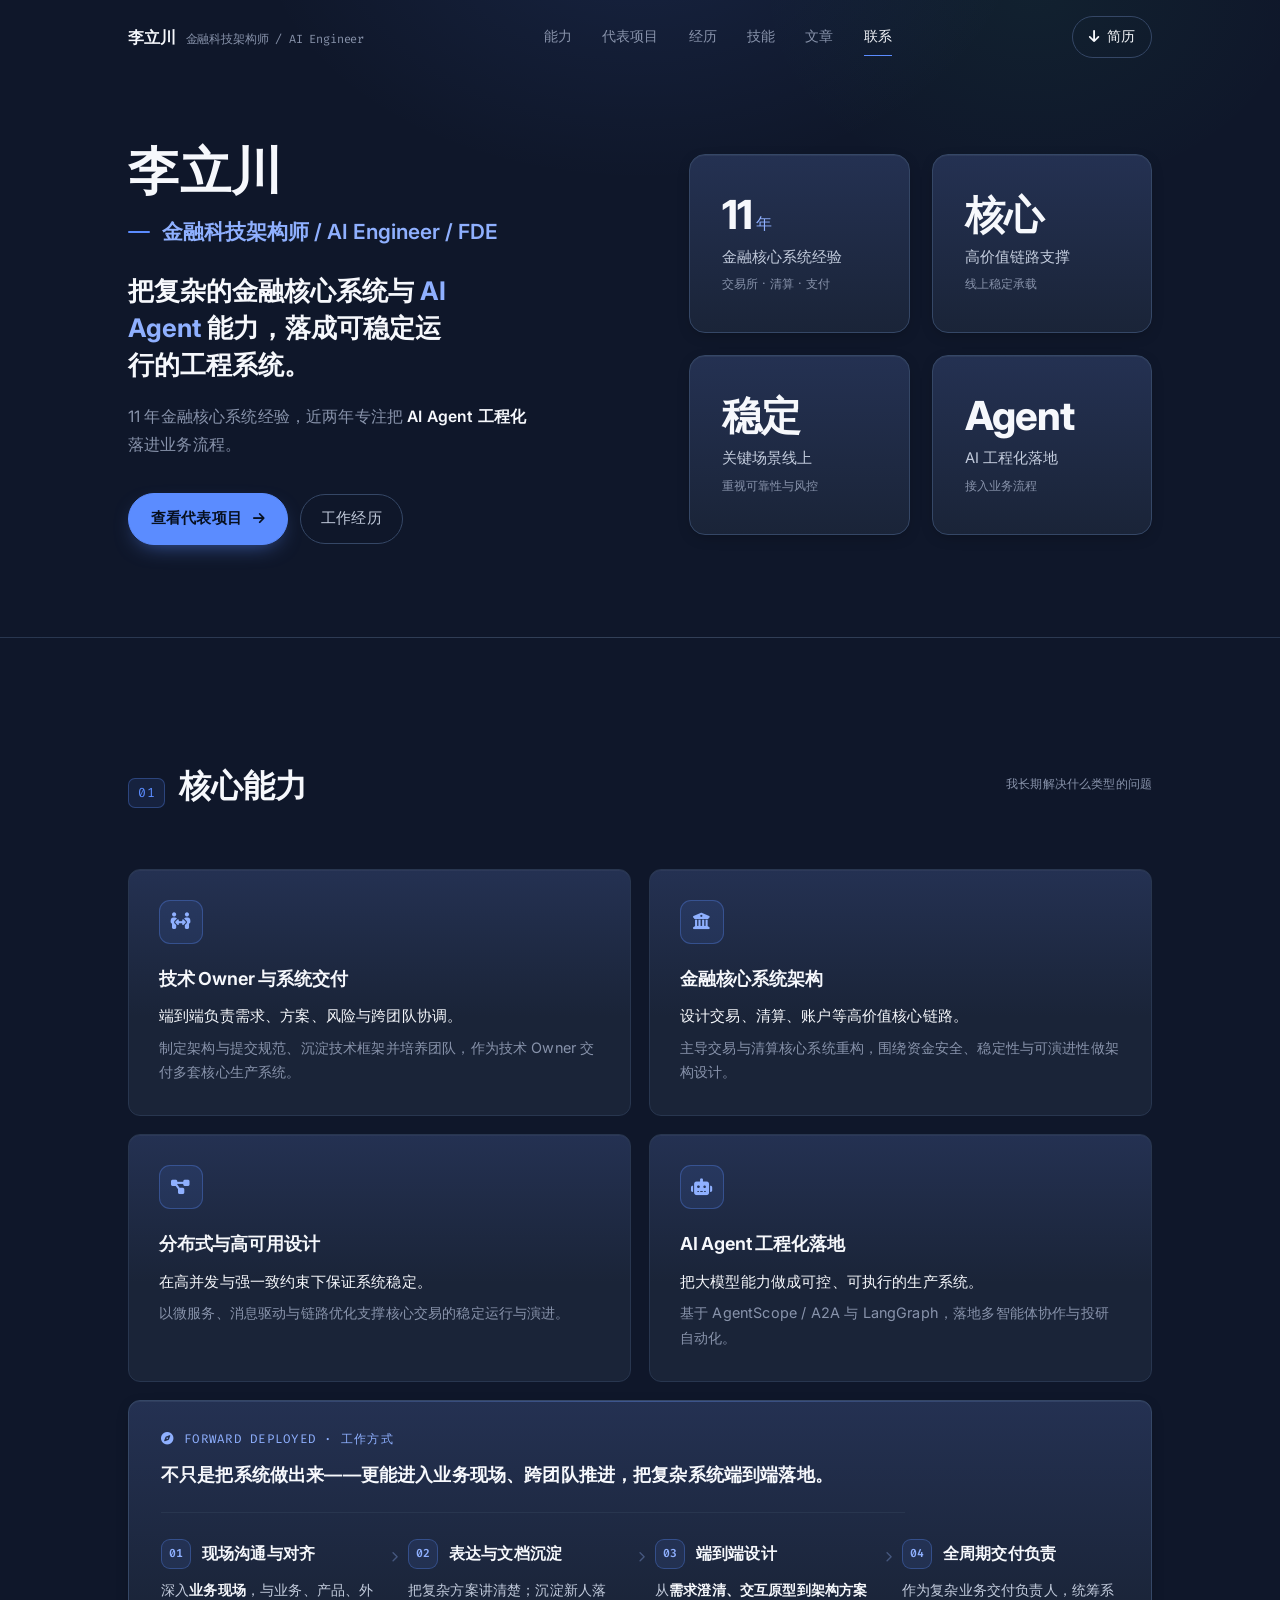
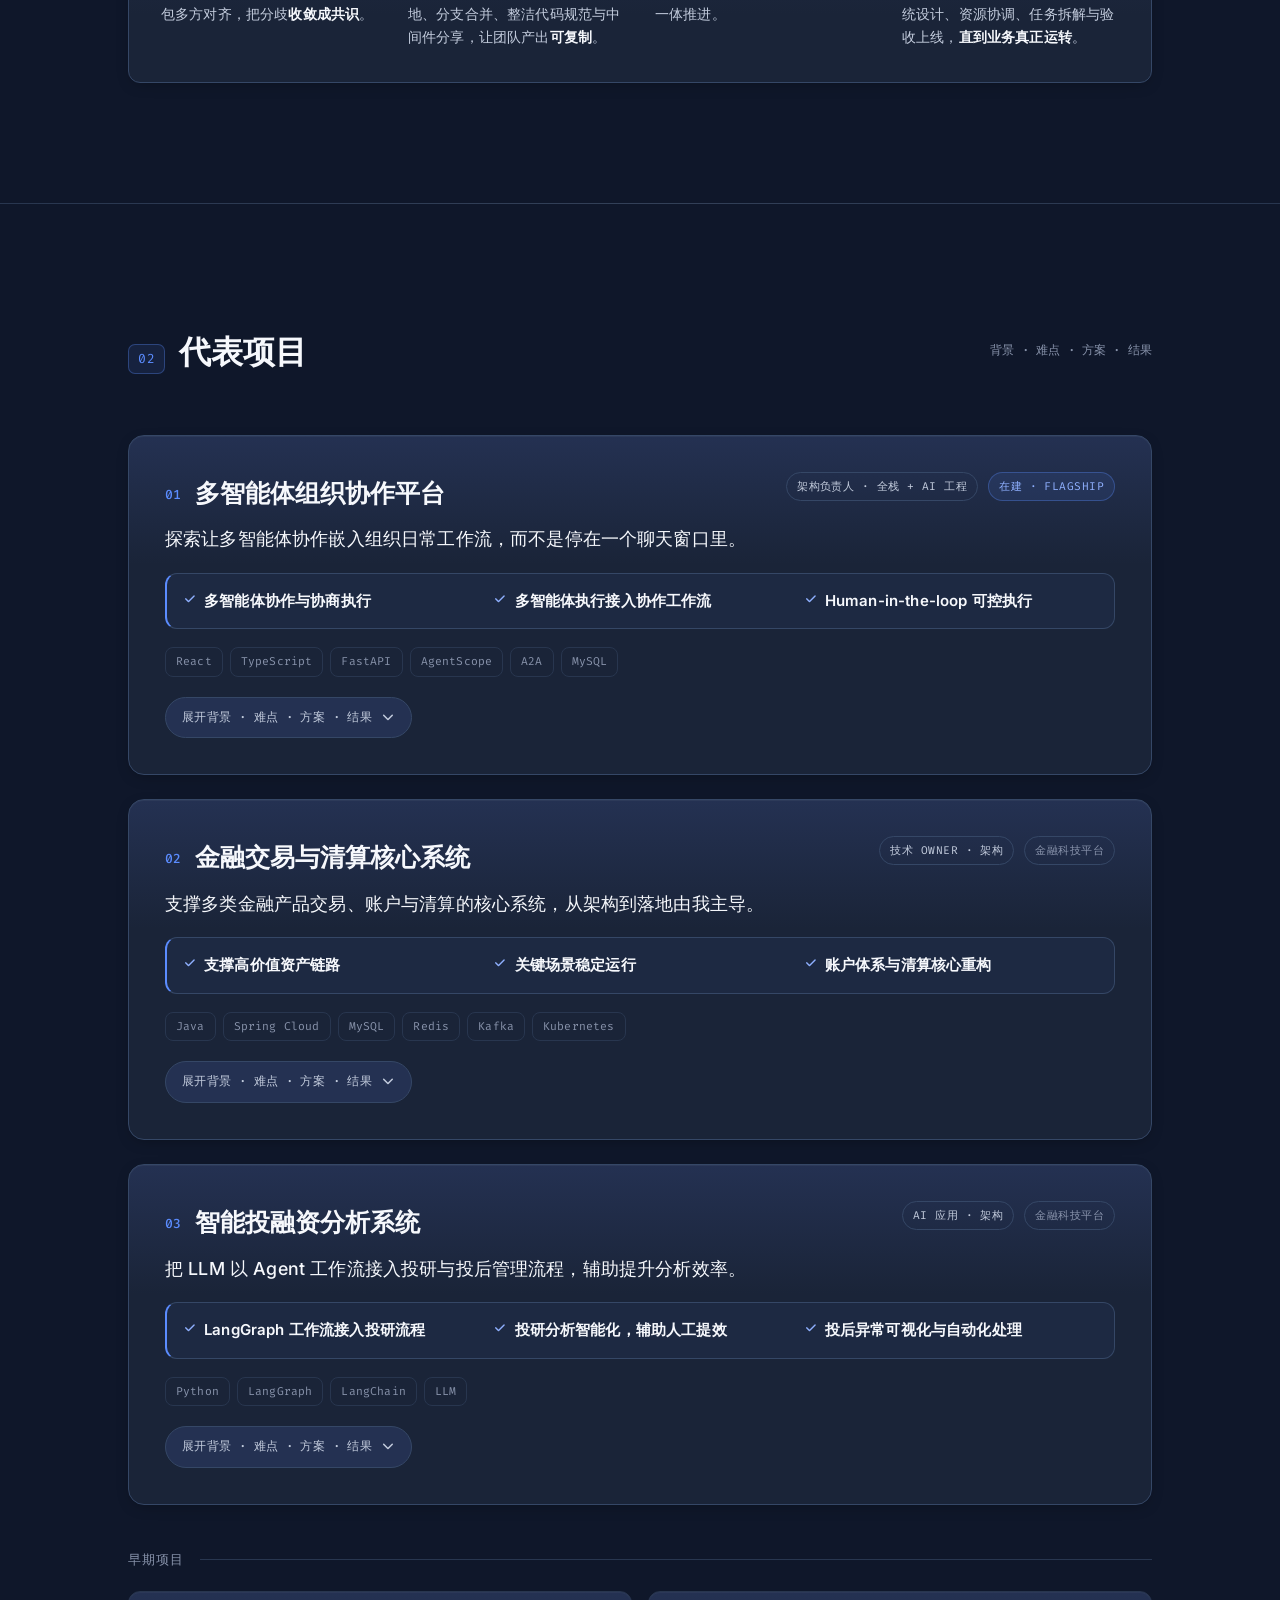
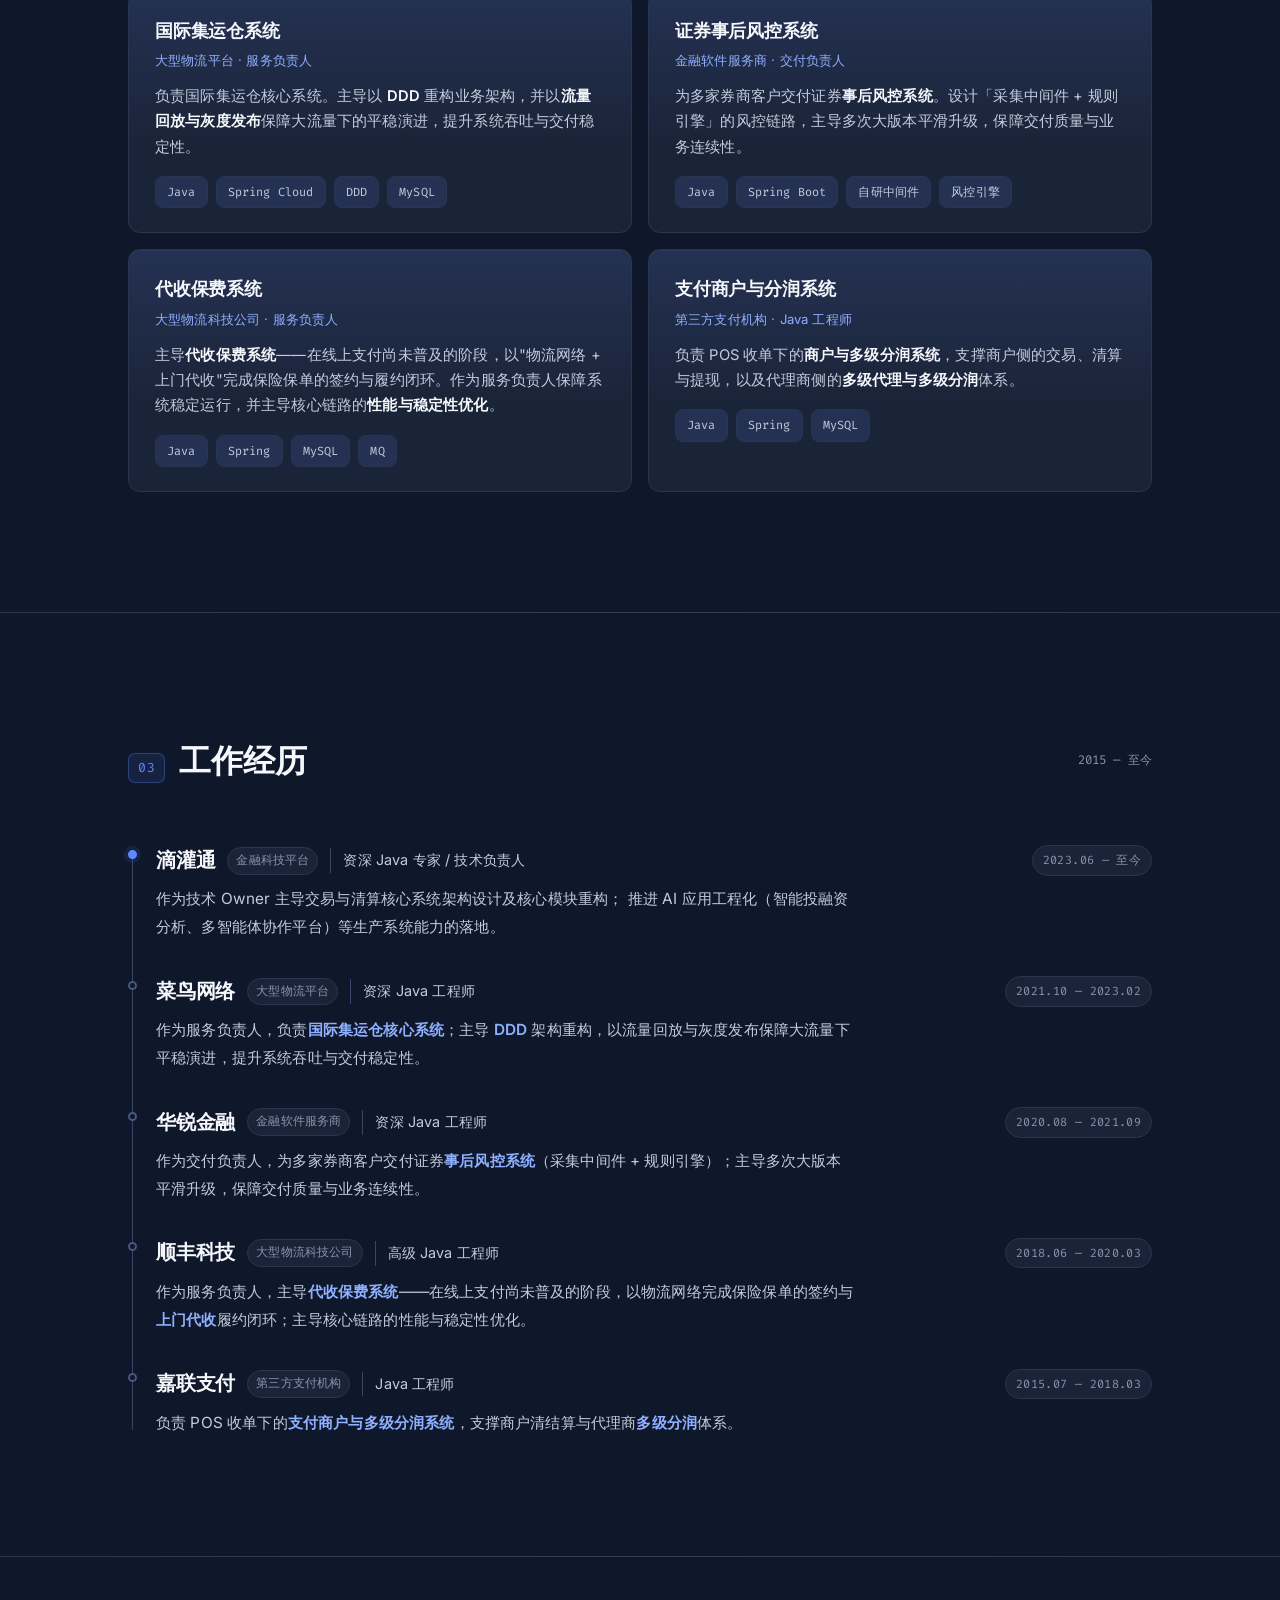
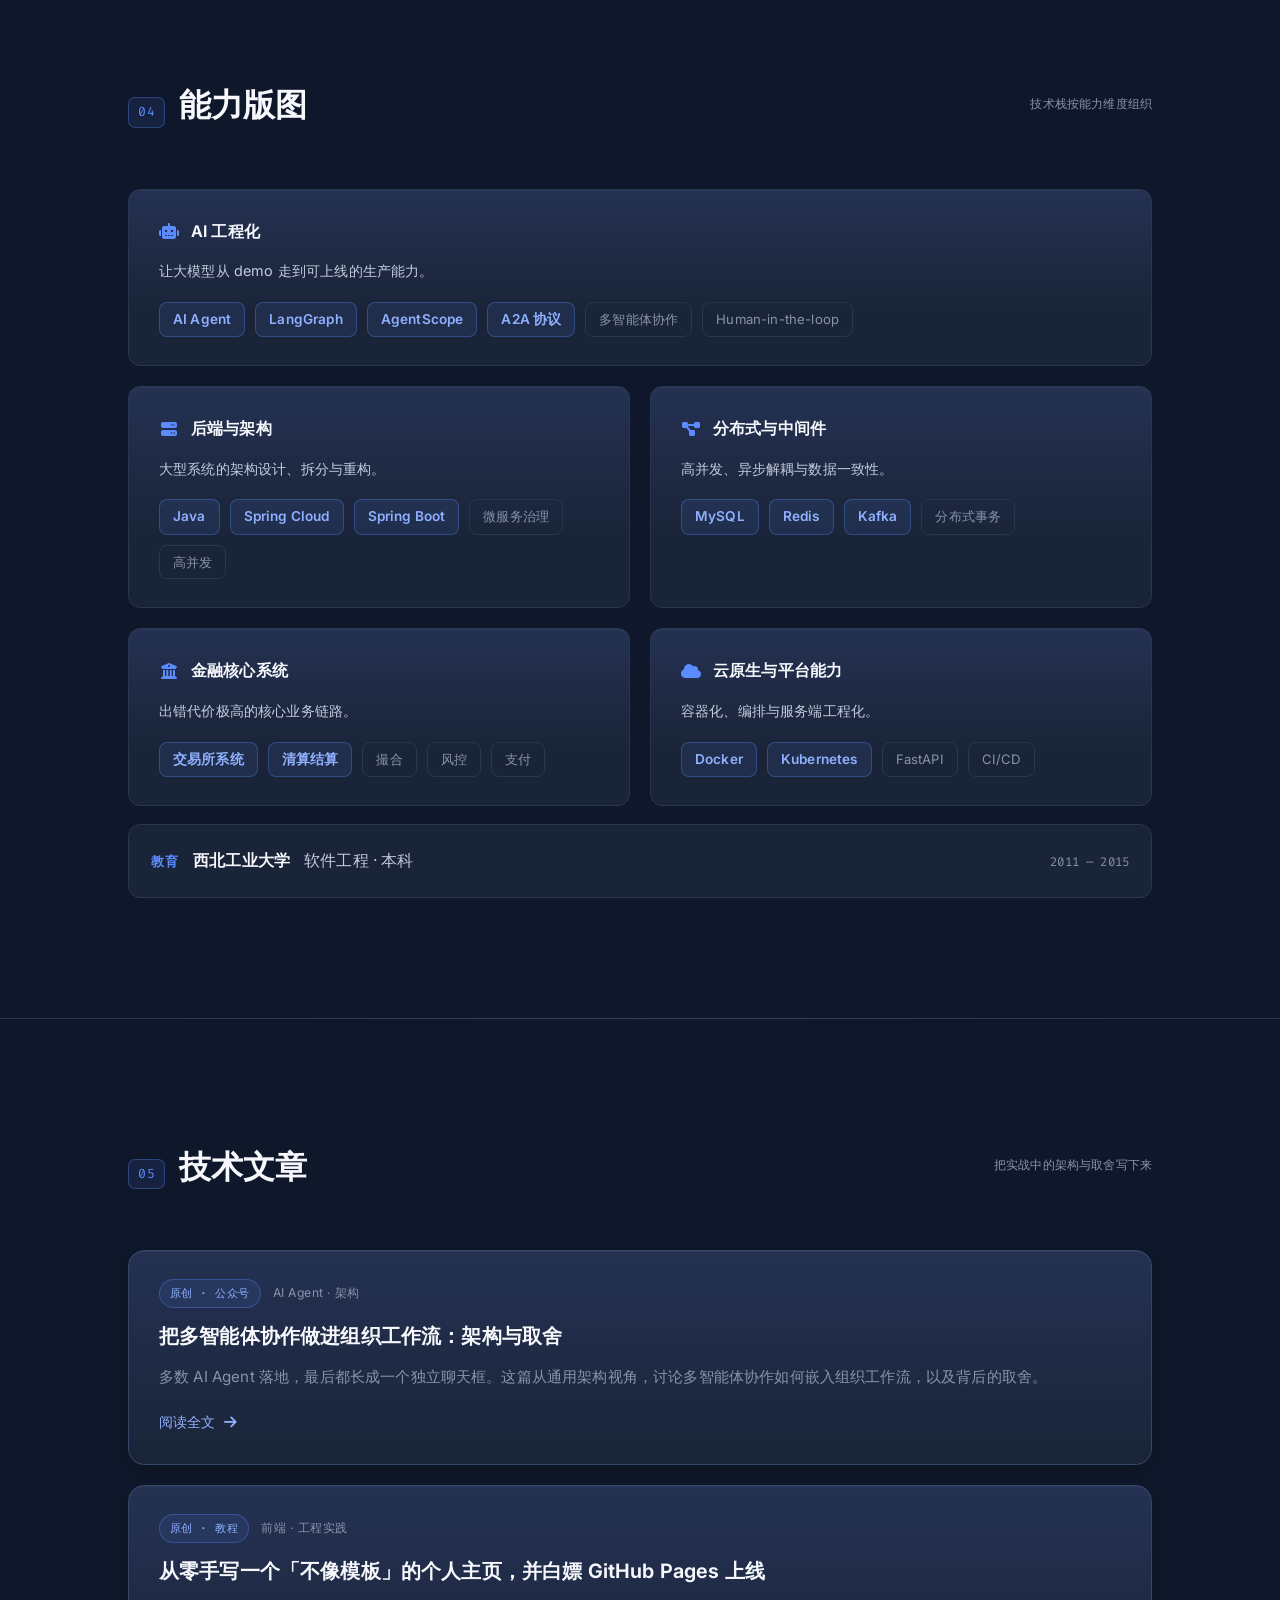
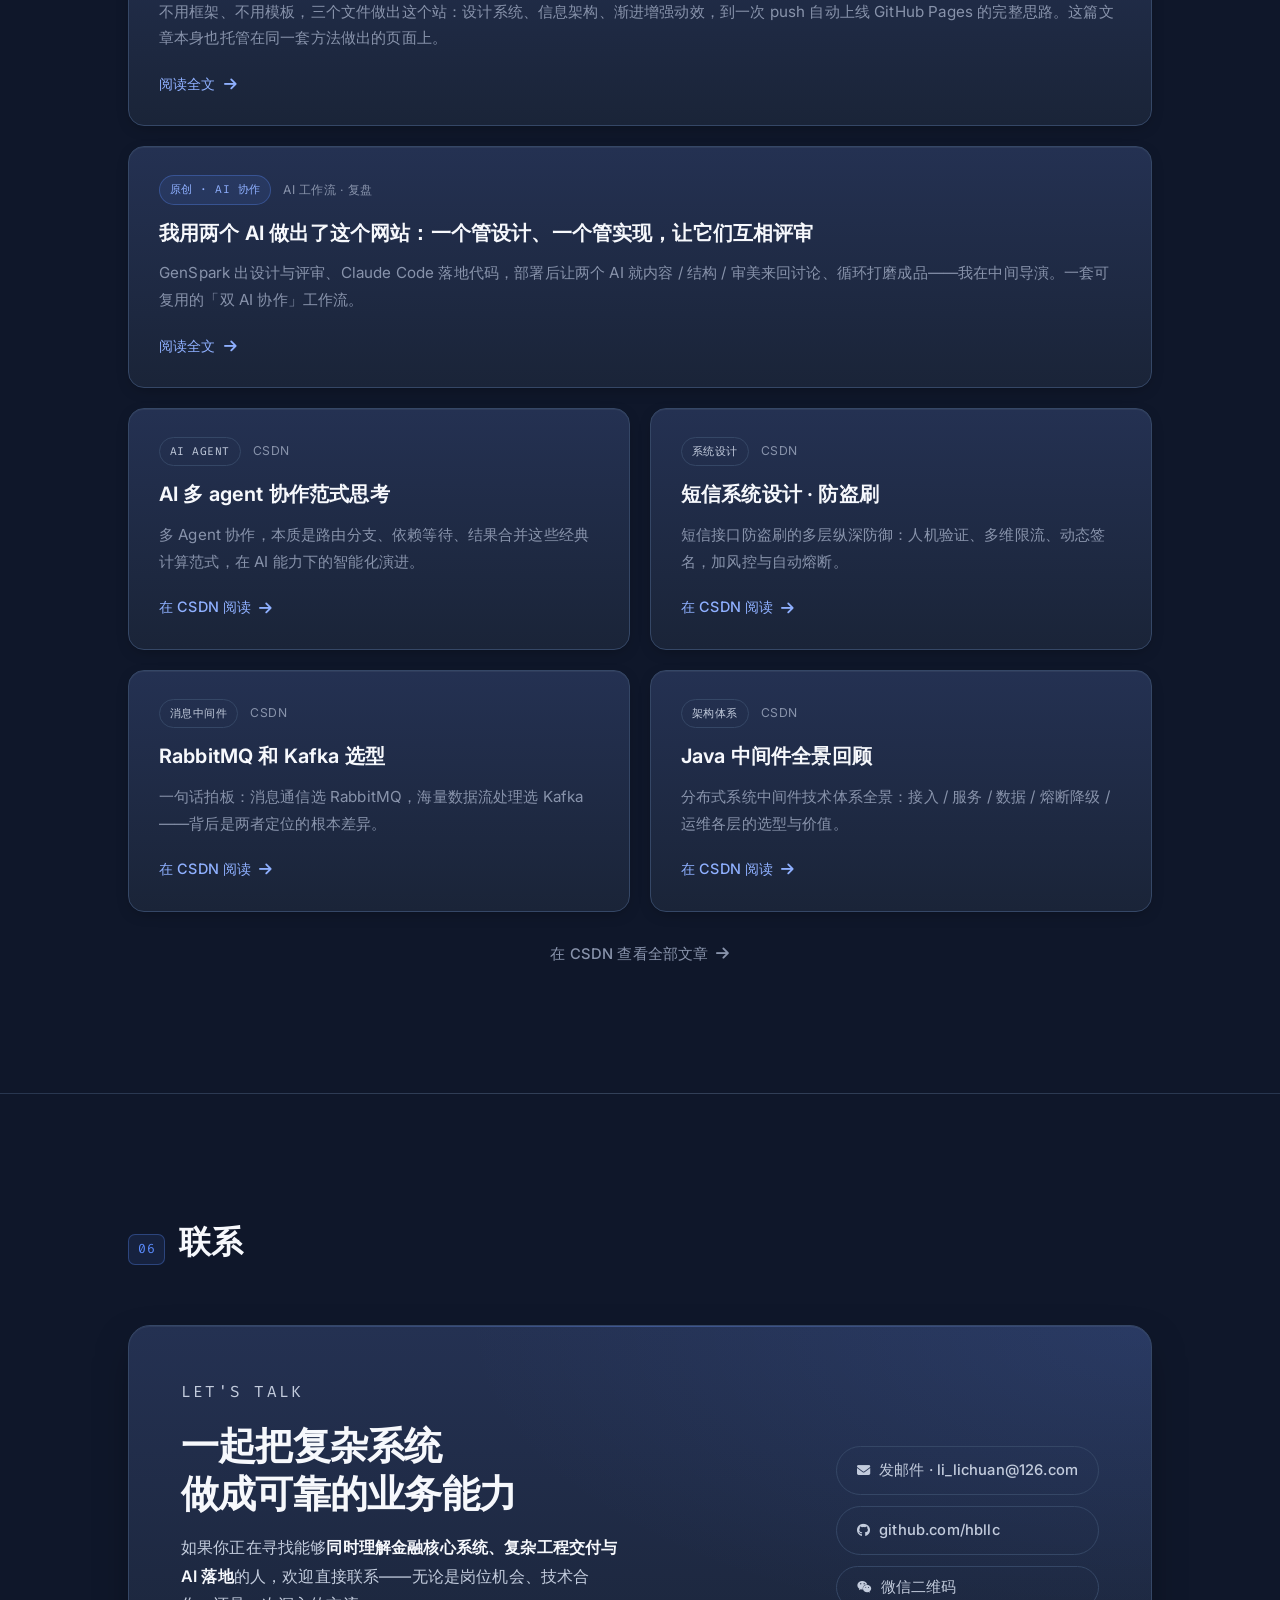
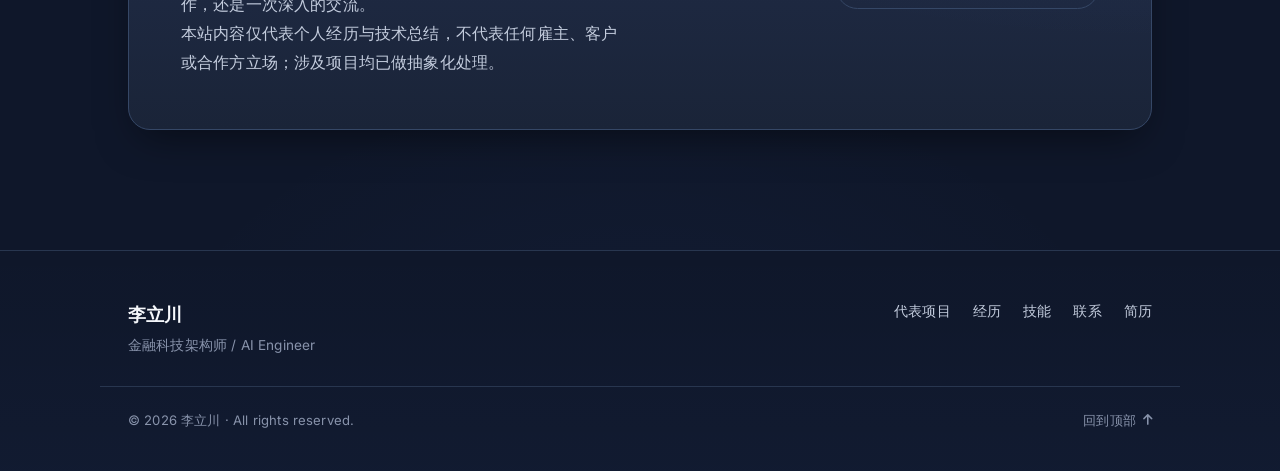
==== index.html @ c2052ab2 "补充工作经历行业标签 Co-authored-by: Cursor <cursoragent@cursor.com>" ====
<!DOCTYPE html>
<html lang="zh-CN">

<head>
     <meta charset="UTF-8">
     <meta name="viewport" content="width=device-width, initial-scale=1.0">
     <meta name="description"
          content="李立川 — 金融科技架构师 / AI Engineer。11 年经验，深耕交易、清结算、分布式架构，并将 AI Agent 工程化落地到业务流程。">
     <meta name="keywords" content="李立川,金融科技架构师,AI Engineer,交易所系统,清结算,分布式架构,AI Agent,多智能体,LangGraph,AgentScope,A2A,FDE">
     <meta name="author" content="李立川">

     <meta property="og:type" content="website">
     <meta property="og:title" content="李立川 · 金融科技架构师 / AI Engineer">
     <meta property="og:description" content="把复杂金融系统做成稳定可落地的业务能力，并将 AI Agent 工程化落进业务流程。">

     <title>李立川 · 金融科技架构师 / AI Engineer</title>

     <link rel="icon"
          href="data:image/svg+xml,<svg xmlns='http://www.w3.org/2000/svg' viewBox='0 0 100 100'><text y='.9em' font-size='90'>👨‍💻</text></svg>">

     <link rel="stylesheet" href="https://cdnjs.cloudflare.com/ajax/libs/font-awesome/6.4.0/css/all.min.css">
     <link rel="preconnect" href="https://fonts.googleapis.com">
     <link rel="preconnect" href="https://fonts.gstatic.com" crossorigin>
     <link href="https://fonts.googleapis.com/css2?family=Inter:wght@400;500;600;700;800&family=Fira+Code:wght@400;500&display=swap"
          rel="stylesheet">

     <link rel="stylesheet" href="css/main.css">
</head>

<body id="top">

     <!-- ===================== NAV ===================== -->
     <header class="nav" id="nav">
          <div class="nav__inner">
               <a href="#top" class="nav__brand" aria-label="李立川 首页">
                    李立川 <span>金融科技架构师 / AI Engineer</span>
               </a>
               <nav class="nav__links" id="navLinks" aria-label="主导航">
                    <a href="#about" class="nav-link">能力</a>
                    <a href="#projects" class="nav-link">代表项目</a>
                    <a href="#experience" class="nav-link">经历</a>
                    <a href="#skills" class="nav-link">技能</a>
                    <a href="#writing" class="nav-link">文章</a>
                    <a href="#contact" class="nav-link">联系</a>
               </nav>
               <a href="李立川-15815506505.pdf" download class="nav__cta">
                    <i class="fas fa-arrow-down"></i> 简历
               </a>
               <button class="nav__burger" id="burger" aria-label="打开菜单" aria-expanded="false" aria-controls="navLinks">
                    <i class="fas fa-bars"></i>
               </button>
          </div>
     </header>

     <main>
          <!-- ===================== HERO ===================== -->
          <section class="hero">
               <div class="container hero__grid">
                    <!-- 左栏：讲人 -->
                    <div class="hero__main">
                         <h1 class="hero__title">李立川</h1>
                         <p class="hero__role">金融科技架构师 / AI Engineer / FDE</p>

                         <p class="hero__value">
                              把复杂的金融核心系统与 <span class="grad">AI Agent</span> 能力，落成可稳定运行的工程系统。
                         </p>

                         <p class="hero__lead">
                              11 年金融核心系统经验，近两年专注把 <strong>AI Agent 工程化</strong>落进业务流程。
                         </p>

                         <div class="hero__actions">
                              <a href="#projects" class="btn btn--primary btn--cta">查看代表项目 <i class="fas fa-arrow-right" aria-hidden="true"></i></a>
                              <a href="#experience" class="btn btn--ghost">工作经历</a>
                         </div>
                    </div>

                    <!-- 右栏：用数字证明，沉稳、有存在感 -->
                    <aside class="hero__aside">
                         <div class="proof">
                              <dl class="stats" aria-label="关键数据">
                                   <div class="stat">
                                        <dd class="stat__num">11<small>年</small></dd>
                                        <dt class="stat__label">金融核心系统经验<span class="stat__note">交易所 · 清算 · 支付</span></dt>
                                   </div>
                                   <div class="stat">
                                        <dd class="stat__num">核心</dd>
                                        <dt class="stat__label">高价值链路支撑<span class="stat__note">线上稳定承载</span></dt>
                                   </div>
                                   <div class="stat">
                                        <dd class="stat__num">稳定</dd>
                                        <dt class="stat__label">关键场景线上<span class="stat__note">重视可靠性与风控</span></dt>
                                   </div>
                                   <div class="stat">
                                        <dd class="stat__num">Agent</dd>
                                        <dt class="stat__label">AI 工程化落地<span class="stat__note">接入业务流程</span></dt>
                                   </div>
                              </dl>
                         </div>
                    </aside>
               </div>
          </section>

          <!-- ===================== 核心能力 ===================== -->
          <section class="section" id="about">
               <div class="container">
                    <div class="section-head">
                         <span class="section-index">01</span>
                         <h2 class="section-title">核心能力</h2>
                         <span class="section-note">我长期解决什么类型的问题</span>
                    </div>

                    <div class="cap-grid">
                         <article class="cap-card reveal">
                              <div class="cap-card__i"><i class="fas fa-people-arrows"></i></div>
                              <h3>技术 Owner 与系统交付</h3>
                              <p class="def">端到端负责需求、方案、风险与跨团队协调。</p>
                              <p class="scn">制定架构与提交规范、沉淀技术框架并培养团队，作为技术 Owner 交付多套核心生产系统。</p>
                         </article>

                         <article class="cap-card reveal">
                              <div class="cap-card__i"><i class="fas fa-building-columns"></i></div>
                              <h3>金融核心系统架构</h3>
                              <p class="def">设计交易、清算、账户等高价值核心链路。</p>
                              <p class="scn">主导交易与清算核心系统重构，围绕资金安全、稳定性与可演进性做架构设计。</p>
                         </article>

                         <article class="cap-card reveal">
                              <div class="cap-card__i"><i class="fas fa-diagram-project"></i></div>
                              <h3>分布式与高可用设计</h3>
                              <p class="def">在高并发与强一致约束下保证系统稳定。</p>
                              <p class="scn">以微服务、消息驱动与链路优化支撑核心交易的稳定运行与演进。</p>
                         </article>

                         <article class="cap-card reveal">
                              <div class="cap-card__i"><i class="fas fa-robot"></i></div>
                              <h3>AI Agent 工程化落地</h3>
                              <p class="def">把大模型能力做成可控、可执行的生产系统。</p>
                              <p class="scn">基于 AgentScope / A2A 与 LangGraph，落地多智能体协作与投研自动化。</p>
                         </article>
                    </div>

                    <div class="workstyle reveal">
                         <p class="workstyle__label"><i class="fas fa-compass" aria-hidden="true"></i> Forward Deployed · 工作方式</p>
                         <p class="workstyle__sub">不只是把系统做出来——更能<strong>进入业务现场、跨团队推进</strong>，把复杂系统端到端落地。</p>
                         <div class="workstyle__grid">
                              <div class="ws">
                                   <h4>现场沟通与对齐</h4>
                                   <p>深入<strong>业务现场</strong>，与业务、产品、外包多方对齐，把分歧<strong>收敛成共识</strong>。</p>
                              </div>
                              <div class="ws">
                                   <h4>表达与文档沉淀</h4>
                                   <p>把复杂方案讲清楚；沉淀新人落地、分支合并、整洁代码规范与中间件分享，让团队产出<strong>可复制</strong>。</p>
                              </div>
                              <div class="ws">
                                   <h4>端到端设计</h4>
                                   <p>从<strong>需求澄清、交互原型到架构方案</strong>一体推进。</p>
                              </div>
                              <div class="ws">
                                   <h4>全周期交付负责</h4>
                                   <p>作为复杂业务交付负责人，统筹系统设计、资源协调、任务拆解与验收上线，<strong>直到业务真正运转</strong>。</p>
                              </div>
                         </div>
                    </div>
               </div>
          </section>

          <!-- ===================== PROJECTS ===================== -->
          <section class="section" id="projects">
               <div class="container">
                    <div class="section-head">
                         <span class="section-index">02</span>
                         <h2 class="section-title">代表项目</h2>
                         <span class="section-note">背景 · 难点 · 方案 · 结果</span>
                    </div>

                    <div class="projects">

                         <!-- Multi-agent collaboration platform -->
                         <article class="project reveal">
                              <div class="project__top">
                                   <h3 class="project__name">多智能体组织协作平台</h3>
                                   <div class="project__meta">
                                        <span class="chip chip--role">架构负责人 · 全栈 + AI 工程</span>
                                        <span class="chip chip--live">在建 · Flagship</span>
                                   </div>
                              </div>
                              <p class="project__lead">
                                   探索让多智能体协作嵌入组织日常工作流，而不是停在一个聊天窗口里。
                              </p>
                              <ul class="project__highlights">
                                   <li>多智能体协作与协商执行</li>
                                   <li>多智能体执行接入协作工作流</li>
                                   <li>Human-in-the-loop 可控执行</li>
                              </ul>
                              <div class="stack">
                                   <span>React</span><span>TypeScript</span><span>FastAPI</span>
                                   <span>AgentScope</span><span>A2A</span><span>MySQL</span>
                              </div>
                              <details class="project__detail">
                                   <summary class="project__more">
                                        <span>展开背景 · 难点 · 方案 · 结果</span>
                                        <i class="fas fa-chevron-down" aria-hidden="true"></i>
                                   </summary>
                                   <div class="project__grid">
                                        <div class="facet">
                                             <p class="facet__k">业务背景</p>
                                             <p class="facet__v">组织协作中讨论频繁发生，但<strong>任务沉淀成本高</strong>；AI 多停留在独立入口，没有进入协作与执行链路。</p>
                                        </div>
                                        <div class="facet">
                                             <p class="facet__k">技术难点</p>
                                             <p class="facet__v">多智能体如何<strong>协作与协商</strong>；如何把 AI 接进协作、任务与组织上下文而<strong>不失控</strong>；上下文管理与执行安全。</p>
                                        </div>
                                        <div class="facet">
                                             <p class="facet__k">解决方案</p>
                                             <p class="facet__v">基于 <strong>AgentScope + A2A 协议</strong>构建 SuperAgent 与业务智能体协作；抽象打通协作入口、任务分发与执行反馈链路。</p>
                                        </div>
                                        <div class="facet">
                                             <p class="facet__k">阶段结果</p>
                                             <p class="facet__v">建立 <strong>Human-in-the-loop</strong> 确认机制，任务可自动生成草稿、人工确认后创建并追踪；AI 建议<strong>可理解、可确认、可执行</strong>。</p>
                                        </div>
                                   </div>
                              </details>
                         </article>

                         <!-- 交易所2.0 -->
                         <article class="project reveal">
                              <div class="project__top">
                                   <h3 class="project__name">金融交易与清算核心系统</h3>
                                   <div class="project__meta">
                                        <span class="chip chip--role">技术 Owner · 架构</span>
                                        <span class="chip">金融科技平台</span>
                                   </div>
                              </div>
                              <p class="project__lead">
                                   支撑多类金融产品交易、账户与清算的核心系统，从架构到落地由我主导。
                              </p>
                              <ul class="project__highlights">
                                   <li>支撑高价值资产链路</li>
                                   <li>关键场景稳定运行</li>
                                   <li>账户体系与清算核心重构</li>
                              </ul>
                              <div class="stack">
                                   <span>Java</span><span>Spring Cloud</span><span>MySQL</span><span>Redis</span>
                                   <span>Kafka</span><span>Kubernetes</span>
                              </div>
                              <details class="project__detail">
                                   <summary class="project__more">
                                        <span>展开背景 · 难点 · 方案 · 结果</span>
                                        <i class="fas fa-chevron-down" aria-hidden="true"></i>
                                   </summary>
                                   <div class="project__grid">
                                        <div class="facet">
                                             <p class="facet__k">业务背景</p>
                                             <p class="facet__v">平台需要承载多种<strong>金融产品形态</strong>的交易、账户与清算，且对资金安全与稳定性要求极高。</p>
                                        </div>
                                        <div class="facet">
                                             <p class="facet__k">技术难点</p>
                                             <p class="facet__v">多产品类型的<strong>账户体系与清算核心</strong>；高压场景下的稳定性；<strong>存量系统重构不影响线上</strong>。</p>
                                        </div>
                                        <div class="facet">
                                             <p class="facet__k">解决方案</p>
                                             <p class="facet__v">主导交易所 2.0 架构设计，搭建统一运营平台，完成<strong>账户体系与清算核心系统重构</strong>，落地高可用方案与标准化代码规范。</p>
                                        </div>
                                        <div class="facet">
                                             <p class="facet__k">量化结果</p>
                                             <p class="facet__v">支撑平台核心资产链路稳定运行；建立<strong>标准化架构与代码规范</strong>、统一技术框架，降低新人上手成本、提升团队交付一致性。</p>
                                        </div>
                                   </div>
                              </details>
                         </article>

                         <!-- 智能投融资 -->
                         <article class="project reveal">
                              <div class="project__top">
                                   <h3 class="project__name">智能投融资分析系统</h3>
                                   <div class="project__meta">
                                        <span class="chip chip--role">AI 应用 · 架构</span>
                                        <span class="chip">金融科技平台</span>
                                   </div>
                              </div>
                              <p class="project__lead">
                                   把 LLM 以 Agent 工作流接入投研与投后管理流程，辅助提升分析效率。
                              </p>
                              <ul class="project__highlights">
                                   <li>LangGraph 工作流接入投研流程</li>
                                   <li>投研分析智能化，辅助人工提效</li>
                                   <li>投后异常可视化与自动化处理</li>
                              </ul>
                              <div class="stack">
                                   <span>Python</span><span>LangGraph</span><span>LangChain</span><span>LLM</span>
                              </div>
                              <details class="project__detail">
                                   <summary class="project__more">
                                        <span>展开背景 · 难点 · 方案 · 结果</span>
                                        <i class="fas fa-chevron-down" aria-hidden="true"></i>
                                   </summary>
                                   <div class="project__grid">
                                        <div class="facet">
                                             <p class="facet__k">业务背景</p>
                                             <p class="facet__v">投研与投后管理依赖大量<strong>人工分析与异常排查</strong>，效率与一致性受限。</p>
                                        </div>
                                        <div class="facet">
                                             <p class="facet__k">技术难点</p>
                                             <p class="facet__v">把 LLM 能力<strong>可靠地接入投研流程</strong>；投后异常的识别与自动化处理。</p>
                                        </div>
                                        <div class="facet">
                                             <p class="facet__k">解决方案</p>
                                             <p class="facet__v">用 <strong>LangGraph</strong> 构建 Agent 工作流并集成进业务系统，参与投后管理相关能力重构。</p>
                                        </div>
                                        <div class="facet">
                                             <p class="facet__k">结果</p>
                                             <p class="facet__v">投研分析走向<strong>智能化</strong>；投后门店<strong>异常情况可视化与自动化处理</strong>。</p>
                                        </div>
                                   </div>
                              </details>
                         </article>

                    </div>

                    <p class="tier-label">早期项目</p>
                    <div class="mini-grid">

                         <article class="mini reveal">
                              <div class="mini__h">
                                   <h4 class="mini__name">国际集运仓系统</h4>
                                   <span class="mini__co">大型物流平台 · 服务负责人</span>
                              </div>
                              <p class="mini__desc">
                                   负责国际集运仓核心系统。主导以 <strong>DDD</strong> 重构业务架构，并以<strong>流量回放与灰度发布</strong>保障大流量下的平稳演进，提升系统吞吐与交付稳定性。
                              </p>
                              <div class="stack">
                                   <span>Java</span><span>Spring Cloud</span><span>DDD</span><span>MySQL</span>
                              </div>
                         </article>

                         <article class="mini reveal">
                              <div class="mini__h">
                                   <h4 class="mini__name">证券事后风控系统</h4>
                                   <span class="mini__co">金融软件服务商 · 交付负责人</span>
                              </div>
                              <p class="mini__desc">
                                   为多家券商客户交付证券<strong>事后风控系统</strong>。设计「采集中间件 + 规则引擎」的风控链路，主导多次大版本平滑升级，保障交付质量与业务连续性。
                              </p>
                              <div class="stack">
                                   <span>Java</span><span>Spring Boot</span><span>自研中间件</span><span>风控引擎</span>
                              </div>
                         </article>

                         <article class="mini reveal">
                              <div class="mini__h">
                                   <h4 class="mini__name">代收保费系统</h4>
                                   <span class="mini__co">大型物流科技公司 · 服务负责人</span>
                              </div>
                              <p class="mini__desc">
                                   主导<strong>代收保费系统</strong>——在线上支付尚未普及的阶段，以"物流网络 + 上门代收"完成保险保单的签约与履约闭环。作为服务负责人保障系统稳定运行，并主导核心链路的<strong>性能与稳定性优化</strong>。
                              </p>
                              <div class="stack">
                                   <span>Java</span><span>Spring</span><span>MySQL</span><span>MQ</span>
                              </div>
                         </article>

                         <article class="mini reveal">
                              <div class="mini__h">
                                   <h4 class="mini__name">支付商户与分润系统</h4>
                                   <span class="mini__co">第三方支付机构 · Java 工程师</span>
                              </div>
                              <p class="mini__desc">
                                   负责 POS 收单下的<strong>商户与多级分润系统</strong>，支撑商户侧的交易、清算与提现，以及代理商侧的<strong>多级代理与多级分润</strong>体系。
                              </p>
                              <div class="stack">
                                   <span>Java</span><span>Spring</span><span>MySQL</span>
                              </div>
                         </article>

                    </div>
               </div>
          </section>

          <!-- ===================== EXPERIENCE ===================== -->
          <section class="section" id="experience">
               <div class="container">
                    <div class="section-head">
                         <span class="section-index">03</span>
                         <h2 class="section-title">工作经历</h2>
                         <span class="section-note">2015 — 至今</span>
                    </div>

                    <div class="timeline">
                         <div class="tl reveal">
                              <div class="tl__head">
                                   <span class="tl__co">滴灌通</span>
                                   <span class="tl__tag">金融科技平台</span>
                                   <span class="tl__role">资深 Java 专家 / 技术负责人</span>
                                   <span class="tl__date">2023.06 — 至今</span>
                              </div>
                              <p class="tl__desc">
                                   作为技术 Owner 主导交易与清算核心系统架构设计及核心模块重构；
                                   推进 AI 应用工程化（智能投融资分析、多智能体协作平台）等生产系统能力的落地。
                              </p>
                         </div>

                         <div class="tl reveal">
                              <div class="tl__head">
                                   <span class="tl__co">菜鸟网络</span>
                                   <span class="tl__tag">大型物流平台</span>
                                   <span class="tl__role">资深 Java 工程师</span>
                                   <span class="tl__date">2021.10 — 2023.02</span>
                              </div>
                              <p class="tl__desc">
                                   作为服务负责人，负责<strong>国际集运仓核心系统</strong>；主导 <strong>DDD</strong> 架构重构，以流量回放与灰度发布保障大流量下平稳演进，提升系统吞吐与交付稳定性。
                              </p>
                         </div>

                         <div class="tl reveal">
                              <div class="tl__head">
                                   <span class="tl__co">华锐金融</span>
                                   <span class="tl__tag">金融软件服务商</span>
                                   <span class="tl__role">资深 Java 工程师</span>
                                   <span class="tl__date">2020.08 — 2021.09</span>
                              </div>
                              <p class="tl__desc">
                                   作为交付负责人，为多家券商客户交付证券<strong>事后风控系统</strong>（采集中间件 + 规则引擎）；主导多次大版本平滑升级，保障交付质量与业务连续性。
                              </p>
                         </div>

                         <div class="tl reveal">
                              <div class="tl__head">
                                   <span class="tl__co">顺丰科技</span>
                                   <span class="tl__tag">大型物流科技公司</span>
                                   <span class="tl__role">高级 Java 工程师</span>
                                   <span class="tl__date">2018.06 — 2020.03</span>
                              </div>
                              <p class="tl__desc">
                                   作为服务负责人，主导<strong>代收保费系统</strong>——在线上支付尚未普及的阶段，以物流网络完成保险保单的签约与<strong>上门代收</strong>履约闭环；主导核心链路的性能与稳定性优化。
                              </p>
                         </div>

                         <div class="tl reveal">
                              <div class="tl__head">
                                   <span class="tl__co">嘉联支付</span>
                                   <span class="tl__tag">第三方支付机构</span>
                                   <span class="tl__role">Java 工程师</span>
                                   <span class="tl__date">2015.07 — 2018.03</span>
                              </div>
                              <p class="tl__desc">
                                   负责 POS 收单下的<strong>支付商户与多级分润系统</strong>，支撑商户清结算与代理商<strong>多级分润</strong>体系。
                              </p>
                         </div>
                    </div>
               </div>
          </section>

          <!-- ===================== SKILLS ===================== -->
          <section class="section" id="skills">
               <div class="container">
                    <div class="section-head">
                         <span class="section-index">04</span>
                         <h2 class="section-title">能力版图</h2>
                         <span class="section-note">技术栈按能力维度组织</span>
                    </div>

                    <div class="matrix">
                         <div class="matrix__cell matrix__cell--wide reveal">
                              <div class="matrix__head"><i class="fas fa-robot"></i>
                                   <h3>AI 工程化</h3>
                              </div>
                              <p class="matrix__note">让大模型从 demo 走到可上线的生产能力。</p>
                              <div class="matrix__items">
                                   <span class="key">AI Agent</span><span class="key">LangGraph</span><span class="key">AgentScope</span>
                                   <span class="key">A2A 协议</span>
                                   <span>多智能体协作</span><span>Human-in-the-loop</span>
                              </div>
                         </div>

                         <div class="matrix__cell reveal">
                              <div class="matrix__head"><i class="fas fa-server"></i>
                                   <h3>后端与架构</h3>
                              </div>
                              <p class="matrix__note">大型系统的架构设计、拆分与重构。</p>
                              <div class="matrix__items">
                                   <span class="key">Java</span><span class="key">Spring Cloud</span><span class="key">Spring Boot</span>
                                   <span>微服务治理</span><span>高并发</span>
                              </div>
                         </div>

                         <div class="matrix__cell reveal">
                              <div class="matrix__head"><i class="fas fa-diagram-project"></i>
                                   <h3>分布式与中间件</h3>
                              </div>
                              <p class="matrix__note">高并发、异步解耦与数据一致性。</p>
                              <div class="matrix__items">
                                   <span class="key">MySQL</span><span class="key">Redis</span><span class="key">Kafka</span>
                                   <span>分布式事务</span>
                              </div>
                         </div>

                         <div class="matrix__cell reveal">
                              <div class="matrix__head"><i class="fas fa-building-columns"></i>
                                   <h3>金融核心系统</h3>
                              </div>
                              <p class="matrix__note">出错代价极高的核心业务链路。</p>
                              <div class="matrix__items">
                                   <span class="key">交易所系统</span><span class="key">清算结算</span>
                                   <span>撮合</span><span>风控</span><span>支付</span>
                              </div>
                         </div>

                         <div class="matrix__cell reveal">
                              <div class="matrix__head"><i class="fas fa-cloud"></i>
                                   <h3>云原生与平台能力</h3>
                              </div>
                              <p class="matrix__note">容器化、编排与服务端工程化。</p>
                              <div class="matrix__items">
                                   <span class="key">Docker</span><span class="key">Kubernetes</span>
                                   <span>FastAPI</span><span>CI/CD</span>
                              </div>
                         </div>
                    </div>

                    <div class="capsule reveal" style="margin-top:18px;display:flex;align-items:baseline;gap:14px;flex-wrap:wrap;">
                         <h3 style="margin:0;">教育</h3>
                         <span style="color:var(--tx-0);font-weight:600;">西北工业大学</span>
                         <span style="color:var(--tx-1);">软件工程 · 本科</span>
                         <span style="font-family:var(--mono);font-size:.78rem;color:var(--tx-mut);margin-left:auto;">2011 — 2015</span>
                    </div>
               </div>
          </section>

          <!-- ===================== WRITING ===================== -->
          <section class="section" id="writing">
               <div class="container">
                    <div class="section-head">
                         <span class="section-index">05</span>
                         <h2 class="section-title">技术文章</h2>
                         <span class="section-note">把实战中的架构与取舍写下来</span>
                    </div>

                    <div class="writing-list">
                         <!-- 旗舰原创：本站文章页 -->
                         <a class="article-card article-card--feature reveal" href="articles/aiws-architecture.html" target="_blank" rel="noopener">
                              <div class="article-card__meta">
                                   <span class="chip chip--live">原创 · 公众号</span>
                                   <span class="article-card__src">AI Agent · 架构</span>
                              </div>
                              <h3 class="article-card__title">把多智能体协作做进组织工作流：架构与取舍</h3>
                              <p class="article-card__excerpt">多数 AI Agent 落地，最后都长成一个独立聊天框。这篇从通用架构视角，讨论多智能体协作如何嵌入组织工作流，以及背后的取舍。</p>
                              <span class="article-card__more">阅读全文 <i class="fas fa-arrow-right" aria-hidden="true"></i></span>
                         </a>

                         <!-- 旗舰原创：本站文章页 -->
                         <a class="article-card article-card--feature reveal" href="articles/build-personal-site.html" target="_blank" rel="noopener">
                              <div class="article-card__meta">
                                   <span class="chip chip--live">原创 · 教程</span>
                                   <span class="article-card__src">前端 · 工程实践</span>
                              </div>
                              <h3 class="article-card__title">从零手写一个「不像模板」的个人主页，并白嫖 GitHub Pages 上线</h3>
                              <p class="article-card__excerpt">不用框架、不用模板，三个文件做出这个站：设计系统、信息架构、渐进增强动效，到一次 push 自动上线 GitHub Pages 的完整思路。这篇文章本身也托管在同一套方法做出的页面上。</p>
                              <span class="article-card__more">阅读全文 <i class="fas fa-arrow-right" aria-hidden="true"></i></span>
                         </a>

                         <!-- 旗舰原创：本站文章页 -->
                         <a class="article-card article-card--feature reveal" href="articles/build-site-with-ai.html" target="_blank" rel="noopener">
                              <div class="article-card__meta">
                                   <span class="chip chip--live">原创 · AI 协作</span>
                                   <span class="article-card__src">AI 工作流 · 复盘</span>
                              </div>
                              <h3 class="article-card__title">我用两个 AI 做出了这个网站：一个管设计、一个管实现，让它们互相评审</h3>
                              <p class="article-card__excerpt">GenSpark 出设计与评审、Claude Code 落地代码，部署后让两个 AI 就内容 / 结构 / 审美来回讨论、循环打磨成品——我在中间导演。一套可复用的「双 AI 协作」工作流。</p>
                              <span class="article-card__more">阅读全文 <i class="fas fa-arrow-right" aria-hidden="true"></i></span>
                         </a>

                         <!-- CSDN 精选 -->
                         <a class="article-card reveal" href="https://blog.csdn.net/weixin_42632514/article/details/153395132" target="_blank" rel="noopener">
                              <div class="article-card__meta">
                                   <span class="chip chip--role">AI Agent</span>
                                   <span class="article-card__src">CSDN</span>
                              </div>
                              <h3 class="article-card__title">AI 多 agent 协作范式思考</h3>
                              <p class="article-card__excerpt">多 Agent 协作，本质是路由分支、依赖等待、结果合并这些经典计算范式，在 AI 能力下的智能化演进。</p>
                              <span class="article-card__more">在 CSDN 阅读 <i class="fas fa-arrow-right" aria-hidden="true"></i></span>
                         </a>

                         <a class="article-card reveal" href="https://blog.csdn.net/weixin_42632514/article/details/156935825" target="_blank" rel="noopener">
                              <div class="article-card__meta">
                                   <span class="chip chip--role">系统设计</span>
                                   <span class="article-card__src">CSDN</span>
                              </div>
                              <h3 class="article-card__title">短信系统设计 · 防盗刷</h3>
                              <p class="article-card__excerpt">短信接口防盗刷的多层纵深防御：人机验证、多维限流、动态签名，加风控与自动熔断。</p>
                              <span class="article-card__more">在 CSDN 阅读 <i class="fas fa-arrow-right" aria-hidden="true"></i></span>
                         </a>

                         <a class="article-card reveal" href="https://blog.csdn.net/weixin_42632514/article/details/155106970" target="_blank" rel="noopener">
                              <div class="article-card__meta">
                                   <span class="chip chip--role">消息中间件</span>
                                   <span class="article-card__src">CSDN</span>
                              </div>
                              <h3 class="article-card__title">RabbitMQ 和 Kafka 选型</h3>
                              <p class="article-card__excerpt">一句话拍板：消息通信选 RabbitMQ，海量数据流处理选 Kafka——背后是两者定位的根本差异。</p>
                              <span class="article-card__more">在 CSDN 阅读 <i class="fas fa-arrow-right" aria-hidden="true"></i></span>
                         </a>

                         <a class="article-card reveal" href="https://blog.csdn.net/weixin_42632514/article/details/153958707" target="_blank" rel="noopener">
                              <div class="article-card__meta">
                                   <span class="chip chip--role">架构体系</span>
                                   <span class="article-card__src">CSDN</span>
                              </div>
                              <h3 class="article-card__title">Java 中间件全景回顾</h3>
                              <p class="article-card__excerpt">分布式系统中间件技术体系全景：接入 / 服务 / 数据 / 熔断降级 / 运维各层的选型与价值。</p>
                              <span class="article-card__more">在 CSDN 阅读 <i class="fas fa-arrow-right" aria-hidden="true"></i></span>
                         </a>

                         <a class="writing-all reveal" href="https://blog.csdn.net/weixin_42632514" target="_blank" rel="noopener">
                              在 CSDN 查看全部文章 <i class="fas fa-arrow-right" aria-hidden="true"></i>
                         </a>
                    </div>
               </div>
          </section>

          <!-- ===================== CONTACT ===================== -->
          <section class="section" id="contact">
               <div class="container">
                    <div class="section-head">
                         <span class="section-index">06</span>
                         <h2 class="section-title">联系</h2>
                    </div>

                    <div class="contact-wrap reveal">
                         <div class="contact-copy">
                              <p class="eyebrow">Let's talk</p>
                              <h2>一起把复杂系统<br>做成可靠的业务能力</h2>
                              <p>如果你正在寻找能够<strong>同时理解金融核心系统、复杂工程交付与 AI 落地</strong>的人，欢迎直接联系——无论是岗位机会、技术合作，还是一次深入的交流。</p>
                              <p class="contact-disclaimer">本站内容仅代表个人经历与技术总结，不代表任何雇主、客户或合作方立场；涉及项目均已做抽象化处理。</p>
                         </div>
                         <div class="contact-actions">
                              <a href="mailto:li_lichuan@126.com" class="btn btn--ghost"><i class="fas fa-envelope"></i> 发邮件 · li_lichuan@126.com</a>
                              <a href="https://github.com/hbllc" target="_blank" rel="noopener" class="btn btn--ghost"><i class="fab fa-github"></i> github.com/hbllc</a>
                              <button class="btn btn--ghost" id="wechatBtn"><i class="fab fa-weixin"></i> 微信二维码</button>
                         </div>
                    </div>
               </div>
          </section>
     </main>

     <!-- ===================== FOOTER ===================== -->
     <footer class="footer">
          <div class="footer__inner">
               <div class="footer__brand">
                    <span class="footer__name">李立川</span>
                    <span class="footer__role">金融科技架构师 / AI Engineer</span>
               </div>
               <nav class="footer__links" aria-label="页脚导航">
                    <a href="#projects">代表项目</a>
                    <a href="#experience">经历</a>
                    <a href="#skills">技能</a>
                    <a href="#contact">联系</a>
                    <a href="李立川-15815506505.pdf" download>简历</a>
               </nav>
          </div>
          <div class="footer__bottom">
               <span>© 2026 李立川 · All rights reserved.</span>
               <a href="#top" class="footer__top-link">回到顶部 <i class="fas fa-arrow-up"></i></a>
          </div>
     </footer>

     <!-- WeChat QR modal -->
     <div class="modal" id="qrModal" role="dialog" aria-modal="true" aria-labelledby="qrTitle">
          <div class="modal__card">
               <button class="modal__close" id="qrClose" aria-label="关闭"><i class="fas fa-times"></i></button>
               <h3 id="qrTitle"><i class="fab fa-weixin" style="color:#07c160"></i> 扫码加微信</h3>
               <img src="images/wechat-qr.jpg" alt="李立川的微信二维码"
                    onerror="this.style.display='none';this.insertAdjacentHTML('afterend','<p>二维码图片未找到，请替换 images/wechat-qr.jpg</p>');">
               <p>使用微信扫一扫添加好友</p>
          </div>
     </div>

     <script src="js/main.js"></script>
</body>

</html>
---- css/main.css ----
/* ============================================================
   李立川 · 个人品牌主页
   统一深色设计系统 — 克制 / 现代 / 金融科技 · 工程气质
   参考气质：Vercel · Linear · Stripe · Bloomberg Terminal
   ============================================================ */

/* ---------------- Design Tokens ---------------- */
:root {
     /* 背景层级：深石板蓝（slate-900 家族），偏蓝、耐看、不压抑 */
     --bg: #0f172a;
     --bg-1: #1a2438;
     --bg-2: #243152;
     --bg-3: #334155;

     /* 描边 */
     --bd: #28364f;
     --bd-1: #354766;
     --bd-2: #46587f;

     /* 文字（深色下提升对比度，阅读更舒适） */
     --tx-0: #f6f8fc;
     --tx-1: #c3ccdd;
     --tx-2: #7682a880;
     --tx-mut: #8893ab;

     /* 强调：克制的钢蓝，仅点睛使用 */
     --ac: #5b8cff;
     --ac-1: #8fb0ff;
     --ac-soft: rgba(91, 140, 255, 0.10);
     --ac-line: rgba(91, 140, 255, 0.32);

     /* 体系 */
     --r-sm: 8px;
     --r-md: 12px;
     --r-lg: 16px;
     --r-xl: 22px;
     --shadow: 0 16px 40px -12px rgba(0, 0, 0, 0.5);
     --shadow-sm: 0 4px 16px -6px rgba(0, 0, 0, 0.4);

     --sans: "Inter", -apple-system, BlinkMacSystemFont, "Segoe UI",
          "PingFang SC", "Hiragino Sans GB", "Microsoft YaHei", sans-serif;
     --mono: "Fira Code", "SF Mono", ui-monospace, Menlo, Consolas, monospace;

     --maxw: 1080px;
     --ease: cubic-bezier(0.33, 0, 0.2, 1);
}

/* ---------------- Reset ---------------- */
*,
*::before,
*::after {
     box-sizing: border-box;
     margin: 0;
     padding: 0;
}

html {
     scroll-behavior: smooth;
     scroll-padding-top: 92px;
     -webkit-text-size-adjust: 100%;
}

body {
     font-family: var(--sans);
     background: var(--bg);
     color: var(--tx-1);
     line-height: 1.72;
     letter-spacing: 0.01em;
     font-size: 16px;
     -webkit-font-smoothing: antialiased;
     text-rendering: optimizeLegibility;
     overflow-x: hidden;
}

/* 中文排版节奏：标题平衡换行、正文避免孤字、CJK 标点优化 */
h1,
h2,
h3 {
     text-wrap: balance;
}

p {
     text-wrap: pretty;
}

a {
     color: inherit;
     text-decoration: none;
}

ul {
     list-style: none;
}

img {
     max-width: 100%;
     display: block;
}

::selection {
     background: var(--ac);
     color: #0a0f17;
}

:focus-visible {
     outline: 2px solid var(--ac);
     outline-offset: 3px;
     border-radius: 4px;
}

/* ---------------- Layout primitives ---------------- */
.container {
     max-width: var(--maxw);
     margin: 0 auto;
     padding: 0 28px;
}

.section {
     padding: 120px 0;
     border-top: 1px solid var(--bd);
     position: relative;
}

/* 顶部一道极淡的高光，制造"分层"而非生硬描边 */
.section::after {
     content: "";
     position: absolute;
     top: -1px;
     left: 0;
     right: 0;
     height: 1px;
     background: linear-gradient(90deg, transparent, rgba(255, 255, 255, 0.05) 50%, transparent);
     pointer-events: none;
}

.section-head {
     display: flex;
     align-items: baseline;
     gap: 14px;
     margin-bottom: 56px;
}

.section-index {
     font-family: var(--mono);
     font-size: 0.82rem;
     color: var(--ac);
     letter-spacing: 0.05em;
     padding: 3px 9px;
     border: 1px solid var(--ac-line);
     border-radius: 7px;
     background: var(--ac-soft);
}

.section-title {
     font-size: clamp(1.55rem, 3vw, 2rem);
     font-weight: 700;
     letter-spacing: -0.005em;
     color: var(--tx-0);
}

.section-note {
     margin-left: auto;
     font-family: var(--mono);
     font-size: 0.78rem;
     color: var(--tx-mut);
     align-self: center;
}

.eyebrow {
     font-family: var(--mono);
     font-size: 0.78rem;
     letter-spacing: 0.14em;
     text-transform: uppercase;
     color: var(--ac);
}

/* ---------------- Top Nav ---------------- */
.nav {
     position: fixed;
     top: 0;
     left: 0;
     right: 0;
     z-index: 60;
     transition: background 0.3s var(--ease), border-color 0.3s var(--ease);
     border-bottom: 1px solid transparent;
}

.nav.scrolled {
     background: color-mix(in srgb, var(--bg) 82%, transparent);
     backdrop-filter: saturate(160%) blur(14px);
     border-bottom-color: var(--bd);
}

.nav__inner {
     max-width: var(--maxw);
     margin: 0 auto;
     padding: 16px 28px;
     display: flex;
     align-items: center;
     justify-content: space-between;
     gap: 24px;
}

.nav__brand {
     display: flex;
     align-items: baseline;
     gap: 10px;
     font-weight: 700;
     letter-spacing: -0.01em;
     color: var(--tx-0);
     font-size: 1.02rem;
}

.nav__brand span {
     font-family: var(--mono);
     font-size: 0.74rem;
     font-weight: 400;
     color: var(--tx-mut);
}

.nav__links {
     display: flex;
     align-items: center;
     gap: 30px;
}

.nav__links a {
     font-size: 0.9rem;
     color: var(--tx-mut);
     transition: color 0.2s var(--ease);
     position: relative;
}

.nav__links a:hover,
.nav__links a.active {
     color: var(--tx-0);
}

.nav__links a.active::after {
     content: "";
     position: absolute;
     left: 0;
     right: 0;
     bottom: -7px;
     height: 1.5px;
     background: var(--ac);
}

.nav__cta {
     display: inline-flex;
     align-items: center;
     gap: 8px;
     font-size: 0.86rem;
     padding: 8px 16px;
     border: 1px solid var(--bd-1);
     border-radius: 999px;
     color: var(--tx-0);
     transition: all 0.2s var(--ease);
}

.nav__cta:hover {
     border-color: var(--ac);
     color: var(--ac-1);
}

.nav__burger {
     display: none;
     background: none;
     border: 0;
     color: var(--tx-0);
     font-size: 1.3rem;
     cursor: pointer;
}

/* ---------------- Buttons ---------------- */
.btn {
     display: inline-flex;
     align-items: center;
     gap: 9px;
     font-size: 0.92rem;
     font-weight: 500;
     font-family: var(--sans);
     padding: 11px 20px;
     border-radius: 999px;
     border: 1px solid var(--bd-1);
     background: transparent;
     color: var(--tx-1);
     cursor: pointer;
     transition: all 0.22s var(--ease);
}

.btn:hover {
     border-color: var(--bd-2);
     background: var(--bg-1);
     color: var(--tx-0);
     transform: translateY(-1px);
}

/* 主按钮：明确的视觉重心，但克制 —— 实心 + 极弱光晕 */
.btn--primary {
     background: var(--ac);
     border-color: var(--ac);
     color: #07101f;
     font-weight: 650;
     font-size: 0.95rem;
     padding: 13px 26px;
     box-shadow: 0 8px 22px -10px rgba(91, 140, 255, 0.7);
}

.btn--primary:hover {
     background: var(--ac-1);
     border-color: var(--ac-1);
     color: #07101f;
     box-shadow: 0 12px 28px -10px rgba(91, 140, 255, 0.8);
}

.btn i {
     font-size: 0.9em;
}

/* ---------------- Hero ---------------- */
.hero {
     padding: 168px 0 96px;
     position: relative;
}

.hero::before {
     content: "";
     position: absolute;
     top: -80px;
     left: 50%;
     transform: translateX(-50%);
     width: 130%;
     max-width: 1400px;
     height: 620px;
     background:
          radial-gradient(46% 70% at 50% 0%, rgba(91, 140, 255, 0.11), transparent 60%),
          radial-gradient(30% 50% at 78% 12%, rgba(61, 220, 151, 0.05), transparent 65%);
     pointer-events: none;
     z-index: -1;
}

.hero__eyebrow {
     display: inline-flex;
     align-items: center;
     gap: 10px;
     font-family: var(--mono);
     font-size: 0.8rem;
     letter-spacing: 0.01em;
     color: var(--tx-1);
     padding: 7px 15px;
     border: 1px solid var(--bd-1);
     border-radius: 999px;
     background: var(--bg-1);
     box-shadow: inset 0 1px 0 rgba(255, 255, 255, 0.04);
     margin-bottom: 32px;
}

.hero__eyebrow .dot {
     width: 7px;
     height: 7px;
     border-radius: 50%;
     background: #3ddc97;
     box-shadow: 0 0 0 3px rgba(61, 220, 151, 0.18);
}

.hero__title {
     font-size: clamp(2.4rem, 4vw, 3.5rem);
     line-height: 1.05;
     letter-spacing: 0.01em;
     font-weight: 800;
     color: var(--tx-0);
}

.hero__title .grad {
     color: var(--ac-1);
}

.hero__lead {
     margin-top: 20px;
     max-width: 40ch;
     font-size: 0.98rem;
     line-height: 1.8;
     color: var(--tx-1);
}

.hero__lead strong {
     color: var(--tx-0);
     font-weight: 600;
}

.hero__actions {
     margin-top: 38px;
     display: flex;
     flex-wrap: wrap;
     gap: 14px;
}

/* hero proof — 右栏证明区容器：2×2 战绩卡 + 卡片下方领域标签 */
.proof {
     display: flex;
     flex-direction: column;
     gap: 18px;
}

/* hero stats — 右栏 2×2 四张独立战绩卡（放大、有体量，撑住右栏） */
.stats {
     margin: 0;
     display: grid;
     grid-template-columns: 1fr 1fr;
     gap: 22px;
}

.stat {
     display: flex;
     flex-direction: column;
     justify-content: center;
     gap: 12px;
     padding: 40px 32px;
     border: 1px solid var(--bd-1);
     border-radius: var(--r-lg);
     background: linear-gradient(180deg, var(--bg-2), var(--bg-1));
     box-shadow: var(--shadow-sm), inset 0 1px 0 rgba(255, 255, 255, 0.05);
     transition: border-color 0.25s var(--ease), transform 0.25s var(--ease);
}

.stat:hover {
     border-color: var(--bd-2);
     transform: translateY(-2px);
}

/* 数字是右栏主角：大、重，才扛得住左边大标题 */
.stat__num {
     font-size: 2.5rem;
     font-weight: 750;
     letter-spacing: -0.02em;
     color: var(--tx-0);
     line-height: 1;
}

.stat__num small {
     font-size: 1rem;
     font-weight: 500;
     color: var(--ac-1);
     margin-left: 4px;
     letter-spacing: 0;
}

.stat__label {
     font-size: 0.92rem;
     color: var(--tx-1);
     letter-spacing: 0;
     line-height: 1.45;
}

/* 卡片第三行：补一句更具体的说明，撑住卡片内容密度 */
.stat__note {
     display: block;
     margin-top: 7px;
     font-size: 0.78rem;
     font-weight: 400;
     color: var(--tx-mut);
     line-height: 1.4;
}

/* ---------------- About ---------------- */
.about-grid {
     display: grid;
     grid-template-columns: 1.15fr 1fr;
     gap: 56px;
}

.about-intro p {
     font-size: 1.08rem;
     color: var(--tx-1);
     margin-bottom: 18px;
}

.about-intro p:last-child {
     margin-bottom: 0;
}

.about-intro strong {
     color: var(--tx-0);
     font-weight: 600;
}

.about-intro .hl {
     color: var(--ac-1);
     font-weight: 500;
}

.about-side {
     display: flex;
     flex-direction: column;
     gap: 18px;
}

.capsule {
     border: 1px solid var(--bd);
     border-radius: var(--r-md);
     padding: 22px;
     background: var(--bg-1);
}

.capsule h3 {
     font-size: 0.82rem;
     font-family: var(--mono);
     text-transform: uppercase;
     letter-spacing: 0.08em;
     color: var(--ac);
     margin-bottom: 14px;
}

.capsule ul li {
     position: relative;
     padding-left: 20px;
     margin-bottom: 9px;
     font-size: 0.94rem;
     color: var(--tx-1);
}

.capsule ul li:last-child {
     margin-bottom: 0;
}

.capsule ul li::before {
     content: "";
     position: absolute;
     left: 0;
     top: 10px;
     width: 6px;
     height: 6px;
     border-radius: 2px;
     background: var(--ac);
}

/* ---------------- Projects ---------------- */
.projects {
     display: flex;
     flex-direction: column;
     gap: 24px;
}

.project {
     position: relative;
     border: 1px solid var(--bd-1);
     border-radius: var(--r-lg);
     background: linear-gradient(180deg, var(--bg-2), var(--bg-1) 38%);
     padding: 36px;
     box-shadow: var(--shadow-sm), inset 0 1px 0 rgba(255, 255, 255, 0.045);
     transition: border-color 0.28s var(--ease), transform 0.28s var(--ease),
          box-shadow 0.28s var(--ease);
}

/* hover 时左缘亮起一道极细强调线 */
.project::before {
     content: "";
     position: absolute;
     left: 0;
     top: 22px;
     bottom: 22px;
     width: 2px;
     border-radius: 2px;
     background: var(--ac);
     opacity: 0;
     transform: translateX(-1px);
     transition: opacity 0.28s var(--ease);
}

.project:hover {
     border-color: var(--bd-2);
     transform: translateY(-4px);
     box-shadow: var(--shadow), inset 0 1px 0 rgba(255, 255, 255, 0.06);
}

.project:hover::before {
     opacity: 0.85;
}

.project__top {
     display: flex;
     align-items: flex-start;
     justify-content: space-between;
     gap: 16px;
     flex-wrap: wrap;
     margin-bottom: 10px;
}

.project__name {
     font-size: 1.45rem;
     font-weight: 700;
     letter-spacing: 0;
     color: var(--tx-0);
}

.project__meta {
     display: flex;
     align-items: center;
     gap: 10px;
     flex-wrap: wrap;
}

.chip {
     font-family: var(--mono);
     font-size: 0.7rem;
     letter-spacing: 0.04em;
     text-transform: uppercase;
     padding: 4px 10px;
     border-radius: 999px;
     border: 1px solid var(--bd-1);
     color: var(--tx-mut);
     white-space: nowrap;
}

.chip--live {
     color: var(--ac-1);
     border-color: var(--ac-line);
     background: var(--ac-soft);
}

.chip--role {
     color: var(--tx-1);
}

.project__lead {
     color: var(--tx-1);
     font-size: 1.04rem;
     line-height: 1.8;
     margin-bottom: 26px;
     max-width: 70ch;
}

.project__grid {
     display: grid;
     grid-template-columns: repeat(2, 1fr);
     gap: 1px;
     background: var(--bd);
     border: 1px solid var(--bd);
     border-radius: var(--r-md);
     overflow: hidden;
     margin-bottom: 24px;
}

.facet {
     background: var(--bg-1);
     padding: 20px 22px;
     transition: background 0.22s var(--ease);
}

.facet:hover {
     background: var(--bg-2);
}

.facet__k {
     display: inline-flex;
     align-items: center;
     gap: 7px;
     font-family: var(--mono);
     font-size: 0.71rem;
     letter-spacing: 0.05em;
     text-transform: uppercase;
     color: var(--ac);
     margin-bottom: 10px;
}

.facet__k::before {
     content: "";
     width: 5px;
     height: 5px;
     border-radius: 50%;
     background: var(--ac);
}

.facet__v {
     font-size: 0.93rem;
     line-height: 1.72;
     color: var(--tx-1);
}

.facet__v strong {
     color: var(--tx-0);
     font-weight: 600;
}

.stack {
     display: flex;
     flex-wrap: wrap;
     gap: 8px;
}

.stack span {
     font-family: var(--mono);
     font-size: 0.74rem;
     color: var(--tx-1);
     padding: 5px 11px;
     border-radius: var(--r-sm);
     border: 1px solid var(--bd);
     background: var(--bg-2);
}

/* ---------------- Experience timeline ---------------- */
.timeline {
     position: relative;
     padding-left: 28px;
}

.timeline::before {
     content: "";
     position: absolute;
     left: 4px;
     top: 6px;
     bottom: 6px;
     width: 1px;
     background: var(--bd-1);
}

.tl {
     position: relative;
     padding: 0 0 38px;
}

.tl:last-child {
     padding-bottom: 0;
}

.tl::before {
     content: "";
     position: absolute;
     left: -28px;
     top: 6px;
     width: 9px;
     height: 9px;
     border-radius: 50%;
     background: var(--bg);
     border: 2px solid var(--bd-2);
     transition: border-color 0.25s var(--ease), box-shadow 0.25s var(--ease);
}

.tl:hover::before {
     border-color: var(--ac);
     box-shadow: 0 0 0 4px var(--ac-soft);
}

.tl__head {
     display: flex;
     align-items: center;
     flex-wrap: wrap;
     gap: 8px 12px;
     margin-bottom: 8px;
}

.tl__co {
     font-size: 1.2rem;
     font-weight: 700;
     letter-spacing: -0.01em;
     color: var(--tx-0);
     transition: color 0.2s var(--ease);
}

.tl:hover .tl__co {
     color: var(--ac-1);
}

.tl__tag {
     font-size: 0.72rem;
     color: var(--tx-mut);
     padding: 3px 8px;
     border: 1px solid var(--bd);
     border-radius: 999px;
     background: var(--bg-1);
}

.tl__role {
     font-size: 0.9rem;
     color: var(--tx-1);
     padding-left: 12px;
     border-left: 1px solid var(--bd-1);
}

.tl__date {
     margin-left: auto;
     font-family: var(--mono);
     font-size: 0.74rem;
     letter-spacing: 0.02em;
     color: var(--tx-mut);
     padding: 4px 10px;
     border: 1px solid var(--bd);
     border-radius: 999px;
     background: var(--bg-1);
}

.tl__desc {
     color: var(--tx-1);
     font-size: 0.96rem;
     line-height: 1.8;
     max-width: 70ch;
}

.tl__desc strong {
     color: var(--tx-0);
     font-weight: 600;
}

/* ---------------- Skills matrix ---------------- */
.matrix {
     display: grid;
     grid-template-columns: repeat(2, 1fr);
     gap: 18px;
}

.matrix__cell {
     border: 1px solid var(--bd);
     border-radius: var(--r-md);
     background: linear-gradient(180deg, var(--bg-2), var(--bg-1) 70%);
     box-shadow: inset 0 1px 0 rgba(255, 255, 255, 0.035);
     padding: 26px;
     transition: border-color 0.25s var(--ease), transform 0.25s var(--ease);
}

.matrix__cell:hover {
     border-color: var(--bd-2);
     transform: translateY(-2px);
}

.matrix__cell--wide {
     grid-column: 1 / -1;
}

.matrix__head {
     display: flex;
     align-items: center;
     gap: 12px;
     margin-bottom: 16px;
}

.matrix__head i {
     color: var(--ac);
     font-size: 1rem;
     width: 20px;
     text-align: center;
}

.matrix__head h3 {
     font-size: 1rem;
     font-weight: 650;
     color: var(--tx-0);
}

.matrix__items {
     display: flex;
     flex-wrap: wrap;
     gap: 9px;
}

/* 主次分明：核心强项实心高亮，其余仅描边弱化，去除"标签堆积感" */
.matrix__items span {
     font-size: 0.85rem;
     font-weight: 400;
     color: var(--tx-1);
     padding: 5px 12px;
     border-radius: var(--r-sm);
     border: 1px solid var(--bd);
     background: transparent;
}

.matrix__items span.key {
     color: var(--ac-1);
     font-weight: 600;
     border-color: var(--ac-line);
     background: var(--ac-soft);
}

/* ---------------- Contact ---------------- */
.contact-wrap {
     position: relative;
     display: grid;
     grid-template-columns: 1.1fr auto;
     gap: 56px;
     align-items: center;
     border: 1px solid var(--bd-1);
     border-radius: var(--r-xl);
     background:
          radial-gradient(130% 150% at 100% 0%, rgba(91, 140, 255, 0.10), transparent 52%),
          linear-gradient(180deg, var(--bg-2), var(--bg-1));
     box-shadow: var(--shadow), inset 0 1px 0 rgba(255, 255, 255, 0.05);
     padding: 52px;
     overflow: hidden;
}

/* 顶部一道强调高光，强化"收口"仪式感 */
.contact-wrap::before {
     content: "";
     position: absolute;
     top: 0;
     left: 0;
     right: 0;
     height: 1px;
     background: linear-gradient(90deg, transparent, var(--ac-line) 50%, transparent);
}

.contact-copy .eyebrow {
     display: block;
     margin-bottom: 14px;
}

.contact-wrap h2 {
     font-size: clamp(1.7rem, 3.4vw, 2.4rem);
     font-weight: 750;
     letter-spacing: -0.02em;
     line-height: 1.25;
     color: var(--tx-0);
     margin-bottom: 14px;
}

.contact-wrap p {
     color: var(--tx-1);
     max-width: 44ch;
}

.contact-wrap p strong {
     color: var(--tx-0);
     font-weight: 600;
}

.contact-actions {
     display: flex;
     flex-direction: column;
     gap: 12px;
     min-width: 248px;
}

.contact-actions a,
.contact-actions button {
     justify-content: flex-start;
}

/* ---------------- Footer ---------------- */
.footer {
     border-top: 1px solid var(--bd);
     padding: 48px 0 40px;
     background: linear-gradient(180deg, transparent, rgba(91, 140, 255, 0.03));
}

.footer__inner {
     max-width: var(--maxw);
     margin: 0 auto;
     padding: 0 28px 28px;
     display: flex;
     justify-content: space-between;
     align-items: flex-start;
     flex-wrap: wrap;
     gap: 24px;
     border-bottom: 1px solid var(--bd);
}

.footer__brand {
     display: flex;
     flex-direction: column;
     gap: 4px;
}

.footer__name {
     font-size: 1.15rem;
     font-weight: 700;
     color: var(--tx-0);
}

.footer__role {
     font-size: 0.85rem;
     color: var(--tx-mut);
}

.footer__links {
     display: flex;
     flex-wrap: wrap;
     gap: 22px;
}

.footer__links a {
     font-size: 0.88rem;
     color: var(--tx-1);
     transition: color 0.2s var(--ease);
}

.footer__links a:hover {
     color: var(--ac-1);
}

.footer__bottom {
     max-width: var(--maxw);
     margin: 0 auto;
     padding: 22px 28px 0;
     display: flex;
     justify-content: space-between;
     flex-wrap: wrap;
     gap: 10px;
     font-size: 0.82rem;
     color: var(--tx-mut);
}

.footer__top-link {
     display: inline-flex;
     align-items: center;
     gap: 7px;
     color: var(--tx-mut);
     transition: color 0.2s var(--ease);
}

.footer__top-link:hover {
     color: var(--ac-1);
}

.footer__top-link i {
     font-size: 0.78rem;
}

/* ---------------- WeChat modal ---------------- */
.modal {
     position: fixed;
     inset: 0;
     z-index: 100;
     display: none;
     align-items: center;
     justify-content: center;
     background: rgba(6, 10, 16, 0.74);
     backdrop-filter: blur(5px);
     padding: 24px;
}

.modal.open {
     display: flex;
}

.modal__card {
     background: var(--bg-2);
     border: 1px solid var(--bd-1);
     border-radius: var(--r-lg);
     padding: 28px;
     text-align: center;
     max-width: 320px;
     width: 100%;
     position: relative;
     box-shadow: var(--shadow);
}

.modal__close {
     position: absolute;
     top: 12px;
     right: 14px;
     background: none;
     border: 0;
     font-size: 1.1rem;
     cursor: pointer;
     color: var(--tx-mut);
}

.modal__close:hover {
     color: var(--tx-0);
}

.modal__card h3 {
     color: var(--tx-0);
     margin-bottom: 16px;
     font-size: 1.05rem;
}

.modal__card img {
     width: 100%;
     max-width: 220px;
     margin: 0 auto;
     border-radius: var(--r-sm);
}

.modal__card p {
     margin-top: 14px;
     color: var(--tx-mut);
     font-size: 0.85rem;
}

/* ---------------- Reveal ---------------- */
/* 默认可见；仅当 JS 运行（html.js）时才隐藏并做淡入 */
.js .reveal {
     opacity: 0;
     transform: translateY(16px);
     transition: opacity 0.55s var(--ease), transform 0.55s var(--ease);
}

.js .reveal.in {
     opacity: 1;
     transform: none;
}

@media (prefers-reduced-motion: reduce) {

     html {
          scroll-behavior: auto;
     }

     .js .reveal,
     .reveal {
          opacity: 1 !important;
          transform: none !important;
          transition: none;
     }

     .project:hover,
     .btn:hover {
          transform: none;
     }
}

/* ---------------- Responsive ---------------- */
@media (max-width: 900px) {
     .section {
          padding: 92px 0;
     }

     .hero {
          padding: 140px 0 78px;
     }

     .about-grid {
          grid-template-columns: 1fr;
          gap: 32px;
     }

     .contact-wrap {
          grid-template-columns: 1fr;
          gap: 28px;
          padding: 36px;
     }

     .contact-actions {
          min-width: 0;
          flex-direction: row;
          flex-wrap: wrap;
     }

     .contact-actions .btn {
          flex: 1 1 auto;
          justify-content: center;
     }
}

@media (max-width: 760px) {
     .container {
          padding: 0 22px;
     }

     .section {
          padding: 72px 0;
     }

     .section-head {
          margin-bottom: 38px;
          gap: 12px;
     }

     .section-note {
          display: none;
     }

     /* 移动端导航：汉堡菜单 */
     .nav.scrolled,
     .nav:has(.nav__links.open) {
          background: color-mix(in srgb, var(--bg) 92%, transparent);
          backdrop-filter: saturate(160%) blur(14px);
          border-bottom-color: var(--bd);
     }

     .nav__inner {
          padding: 14px 22px;
     }

     .nav__links,
     .nav__cta {
          display: none;
     }

     .nav__burger {
          display: block;
     }

     .nav__links.open {
          display: flex;
          position: absolute;
          top: 100%;
          left: 0;
          right: 0;
          flex-direction: column;
          gap: 0;
          background: var(--bg-1);
          border-top: 1px solid var(--bd);
          border-bottom: 1px solid var(--bd);
          padding: 6px 22px 16px;
          box-shadow: var(--shadow);
     }

     .nav__links.open a {
          padding: 15px 4px;
          font-size: 1.02rem;
          color: var(--tx-1);
          border-bottom: 1px solid var(--bd);
     }

     .nav__links.open a:last-child {
          border-bottom: 0;
     }

     .nav__links.open a.active {
          color: var(--ac-1);
     }

     .nav__links.open a.active::after {
          display: none;
     }

     /* Hero */
     .hero {
          padding: 116px 0 60px;
     }

     .hero__title {
          font-size: clamp(2.7rem, 14vw, 3.6rem);
     }

     .hero__value {
          font-size: clamp(1.32rem, 6.4vw, 1.7rem);
          max-width: none;
     }

     .hero__lead {
          font-size: 1rem;
          line-height: 1.8;
     }

     .hero__actions {
          gap: 10px;
     }

     .hero__actions .btn {
          flex: 1 1 auto;
          justify-content: center;
     }

     /* 关键数据：纵向数字面板，移动端收紧内边距 */
     .stat {
          padding: 20px 22px;
     }

     .stat__num {
          font-size: 1.85rem;
     }

     /* 能力卡 / 项目 / 矩阵：单列 */
     .cap-grid,
     .matrix {
          grid-template-columns: 1fr;
     }

     .project {
          padding: 26px 22px;
     }

     .project__top {
          gap: 12px;
     }

     .project__name {
          font-size: 1.3rem;
     }

     .project__grid {
          grid-template-columns: 1fr;
     }

     .project::before {
          display: none;
     }

     /* 时间线：收紧缩进 */
     .timeline {
          padding-left: 24px;
     }

     .tl__head {
          gap: 4px 10px;
     }

     .tl__date {
          margin-left: 0;
          width: 100%;
          order: 3;
     }

     /* 联系卡 */
     .contact-wrap {
          padding: 28px 22px;
     }

     .contact-wrap h2 br {
          display: none;
     }
}

@media (max-width: 420px) {
     .container {
          padding: 0 18px;
     }

     .hero__eyebrow {
          font-size: 0.74rem;
          padding: 6px 12px;
     }

     .hero__title {
          font-size: clamp(2.5rem, 15vw, 3.2rem);
     }

     /* 极窄屏：数字与标签上下排，避免挤压 */
     .stat {
          flex-direction: column;
          align-items: flex-start;
          gap: 6px;
     }

     .stat__label {
          text-align: left;
     }
}

/* ---------------- Print ---------------- */
@media print {
     :root {
          --bg: #fff;
          --bg-1: #fff;
          --bg-2: #fff;
          --bd: #ccc;
          --bd-1: #ccc;
          --bd-2: #bbb;
          --tx-0: #000;
          --tx-1: #1c1c1c;
          --tx-mut: #555;
          --ac: #1f49c4;
          --ac-1: #1f49c4;
          --ac-soft: #fff;
          --ac-line: #ccc;
     }

     .nav,
     .nav__burger,
     .hero__actions,
     .contact-actions,
     .modal,
     .hero::before {
          display: none !important;
     }

     * {
          animation: none !important;
          transition: none !important;
          box-shadow: none !important;
          backdrop-filter: none !important;
          opacity: 1 !important;
     }

     body {
          font-size: 12px;
     }

     .section {
          padding: 16px 0 !important;
          page-break-inside: avoid;
          border-color: #ddd;
     }

     .hero {
          padding: 8px 0 16px !important;
     }

     .project,
     .tl,
     .matrix__cell {
          page-break-inside: avoid;
     }
}

/* ---------------- Hero name / role / value (refined) ---------------- */
.hero__role {
     margin-top: 16px;
     display: inline-flex;
     align-items: center;
     gap: 12px;
     font-size: clamp(1.05rem, 2.2vw, 1.3rem);
     font-weight: 600;
     color: var(--ac-1);
     letter-spacing: 0;
}

.hero__role::before {
     content: "";
     width: 22px;
     height: 2px;
     border-radius: 2px;
     background: var(--ac);
}

/* 领域标签：卡片下方一行点出主战场，AI Agent 工程化 提色收口 */
.hero__domains {
     font-size: 0.85rem;
     color: var(--tx-mut);
     letter-spacing: 0.01em;
     text-align: center;
}

.hero__domains span {
     color: var(--ac-1);
     font-weight: 600;
}

.hero__value {
     margin-top: 22px;
     max-width: 19ch;
     font-size: clamp(1.2rem, 2vw, 1.6rem);
     line-height: 1.45;
     font-weight: 700;
     letter-spacing: 0;
     color: var(--tx-0);
}

.hero__value .grad {
     color: var(--ac-1);
}

/* ---------------- Capability overview cards ---------------- */
.cap-grid {
     display: grid;
     grid-template-columns: repeat(2, 1fr);
     gap: 18px;
}

.cap-card {
     border: 1px solid var(--bd);
     border-radius: var(--r-md);
     background: linear-gradient(180deg, var(--bg-2), var(--bg-1) 60%);
     box-shadow: inset 0 1px 0 rgba(255, 255, 255, 0.04);
     padding: 30px;
     transition: border-color 0.25s var(--ease), transform 0.25s var(--ease),
          box-shadow 0.25s var(--ease);
}

.cap-card:hover {
     border-color: var(--bd-2);
     transform: translateY(-3px);
     box-shadow: var(--shadow-sm), inset 0 1px 0 rgba(255, 255, 255, 0.06);
}

.cap-card__i {
     width: 44px;
     height: 44px;
     border-radius: 11px;
     display: flex;
     align-items: center;
     justify-content: center;
     background: var(--ac-soft);
     border: 1px solid var(--ac-line);
     color: var(--ac-1);
     font-size: 1.05rem;
     margin-bottom: 20px;
}

.cap-card h3 {
     font-size: 1.12rem;
     font-weight: 650;
     color: var(--tx-0);
     letter-spacing: -0.01em;
     margin-bottom: 9px;
}

.cap-card .def {
     color: var(--tx-0);
     font-size: 0.95rem;
     font-weight: 500;
     margin-bottom: 6px;
}

.cap-card .scn {
     color: var(--tx-mut);
     font-size: 0.9rem;
}

/* ---------------- Matrix group note ---------------- */
.matrix__note {
     color: var(--tx-mut);
     font-size: 0.86rem;
     margin: -4px 0 16px;
}

@media (max-width: 760px) {
     .cap-grid {
          grid-template-columns: 1fr;
     }
}

/* ============================================================
   第二阶段精修 — 代表项目两层阅读结构
   ============================================================ */

/* 一句话概述：更有力量感 */
.project__lead {
     color: var(--tx-0);
     font-size: 1.1rem;
     font-weight: 500;
     line-height: 1.7;
     margin-bottom: 20px;
}

/* 扫描层亮点：结果先被看到（轻微 accent 面板） */
.project__highlights {
     display: grid;
     grid-template-columns: repeat(3, 1fr);
     gap: 12px 20px;
     padding: 16px 20px;
     margin-bottom: 18px;
     background: rgba(91, 140, 255, 0.05);
     border: 1px solid var(--bd-1);
     border-radius: var(--r-md);
}

.project__highlights li {
     display: flex;
     align-items: flex-start;
     gap: 9px;
     font-size: 0.92rem;
     font-weight: 500;
     color: var(--tx-0);
     line-height: 1.5;
}

.project__highlights li::before {
     content: "✓";
     color: var(--ac-1);
     font-weight: 700;
     font-size: 0.85rem;
     line-height: 1.6;
     flex-shrink: 0;
}

/* 详情层：原生折叠，默认收起，扫描优先 */
.project__detail {
     margin-top: 20px;
     border-top: 1px solid var(--bd);
}

.project__more {
     list-style: none;
     cursor: pointer;
     display: inline-flex;
     align-items: center;
     gap: 10px;
     font-family: var(--mono);
     font-size: 0.79rem;
     letter-spacing: 0.03em;
     color: var(--tx-mut);
     padding-top: 16px;
     transition: color 0.2s var(--ease);
     user-select: none;
}

.project__more::-webkit-details-marker {
     display: none;
}

.project__more:hover {
     color: var(--ac-1);
}

.project__more i {
     font-size: 0.72rem;
     transition: transform 0.25s var(--ease);
}

.project__detail[open] .project__more i {
     transform: rotate(180deg);
}

.project__detail .project__grid {
     margin: 18px 0 0;
}

@media (max-width: 760px) {
     .project__highlights {
          grid-template-columns: 1fr;
          gap: 10px;
          padding: 14px 16px;
     }

     .project__lead {
          font-size: 1.02rem;
     }
}

/* ============================================================
   第二阶段精修 — 收尾层次与细节
   ============================================================ */

/* 后半段背景轻微抬升，避免收尾显平（克制，无夸张光晕） */
#contact {
     background: radial-gradient(70% 90% at 50% 130%, rgba(91, 140, 255, 0.055), transparent 60%);
}

/* details 折叠标记跨浏览器隐藏 */
.project__more::marker,
.project__more::-webkit-details-marker {
     display: none;
     content: "";
}

/* 经历模块整体收紧、与时间线呼应 */
.tl {
     padding-bottom: 34px;
}

@media (max-width: 760px) {
     .contact-copy h2 br {
          display: none;
     }

     .footer__inner,
     .footer__bottom {
          flex-direction: column;
     }

     .tl__role {
          padding-left: 0;
          border-left: 0;
     }
}

/* ============================================================
   FDE · 工作方式（软实力以具体行为呈现）
   ============================================================ */
.workstyle {
     margin-top: 18px;
     border: 1px solid var(--bd);
     border-radius: var(--r-md);
     background: linear-gradient(180deg, var(--bg-2), var(--bg-1) 70%);
     box-shadow: inset 0 1px 0 rgba(255, 255, 255, 0.04);
     padding: 24px 30px 30px;
}

.workstyle__label {
     display: flex;
     align-items: center;
     gap: 10px;
     font-family: var(--mono);
     font-size: 0.78rem;
     text-transform: uppercase;
     letter-spacing: 0.08em;
     color: var(--ac);
     padding-bottom: 18px;
     margin-bottom: 22px;
     border-bottom: 1px solid var(--bd);
}

.workstyle__grid {
     display: grid;
     grid-template-columns: repeat(4, 1fr);
     gap: 28px;
}

.ws h4 {
     font-size: 0.96rem;
     font-weight: 650;
     color: var(--tx-0);
     margin-bottom: 8px;
}

.ws h4::before {
     content: "";
     display: inline-block;
     width: 6px;
     height: 6px;
     border-radius: 2px;
     background: var(--ac);
     margin-right: 9px;
     vertical-align: middle;
}

.ws p {
     font-size: 0.86rem;
     line-height: 1.7;
     color: var(--tx-1);
}

@media (max-width: 760px) {
     .workstyle {
          padding: 22px 22px 24px;
     }

     .workstyle__grid {
          grid-template-columns: 1fr 1fr;
          gap: 20px 18px;
     }
}

@media (max-width: 480px) {
     .workstyle__grid {
          grid-template-columns: 1fr;
     }
}

/* ============================================================
   早期项目 — 轻量卡（次级层，统一但分主次）
   ============================================================ */
.tier-label {
     display: flex;
     align-items: center;
     gap: 16px;
     margin: 44px 0 20px;
     font-family: var(--mono);
     font-size: 0.8rem;
     letter-spacing: 0.08em;
     text-transform: uppercase;
     color: var(--tx-mut);
}

.tier-label::after {
     content: "";
     flex: 1;
     height: 1px;
     background: var(--bd);
}

.mini-grid {
     display: grid;
     grid-template-columns: repeat(2, 1fr);
     gap: 16px;
}

.mini {
     border: 1px solid var(--bd);
     border-radius: var(--r-md);
     background: linear-gradient(180deg, var(--bg-2), var(--bg-1) 65%);
     box-shadow: inset 0 1px 0 rgba(255, 255, 255, 0.035);
     padding: 24px 26px;
     transition: border-color 0.25s var(--ease), transform 0.25s var(--ease);
}

.mini:hover {
     border-color: var(--bd-2);
     transform: translateY(-2px);
}

.mini__h {
     margin-bottom: 12px;
}

.mini__name {
     font-size: 1.12rem;
     font-weight: 700;
     letter-spacing: -0.01em;
     color: var(--tx-0);
}

.mini__co {
     display: block;
     margin-top: 3px;
     font-size: 0.82rem;
     color: var(--ac-1);
}

.mini__desc {
     font-size: 0.92rem;
     line-height: 1.72;
     color: var(--tx-1);
     margin-bottom: 16px;
}

.mini__desc strong {
     color: var(--tx-0);
     font-weight: 600;
}

@media (max-width: 760px) {
     .mini-grid {
          grid-template-columns: 1fr;
     }

     .mini {
          padding: 22px;
     }
}

/* ============================================================
   招聘转化定向优化（不改结构/风格，只强化主次与扫描/转化）
   ============================================================ */

/* ---- P1 · 首屏 CTA 主次 ---- */
.btn--cta {
     font-size: 0.92rem;
     padding: 12px 22px;
}

.btn--cta .fa-arrow-right {
     margin-left: 2px;
     transition: transform 0.22s var(--ease);
}

.btn--cta:hover .fa-arrow-right {
     transform: translateX(4px);
}

/* 次按钮：清晰可点的描边控件，明显低于主按钮但不虚 */
.btn--ghost {
     color: var(--tx-1);
     border-color: var(--bd-1);
}

.btn--ghost:hover {
     color: var(--tx-0);
     border-color: var(--ac-line);
     background: var(--bg-1);
}

.hero__actions {
     gap: 12px 14px;
     align-items: center;
}

/* ---- P2 · 代表项目：结果优先、可扫描 ---- */
.projects {
     counter-reset: proj;
}

.project {
     counter-increment: proj;
}

/* 项目编号 + 更大的标题，提升抓眼与扫描 */
.project__name {
     font-size: 1.55rem;
}

.project__name::before {
     content: counter(proj, decimal-leading-zero);
     margin-right: 14px;
     font-family: var(--mono);
     font-size: 0.82rem;
     font-weight: 500;
     color: var(--ac);
     vertical-align: 3px;
}

/* 技术栈收敛，不与亮点结果争视觉 */
.project .stack span {
     color: var(--tx-mut);
     background: transparent;
     border-color: var(--bd);
     font-size: 0.72rem;
}

/* 亮点结果更突出（扫描层的"payoff"） */
.project__highlights {
     gap: 12px 22px;
}

.project__highlights li {
     font-size: 0.94rem;
     font-weight: 600;
}

/* 展开入口做成清晰的"控件"，而非一行文字 */
.project__detail {
     border-top: 0;
     margin-top: 20px;
}

.project__more {
     width: fit-content;
     padding: 9px 16px;
     border: 1px solid var(--bd-1);
     border-radius: 999px;
     background: var(--bg-2);
}

.project__more:hover {
     border-color: var(--ac-line);
     background: var(--ac-soft);
}

/* ---- P3 · 工作经历：结果可扫 ---- */
.tl__desc strong {
     color: var(--ac-1);
}

/* ---- P3 · 联系区：明确收口、主行动突出 ---- */
.contact-actions .btn:not(.btn--primary) {
     color: var(--tx-1);
     border-color: var(--bd-1);
}

.contact-actions .btn--primary {
     padding: 14px 24px;
}

/* ---- P4 · 能力版图：减少名词堆积，强化结构与说明 ---- */
.matrix {
     gap: 22px 20px;
}

.matrix__note {
     color: var(--tx-1);
     font-size: 0.9rem;
     margin: -2px 0 16px;
}

.matrix__items span:not(.key) {
     font-size: 0.82rem;
     color: var(--tx-mut);
     border-color: var(--bd);
}

/* ---- P5 · Forward Deployed / 工作方式：差异化名片 ---- */
.workstyle {
     padding: 28px 32px 32px;
     border-color: var(--bd-1);
     position: relative;
}

.workstyle__label {
     font-size: 0.82rem;
     color: var(--ac-1);
     border-bottom: 0;
     padding-bottom: 0;
     margin-bottom: 10px;
}

.workstyle__sub {
     font-size: 1.04rem;
     font-weight: 500;
     line-height: 1.6;
     color: var(--tx-0);
     max-width: 62ch;
     padding-bottom: 24px;
     margin-bottom: 26px;
     border-bottom: 1px solid var(--bd);
}

/* 四步编号，体现"现场→表达→设计→交付"的推进流向 */
.workstyle__grid {
     counter-reset: ws;
}

.ws {
     counter-increment: ws;
}

.ws h4::before {
     content: counter(ws, decimal-leading-zero);
     width: auto;
     height: auto;
     background: none;
     border-radius: 0;
     margin-right: 10px;
     font-family: var(--mono);
     font-size: 0.78rem;
     font-weight: 500;
     color: var(--ac);
     vertical-align: baseline;
}

@media (max-width: 760px) {
     .workstyle {
          padding: 24px 22px 26px;
     }
}

/* ============================================================
   收口轮 — 招聘方体验最后精修
   ============================================================ */

/* 强调型次按钮：联系区第二动作（下载简历），层级介于主按钮与 ghost 之间 */
.btn--accent {
     color: var(--ac-1);
     border-color: var(--ac-line);
     background: var(--ac-soft);
}

.btn--accent:hover {
     color: var(--ac-1);
     border-color: var(--ac);
     background: rgba(91, 140, 255, 0.15);
     transform: translateY(-1px);
}

/* 项目亮点面板左缘加一道强调线，第一眼锚定"结果" */
.project__highlights {
     border-left: 2px solid var(--ac);
     padding-left: 18px;
}

/* 联系区行动按钮：撑满列宽、对齐统一，转化梯度更清晰 */
.contact-actions .btn {
     width: 100%;
}

/* ============================================================
   最终精修 — 首屏平衡双栏（左栏讲人 / 右栏证明人）
   ============================================================ */

.hero {
     padding: 144px 0 92px;
}

.hero__grid {
     display: grid;
     grid-template-columns: minmax(0, 6fr) minmax(0, 5.5fr);
     gap: 56px;
     align-items: center;
}

.hero__main {
     min-width: 0;
}

.hero__aside {
     min-width: 0;
     display: flex;
     flex-direction: column;
     gap: 16px;
}

/* 两动作节奏：主（查看代表项目）> 强调次（下载简历），不再有第三个动作争注意力 */
.hero__actions {
     margin-top: 34px;
     gap: 12px;
     align-items: center;
}

/* 价值主张作为首屏唯一视觉中心；说明文案退为铺垫、压低权重 */
.hero__lead {
     color: var(--tx-mut);
}

/* 平板及以下：堆叠为单栏，右栏移到说明之后 */
@media (max-width: 920px) {
     .hero__grid {
          grid-template-columns: minmax(0, 1fr);
          gap: 40px;
          align-items: stretch;
     }

     .hero__aside {
          max-width: 560px;
     }
}

@media (max-width: 760px) {
     .hero__aside .stats,
     .stats {
          margin-top: 0;
     }
}

/* ============================================================
   最终精修 — Forward Deployed 工作方式：方法论名片 + 流向链路
   ============================================================ */

/* 卡片相对背景再抬一层，并加一道顶部强调高光（克制） */
.workstyle {
     background: linear-gradient(180deg, var(--bg-2), var(--bg-1) 76%);
     box-shadow: var(--shadow-sm), inset 0 1px 0 rgba(255, 255, 255, 0.05);
     overflow: hidden;
}

.workstyle::before {
     content: "";
     position: absolute;
     top: 0;
     left: 0;
     right: 0;
     height: 1px;
     background: linear-gradient(90deg, transparent, var(--ac-line) 50%, transparent);
}

/* 标题区存在感：accent 引导 + 更重的方法论声明 */
.workstyle__label {
     font-size: 0.78rem;
     letter-spacing: 0.1em;
     color: var(--ac-1);
}

.workstyle__sub {
     font-size: 1.14rem;
     font-weight: 600;
     color: var(--tx-0);
     line-height: 1.55;
}

/* 四步：节点编号做成 badge，体现"现场→表达→设计→交付"链路 */
.workstyle__grid {
     gap: 24px 30px;
}

.ws {
     position: relative;
     transition: transform 0.25s var(--ease);
}

.ws h4 {
     display: flex;
     align-items: center;
     gap: 11px;
     font-size: 0.98rem;
     margin-bottom: 10px;
}

.ws h4::before {
     content: counter(ws, decimal-leading-zero);
     flex-shrink: 0;
     width: 30px;
     height: 30px;
     display: inline-flex;
     align-items: center;
     justify-content: center;
     margin-right: 0;
     border-radius: 9px;
     background: var(--ac-soft);
     border: 1px solid var(--ac-line);
     color: var(--ac-1);
     font-family: var(--mono);
     font-size: 0.72rem;
     font-weight: 600;
     vertical-align: baseline;
     transition: background 0.25s var(--ease), border-color 0.25s var(--ease);
}

.ws:hover h4::before {
     background: rgba(91, 140, 255, 0.18);
     border-color: var(--ac);
}

.ws p strong {
     color: var(--tx-0);
     font-weight: 600;
}

/* 流向连接符：仅桌面四列时出现，指明推进方向 */
.ws:not(:last-child)::after {
     content: "\f054";
     font-family: "Font Awesome 6 Free";
     font-weight: 900;
     position: absolute;
     top: 9px;
     right: -20px;
     font-size: 0.68rem;
     color: var(--bd-2);
     pointer-events: none;
}

@media (max-width: 900px) {
     .ws:not(:last-child)::after {
          display: none;
     }
}

/* ============================================================
   最终精修 — 代表项目：结果优先 / 扫描优先
   ============================================================ */

/* 一句话概述：作为标题后的第一价值层，更有力量 */
.project__lead {
     font-size: 1.12rem;
     color: var(--tx-0);
     margin-bottom: 18px;
}

/* 亮点结果：作为"扫描层 payoff"，悬浮时强调线随卡片一同点亮 */
.project__highlights {
     transition: border-color 0.28s var(--ease), background 0.28s var(--ease);
}

.project:hover .project__highlights {
     border-left-color: var(--ac-1);
     background: rgba(91, 140, 255, 0.08);
}

.project__highlights li::before {
     content: "\f00c";
     font-family: "Font Awesome 6 Free";
     font-weight: 900;
     font-size: 0.7rem;
     line-height: 1.7;
}

/* 技术栈：进一步收敛为安静的元信息，不与结果争视觉 */
.project .stack {
     gap: 7px;
     margin-top: 2px;
}

.project .stack span {
     font-size: 0.71rem;
     padding: 4px 10px;
     color: var(--tx-mut);
}

/* 展开入口：精致的"看细节"控件，明确是下一步而非噪音 */
.project__more {
     font-size: 0.78rem;
     color: var(--tx-1);
     transition: color 0.2s var(--ease), border-color 0.2s var(--ease),
          background 0.2s var(--ease);
}

.project__detail[open] .project__more {
     border-color: var(--ac-line);
     background: var(--ac-soft);
     color: var(--ac-1);
}

/* ============================================================
   最终精修 — 后半段收尾闭环（经历 / 能力版图 / 联系）
   ============================================================ */

/* A · 工作经历：当前职位锚点 + 结果可扫 */
.tl:first-child::before {
     background: var(--ac);
     border-color: var(--ac);
     box-shadow: 0 0 0 4px var(--ac-soft);
}

.tl__co {
     font-size: 1.22rem;
}

.tl__date {
     letter-spacing: 0.03em;
}

/* B · 能力版图：降低名词堆积，增加块间呼吸 */
.matrix {
     gap: 20px;
}

.matrix__cell {
     padding: 28px 30px;
}

.matrix__note {
     margin-bottom: 18px;
}

.matrix__items {
     gap: 10px;
}

.matrix__items span {
     padding: 5px 13px;
}

/* C · 联系区：明确收口与邀请感 */
.contact-copy h2 {
     margin-bottom: 16px;
}

.contact-copy p {
     font-size: 1rem;
     line-height: 1.8;
}

.contact-actions {
     gap: 11px;
}

/* 第二动作（下载简历）与主动作拉开、与第三梯队拉开，转化梯度清晰 */
.contact-actions .btn--accent {
     font-weight: 600;
}

/* 移动端：说明文案放开宽度限制，自然换行 */
@media (max-width: 480px) {
     .hero__lead {
          max-width: none;
     }
}

/* ============================================================
   技术文章 — 整卡可点，hover 抬升，与项目/战绩卡同一套语言
   ============================================================ */
.writing-list {
     display: grid;
     grid-template-columns: 1fr 1fr;
     gap: 20px;
}

/* 旗舰原创卡横跨整行，作为头牌；CSDN 精选 2×2 在下 */
.article-card--feature {
     grid-column: 1 / -1;
     border-color: var(--bd-2);
     background: linear-gradient(180deg, var(--bg-2), var(--bg-1) 70%);
}

.article-card {
     display: block;
     padding: 28px 30px;
     border: 1px solid var(--bd-1);
     border-radius: var(--r-lg);
     background: linear-gradient(180deg, var(--bg-2), var(--bg-1));
     box-shadow: var(--shadow-sm), inset 0 1px 0 rgba(255, 255, 255, 0.05);
     transition: border-color 0.25s var(--ease), transform 0.25s var(--ease);
}

.article-card:hover {
     border-color: var(--bd-2);
     transform: translateY(-2px);
}

.article-card__meta {
     display: flex;
     align-items: center;
     gap: 12px;
     margin-bottom: 14px;
}

.article-card__src {
     font-size: 0.76rem;
     color: var(--tx-mut);
     letter-spacing: 0.04em;
}

.article-card__title {
     font-size: 1.24rem;
     font-weight: 650;
     line-height: 1.5;
     color: var(--tx-0);
     margin: 0 0 12px;
}

.article-card__excerpt {
     font-size: 0.95rem;
     line-height: 1.75;
     color: var(--tx-mut);
     margin: 0 0 18px;
}

.article-card__more {
     display: inline-flex;
     align-items: center;
     gap: 8px;
     font-size: 0.9rem;
     font-weight: 500;
     color: var(--ac-1);
}

.article-card__more .fa-arrow-right {
     transition: transform 0.22s var(--ease);
}

.article-card:hover .article-card__more .fa-arrow-right {
     transform: translateX(4px);
}

/* 全部文章入口：整行、居中的弱化链接 */
.writing-all {
     grid-column: 1 / -1;
     display: inline-flex;
     align-items: center;
     justify-content: center;
     gap: 8px;
     margin-top: 4px;
     padding: 6px;
     font-size: 0.92rem;
     font-weight: 500;
     color: var(--tx-mut);
     transition: color 0.22s var(--ease);
}

.writing-all:hover {
     color: var(--ac-1);
}

.writing-all .fa-arrow-right {
     transition: transform 0.22s var(--ease);
}

.writing-all:hover .fa-arrow-right {
     transform: translateX(4px);
}

@media (max-width: 760px) {
     .writing-list {
          grid-template-columns: 1fr;
     }
}
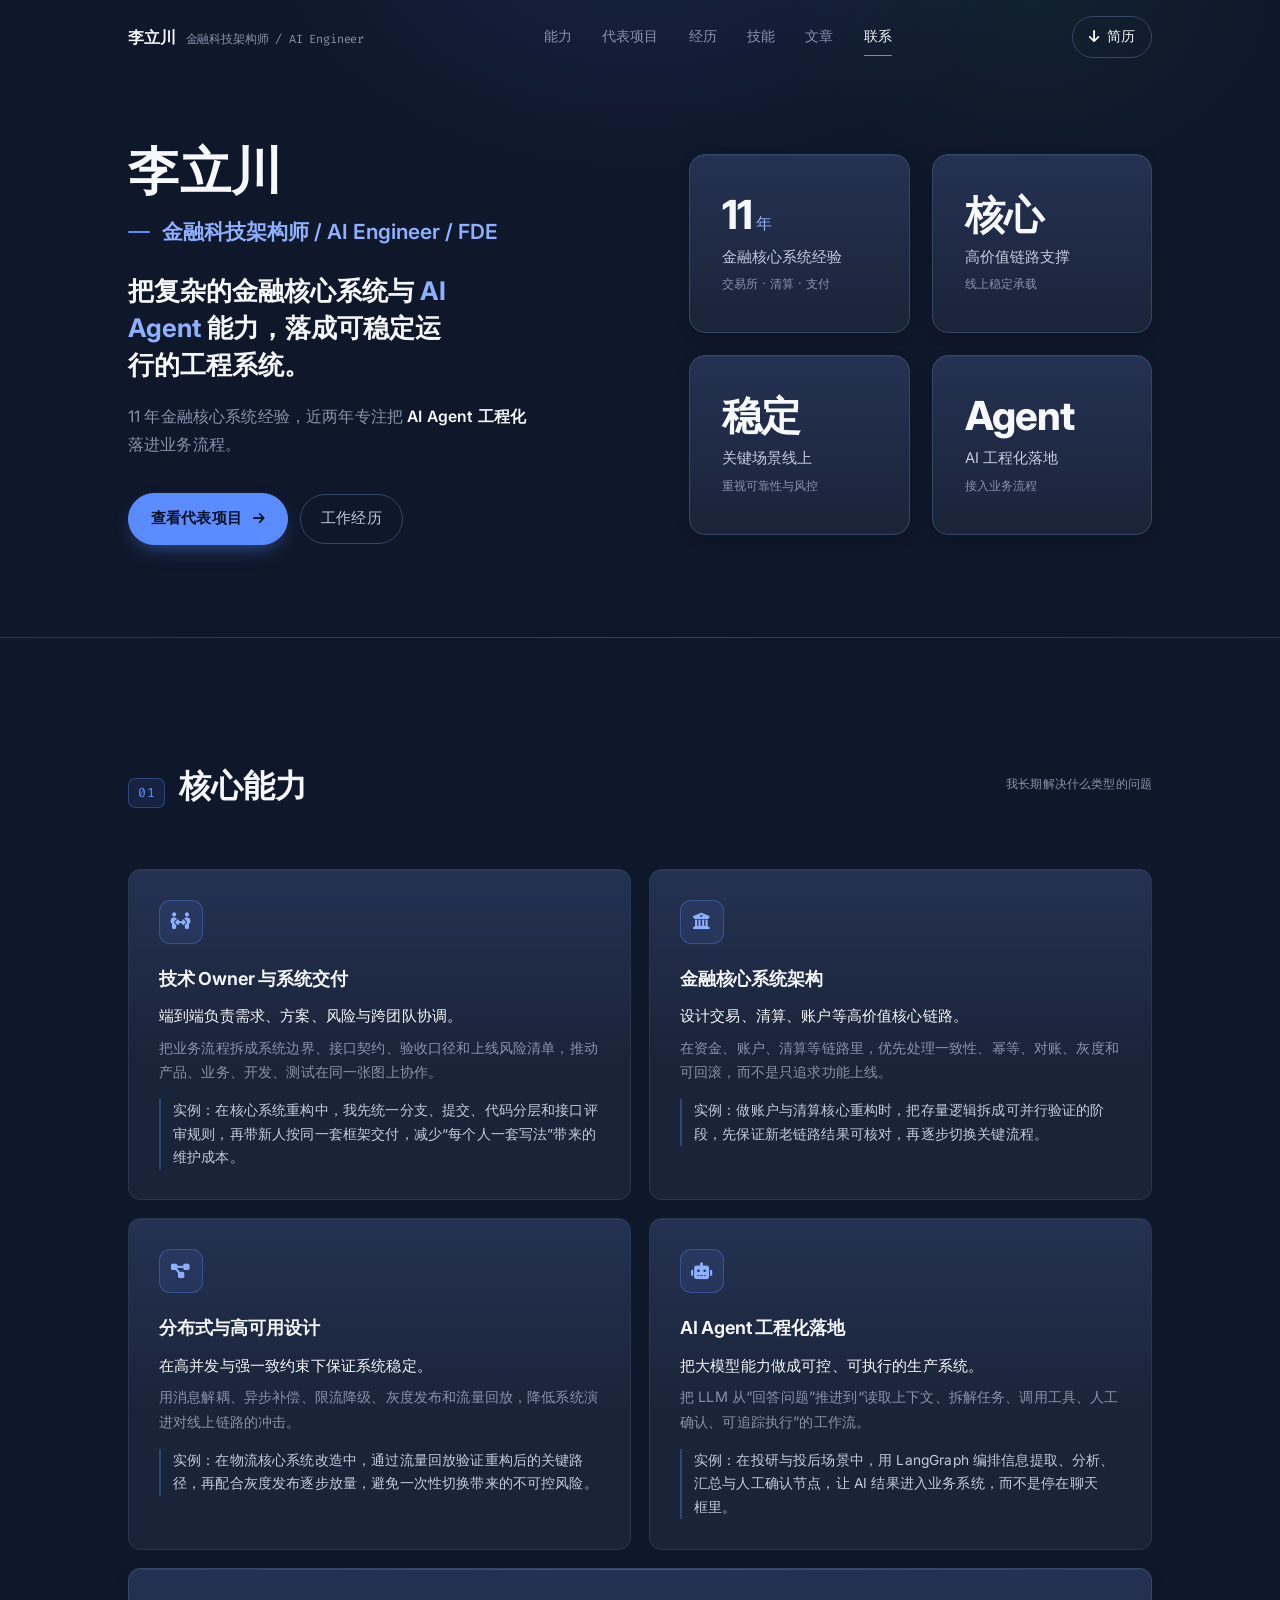
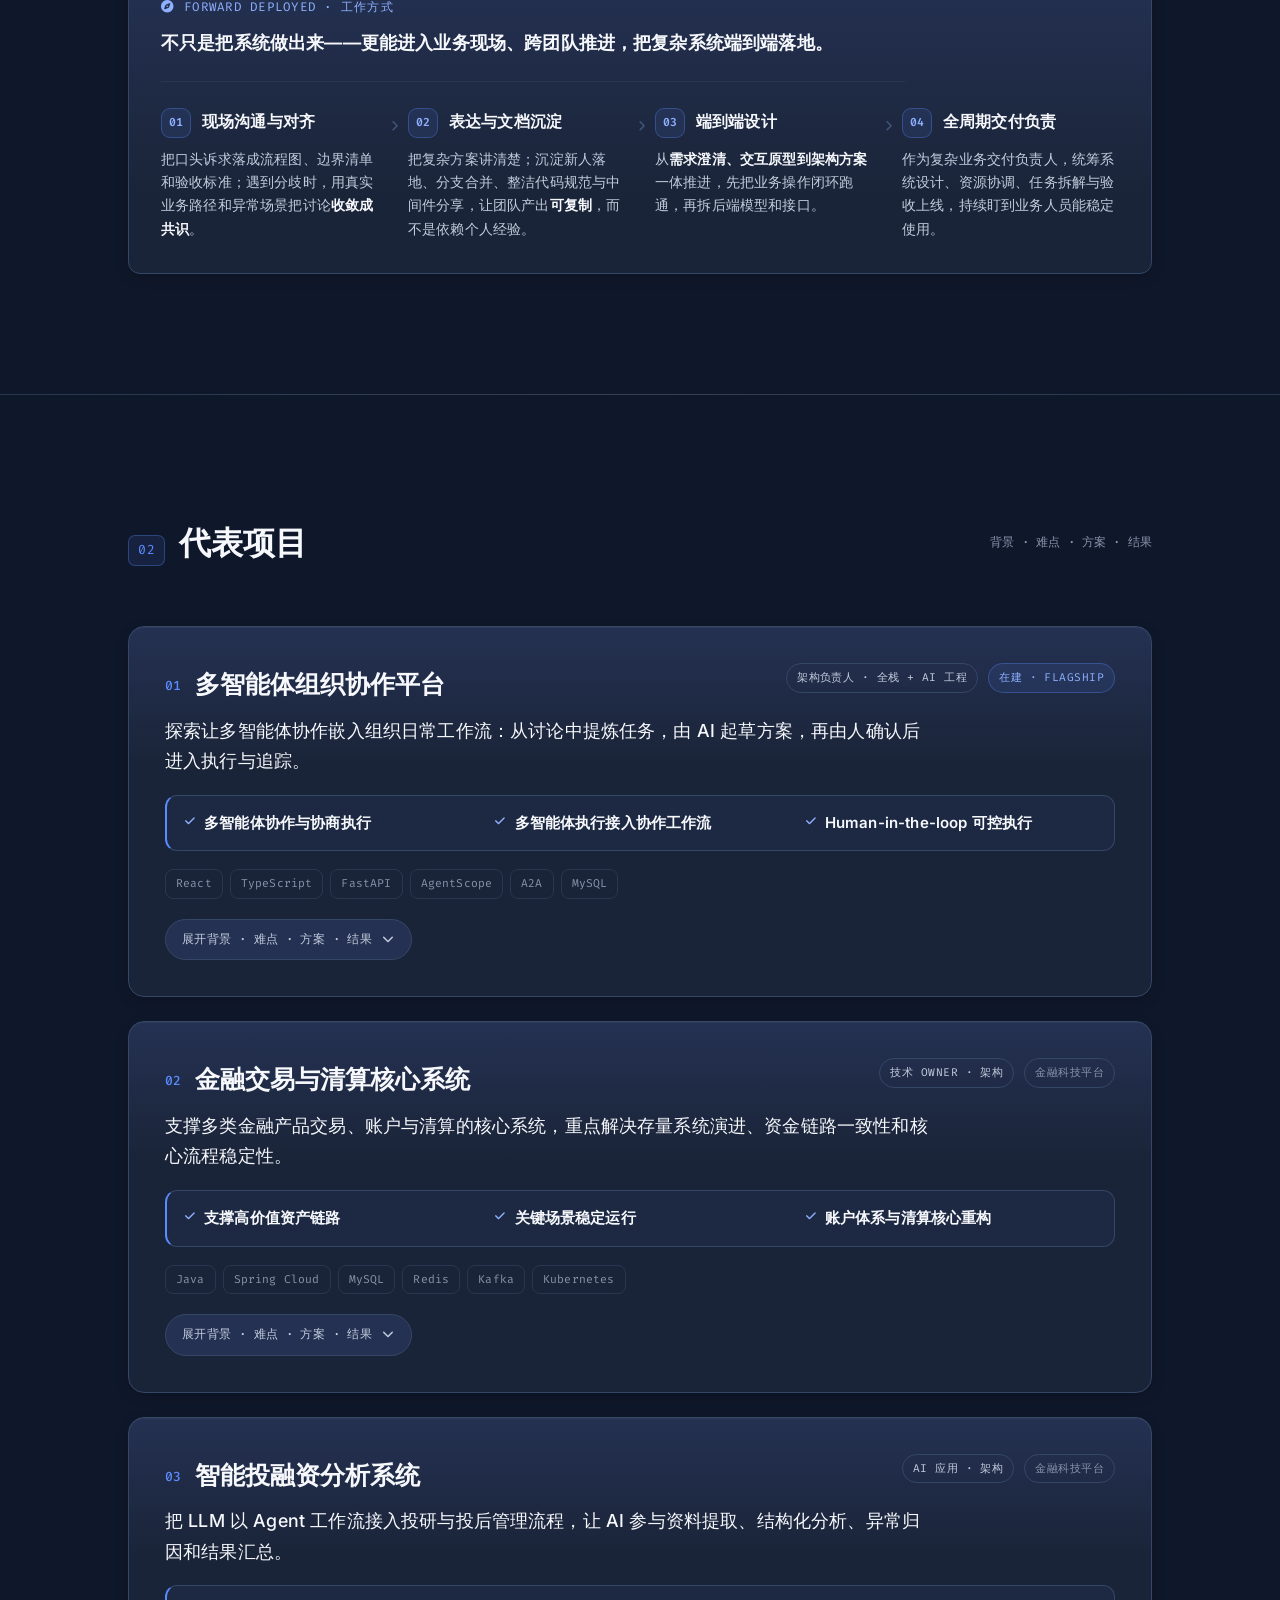
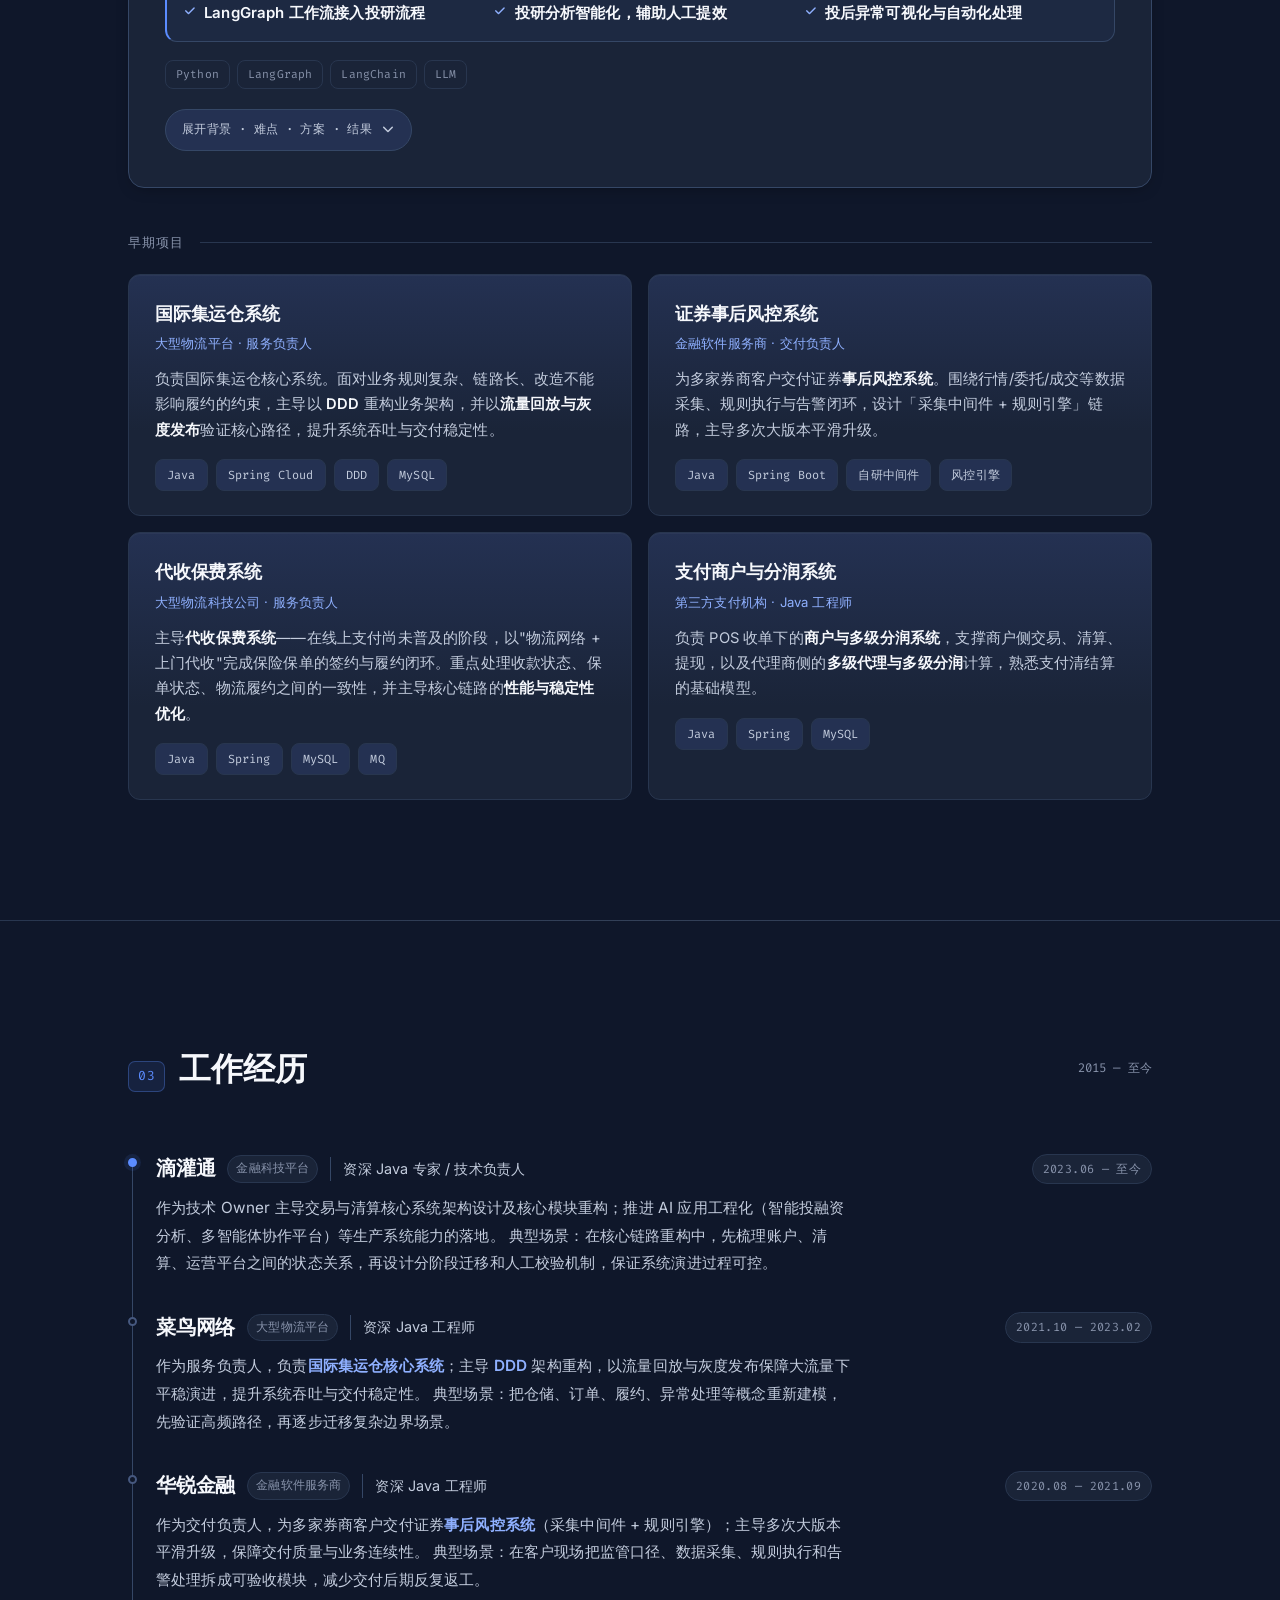
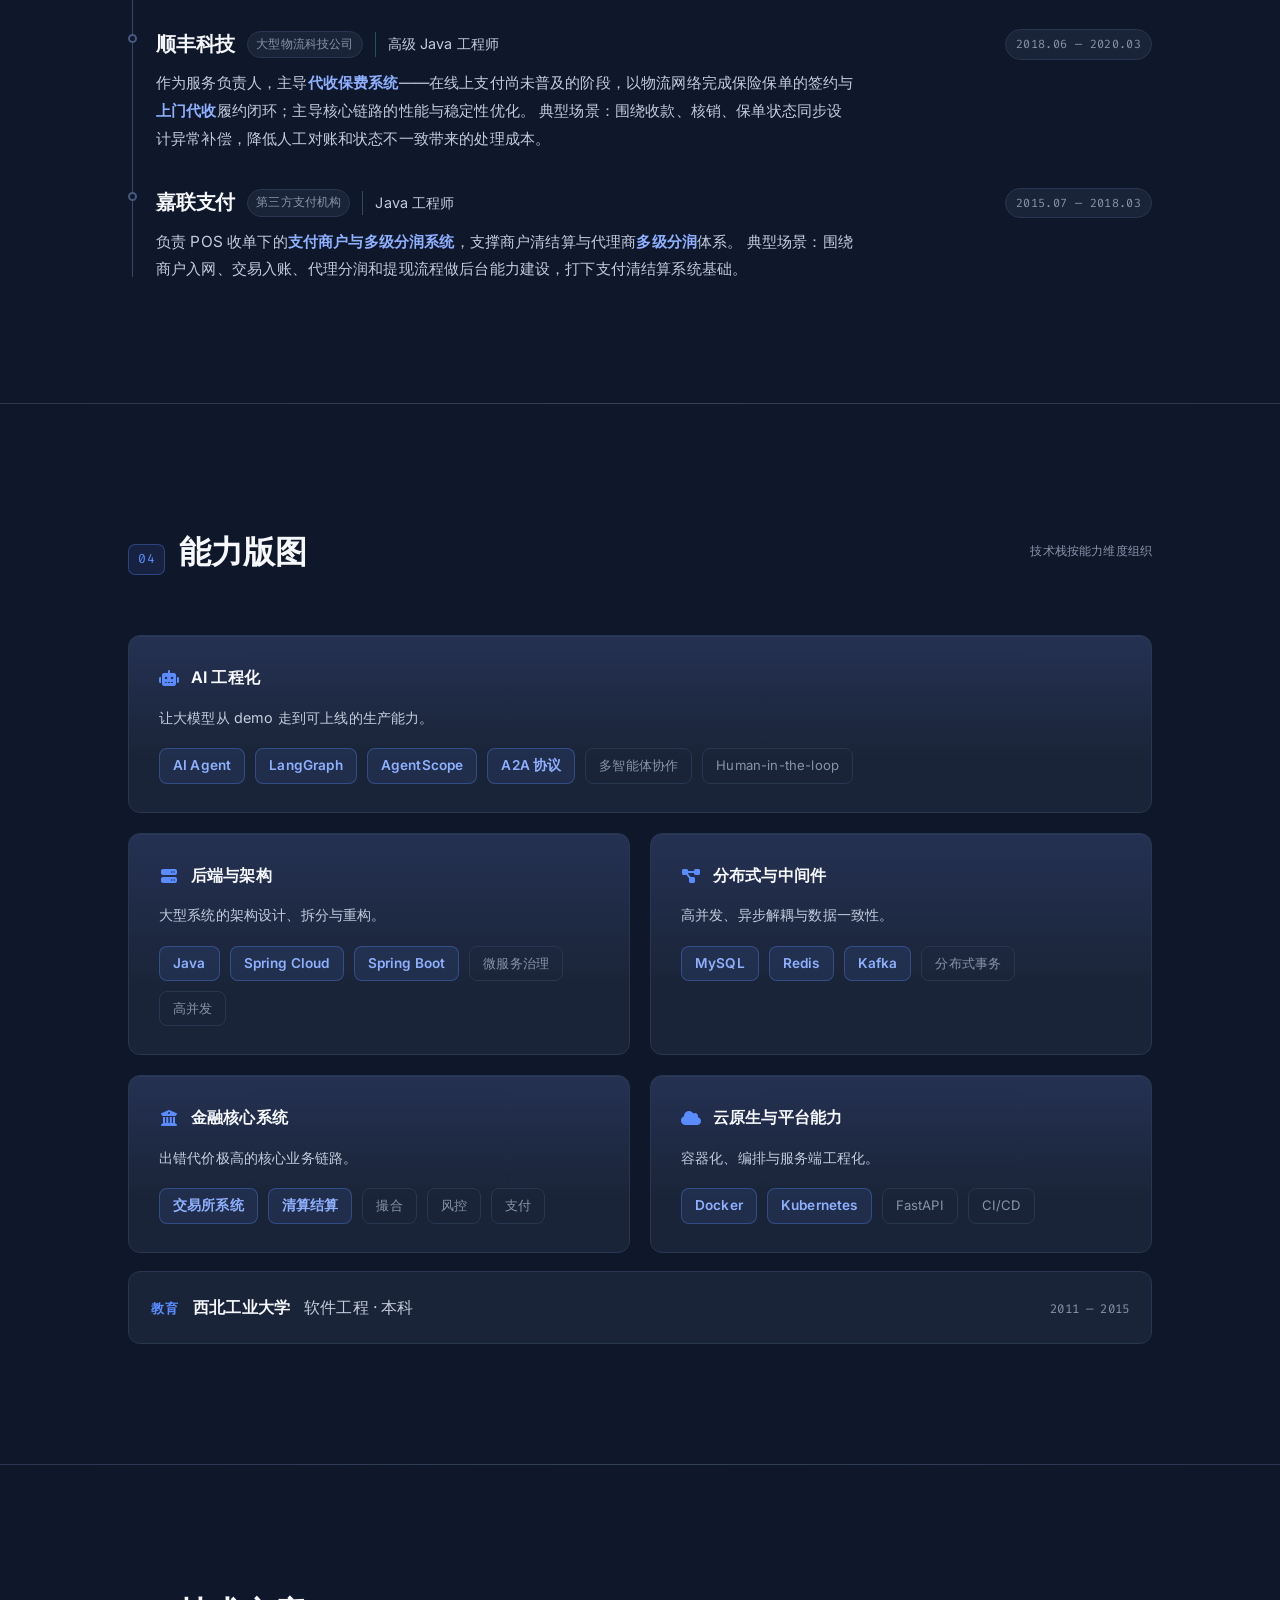
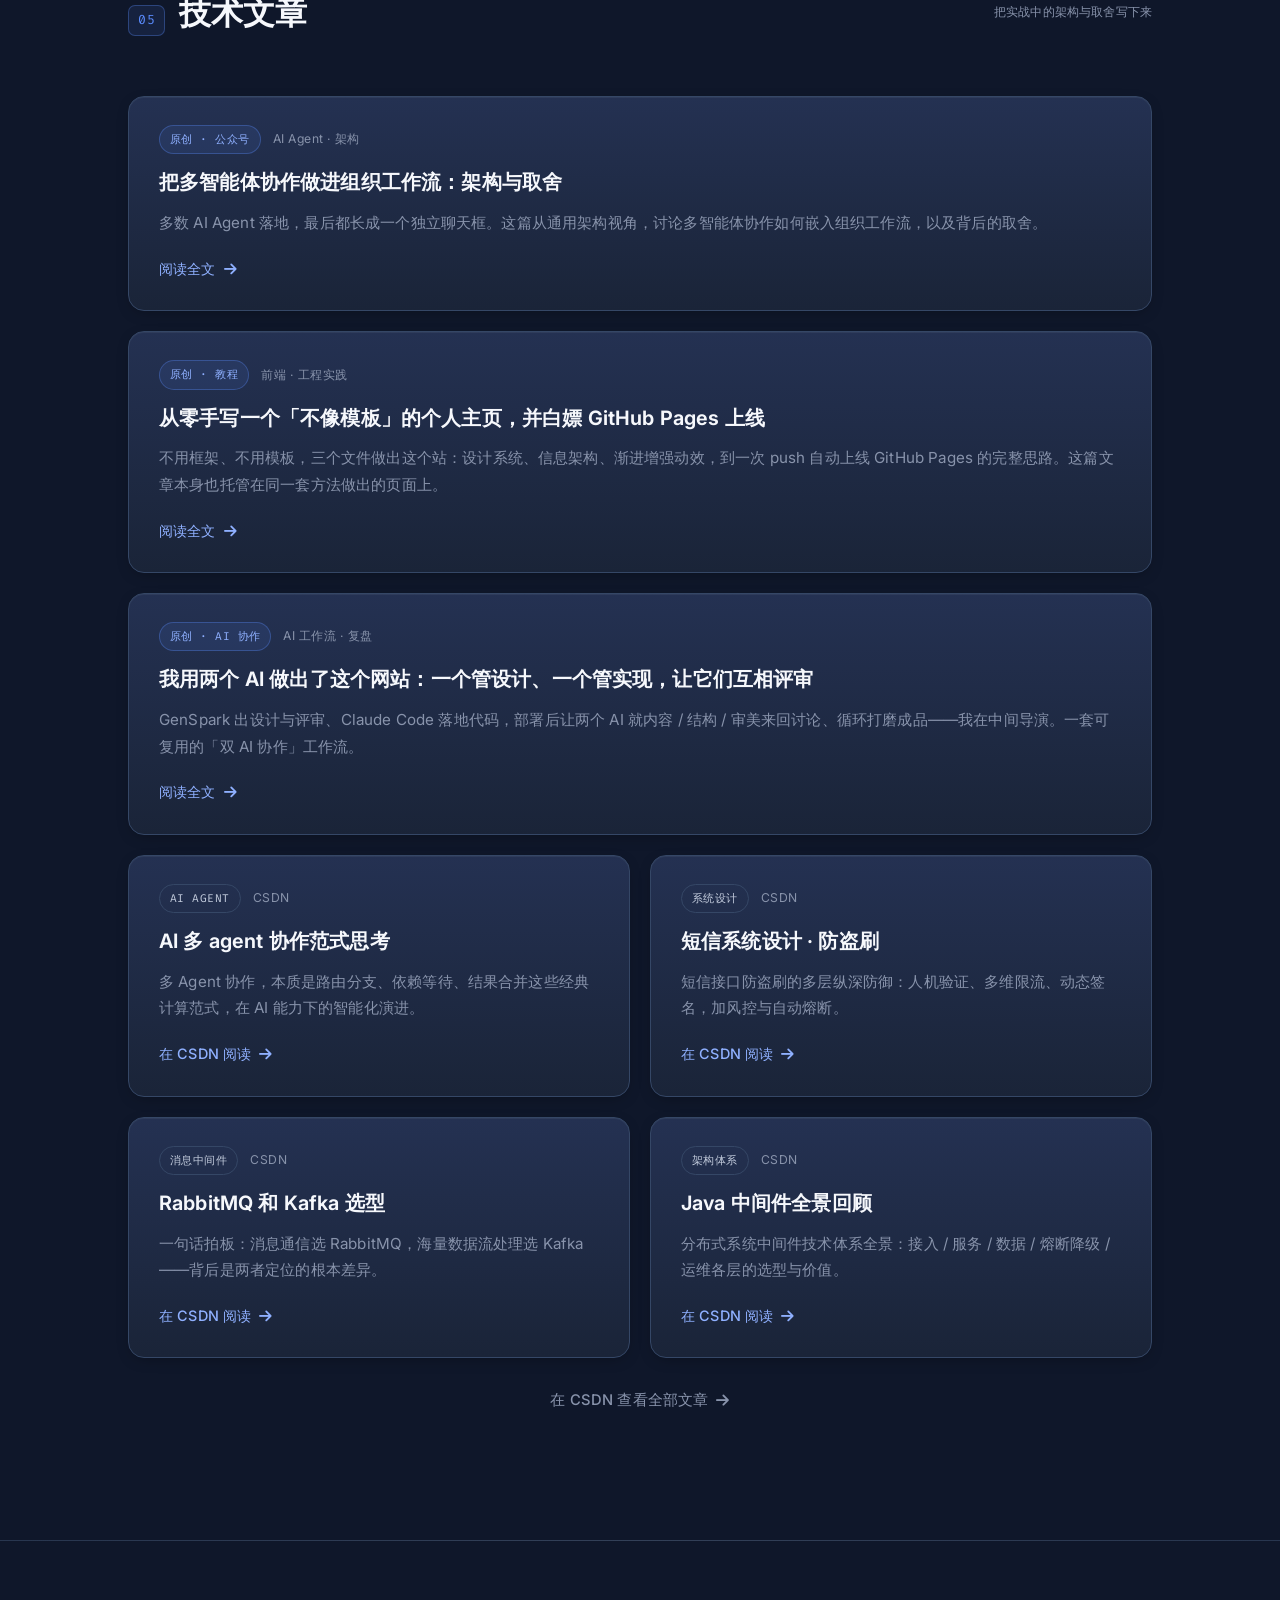
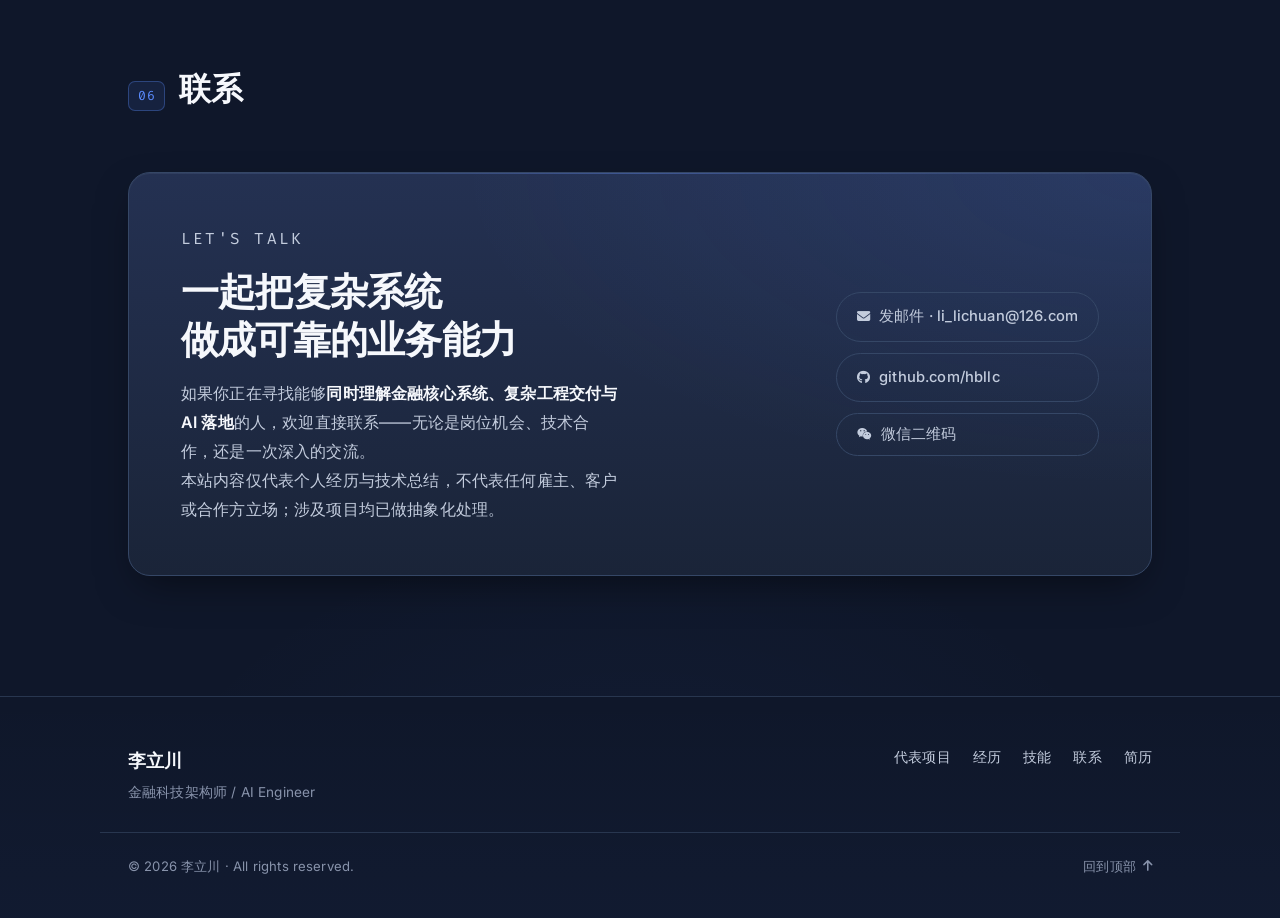
==== commit 2075f259: "增强主页项目实例表达 Co-authored-by: Cursor <cursoragent@cursor.com>" ====
--- a/index.html
+++ b/index.html
@@ -115,28 +115,32 @@
                               <div class="cap-card__i"><i class="fas fa-people-arrows"></i></div>
                               <h3>技术 Owner 与系统交付</h3>
                               <p class="def">端到端负责需求、方案、风险与跨团队协调。</p>
-                              <p class="scn">制定架构与提交规范、沉淀技术框架并培养团队，作为技术 Owner 交付多套核心生产系统。</p>
+                              <p class="scn">把业务流程拆成系统边界、接口契约、验收口径和上线风险清单，推动产品、业务、开发、测试在同一张图上协作。</p>
+                              <p class="cap-card__proof">实例：在核心系统重构中，我先统一分支、提交、代码分层和接口评审规则，再带新人按同一套框架交付，减少“每个人一套写法”带来的维护成本。</p>
                          </article>
 
                          <article class="cap-card reveal">
                               <div class="cap-card__i"><i class="fas fa-building-columns"></i></div>
                               <h3>金融核心系统架构</h3>
                               <p class="def">设计交易、清算、账户等高价值核心链路。</p>
-                              <p class="scn">主导交易与清算核心系统重构，围绕资金安全、稳定性与可演进性做架构设计。</p>
+                              <p class="scn">在资金、账户、清算等链路里，优先处理一致性、幂等、对账、灰度和可回滚，而不是只追求功能上线。</p>
+                              <p class="cap-card__proof">实例：做账户与清算核心重构时，把存量逻辑拆成可并行验证的阶段，先保证新老链路结果可核对，再逐步切换关键流程。</p>
                          </article>
 
                          <article class="cap-card reveal">
                               <div class="cap-card__i"><i class="fas fa-diagram-project"></i></div>
                               <h3>分布式与高可用设计</h3>
                               <p class="def">在高并发与强一致约束下保证系统稳定。</p>
-                              <p class="scn">以微服务、消息驱动与链路优化支撑核心交易的稳定运行与演进。</p>
+                              <p class="scn">用消息解耦、异步补偿、限流降级、灰度发布和流量回放，降低系统演进对线上链路的冲击。</p>
+                              <p class="cap-card__proof">实例：在物流核心系统改造中，通过流量回放验证重构后的关键路径，再配合灰度发布逐步放量，避免一次性切换带来的不可控风险。</p>
                          </article>
 
                          <article class="cap-card reveal">
                               <div class="cap-card__i"><i class="fas fa-robot"></i></div>
                               <h3>AI Agent 工程化落地</h3>
                               <p class="def">把大模型能力做成可控、可执行的生产系统。</p>
-                              <p class="scn">基于 AgentScope / A2A 与 LangGraph，落地多智能体协作与投研自动化。</p>
+                              <p class="scn">把 LLM 从“回答问题”推进到“读取上下文、拆解任务、调用工具、人工确认、可追踪执行”的工作流。</p>
+                              <p class="cap-card__proof">实例：在投研与投后场景中，用 LangGraph 编排信息提取、分析、汇总与人工确认节点，让 AI 结果进入业务系统，而不是停在聊天框里。</p>
                          </article>
                     </div>
 
@@ -146,19 +150,19 @@
                          <div class="workstyle__grid">
                               <div class="ws">
                                    <h4>现场沟通与对齐</h4>
-                                   <p>深入<strong>业务现场</strong>，与业务、产品、外包多方对齐，把分歧<strong>收敛成共识</strong>。</p>
+                                   <p>把口头诉求落成流程图、边界清单和验收标准；遇到分歧时，用真实业务路径和异常场景把讨论<strong>收敛成共识</strong>。</p>
                               </div>
                               <div class="ws">
                                    <h4>表达与文档沉淀</h4>
-                                   <p>把复杂方案讲清楚；沉淀新人落地、分支合并、整洁代码规范与中间件分享，让团队产出<strong>可复制</strong>。</p>
+                                   <p>把复杂方案讲清楚；沉淀新人落地、分支合并、整洁代码规范与中间件分享，让团队产出<strong>可复制</strong>，而不是依赖个人经验。</p>
                               </div>
                               <div class="ws">
                                    <h4>端到端设计</h4>
-                                   <p>从<strong>需求澄清、交互原型到架构方案</strong>一体推进。</p>
+                                   <p>从<strong>需求澄清、交互原型到架构方案</strong>一体推进，先把业务操作闭环跑通，再拆后端模型和接口。</p>
                               </div>
                               <div class="ws">
                                    <h4>全周期交付负责</h4>
-                                   <p>作为复杂业务交付负责人，统筹系统设计、资源协调、任务拆解与验收上线，<strong>直到业务真正运转</strong>。</p>
+                                   <p>作为复杂业务交付负责人，统筹系统设计、资源协调、任务拆解与验收上线，持续盯到业务人员能稳定使用。</p>
                               </div>
                          </div>
                     </div>
@@ -186,7 +190,7 @@
                                    </div>
                               </div>
                               <p class="project__lead">
-                                   探索让多智能体协作嵌入组织日常工作流，而不是停在一个聊天窗口里。
+                                   探索让多智能体协作嵌入组织日常工作流：从讨论中提炼任务，由 AI 起草方案，再由人确认后进入执行与追踪。
                               </p>
                               <ul class="project__highlights">
                                    <li>多智能体协作与协商执行</li>
@@ -220,6 +224,10 @@
                                              <p class="facet__v">建立 <strong>Human-in-the-loop</strong> 确认机制，任务可自动生成草稿、人工确认后创建并追踪；AI 建议<strong>可理解、可确认、可执行</strong>。</p>
                                         </div>
                                    </div>
+                                   <div class="project__evidence">
+                                        <p class="evidence__k">我具体做了什么</p>
+                                        <p class="evidence__v">负责从 0 到 1 梳理产品闭环：定义 SuperAgent 与业务智能体的职责边界、设计任务草稿与人工确认流程、处理上下文截取与多智能体结果汇总，确保 AI 只给出可审查建议，关键动作仍由人确认。</p>
+                                   </div>
                               </details>
                          </article>
 
@@ -233,7 +241,7 @@
                                    </div>
                               </div>
                               <p class="project__lead">
-                                   支撑多类金融产品交易、账户与清算的核心系统，从架构到落地由我主导。
+                                   支撑多类金融产品交易、账户与清算的核心系统，重点解决存量系统演进、资金链路一致性和核心流程稳定性。
                               </p>
                               <ul class="project__highlights">
                                    <li>支撑高价值资产链路</li>
@@ -260,12 +268,16 @@
                                         </div>
                                         <div class="facet">
                                              <p class="facet__k">解决方案</p>
-                                             <p class="facet__v">主导交易所 2.0 架构设计，搭建统一运营平台，完成<strong>账户体系与清算核心系统重构</strong>，落地高可用方案与标准化代码规范。</p>
+                                             <p class="facet__v">主导核心系统架构设计，搭建统一运营平台，推进<strong>账户体系与清算核心系统重构</strong>，落地高可用方案与标准化代码规范。</p>
                                         </div>
                                         <div class="facet">
                                              <p class="facet__k">量化结果</p>
                                              <p class="facet__v">支撑平台核心资产链路稳定运行；建立<strong>标准化架构与代码规范</strong>、统一技术框架，降低新人上手成本、提升团队交付一致性。</p>
                                         </div>
+                                   </div>
+                                   <div class="project__evidence">
+                                        <p class="evidence__k">我具体做了什么</p>
+                                        <p class="evidence__v">把交易、账户、清算、运营之间的关系重新拆成清晰模块，先处理账户模型、清算状态流转、异常补偿和对账边界，再制定灰度迁移方案，避免重构直接冲击线上核心链路。</p>
                                    </div>
                               </details>
                          </article>
@@ -280,7 +292,7 @@
                                    </div>
                               </div>
                               <p class="project__lead">
-                                   把 LLM 以 Agent 工作流接入投研与投后管理流程，辅助提升分析效率。
+                                   把 LLM 以 Agent 工作流接入投研与投后管理流程，让 AI 参与资料提取、结构化分析、异常归因和结果汇总。
                               </p>
                               <ul class="project__highlights">
                                    <li>LangGraph 工作流接入投研流程</li>
@@ -306,12 +318,16 @@
                                         </div>
                                         <div class="facet">
                                              <p class="facet__k">解决方案</p>
-                                             <p class="facet__v">用 <strong>LangGraph</strong> 构建 Agent 工作流并集成进业务系统，参与投后管理相关能力重构。</p>
+                                             <p class="facet__v">用 <strong>LangGraph</strong> 构建 Agent 工作流并集成进业务系统，参与投后管理相关能力重构，将模型输出纳入可追踪流程。</p>
                                         </div>
                                         <div class="facet">
                                              <p class="facet__k">结果</p>
-                                             <p class="facet__v">投研分析走向<strong>智能化</strong>；投后门店<strong>异常情况可视化与自动化处理</strong>。</p>
-                                        </div>
+                                             <p class="facet__v">投研分析从人工整理走向<strong>流程化辅助</strong>；投后异常从零散排查转为<strong>可视化识别与跟进</strong>。</p>
+                                        </div>
+                                   </div>
+                                   <div class="project__evidence">
+                                        <p class="evidence__k">我具体做了什么</p>
+                                        <p class="evidence__v">将“读材料、抽信息、做判断、给结论”的人工过程拆成多个节点：每一步有输入、输出和失败兜底；对关键结论保留人工复核，避免模型直接替代业务判断。</p>
                                    </div>
                               </details>
                          </article>
@@ -327,7 +343,7 @@
                                    <span class="mini__co">大型物流平台 · 服务负责人</span>
                               </div>
                               <p class="mini__desc">
-                                   负责国际集运仓核心系统。主导以 <strong>DDD</strong> 重构业务架构，并以<strong>流量回放与灰度发布</strong>保障大流量下的平稳演进，提升系统吞吐与交付稳定性。
+                                   负责国际集运仓核心系统。面对业务规则复杂、链路长、改造不能影响履约的约束，主导以 <strong>DDD</strong> 重构业务架构，并以<strong>流量回放与灰度发布</strong>验证核心路径，提升系统吞吐与交付稳定性。
                               </p>
                               <div class="stack">
                                    <span>Java</span><span>Spring Cloud</span><span>DDD</span><span>MySQL</span>
@@ -340,7 +356,7 @@
                                    <span class="mini__co">金融软件服务商 · 交付负责人</span>
                               </div>
                               <p class="mini__desc">
-                                   为多家券商客户交付证券<strong>事后风控系统</strong>。设计「采集中间件 + 规则引擎」的风控链路，主导多次大版本平滑升级，保障交付质量与业务连续性。
+                                   为多家券商客户交付证券<strong>事后风控系统</strong>。围绕行情/委托/成交等数据采集、规则执行与告警闭环，设计「采集中间件 + 规则引擎」链路，主导多次大版本平滑升级。
                               </p>
                               <div class="stack">
                                    <span>Java</span><span>Spring Boot</span><span>自研中间件</span><span>风控引擎</span>
@@ -353,7 +369,7 @@
                                    <span class="mini__co">大型物流科技公司 · 服务负责人</span>
                               </div>
                               <p class="mini__desc">
-                                   主导<strong>代收保费系统</strong>——在线上支付尚未普及的阶段，以"物流网络 + 上门代收"完成保险保单的签约与履约闭环。作为服务负责人保障系统稳定运行，并主导核心链路的<strong>性能与稳定性优化</strong>。
+                                   主导<strong>代收保费系统</strong>——在线上支付尚未普及的阶段，以"物流网络 + 上门代收"完成保险保单的签约与履约闭环。重点处理收款状态、保单状态、物流履约之间的一致性，并主导核心链路的<strong>性能与稳定性优化</strong>。
                               </p>
                               <div class="stack">
                                    <span>Java</span><span>Spring</span><span>MySQL</span><span>MQ</span>
@@ -366,7 +382,7 @@
                                    <span class="mini__co">第三方支付机构 · Java 工程师</span>
                               </div>
                               <p class="mini__desc">
-                                   负责 POS 收单下的<strong>商户与多级分润系统</strong>，支撑商户侧的交易、清算与提现，以及代理商侧的<strong>多级代理与多级分润</strong>体系。
+                                   负责 POS 收单下的<strong>商户与多级分润系统</strong>，支撑商户侧交易、清算、提现，以及代理商侧的<strong>多级代理与多级分润</strong>计算，熟悉支付清结算的基础模型。
                               </p>
                               <div class="stack">
                                    <span>Java</span><span>Spring</span><span>MySQL</span>
@@ -395,8 +411,8 @@
                                    <span class="tl__date">2023.06 — 至今</span>
                               </div>
                               <p class="tl__desc">
-                                   作为技术 Owner 主导交易与清算核心系统架构设计及核心模块重构；
-                                   推进 AI 应用工程化（智能投融资分析、多智能体协作平台）等生产系统能力的落地。
+                                   作为技术 Owner 主导交易与清算核心系统架构设计及核心模块重构；推进 AI 应用工程化（智能投融资分析、多智能体协作平台）等生产系统能力的落地。
+                                   典型场景：在核心链路重构中，先梳理账户、清算、运营平台之间的状态关系，再设计分阶段迁移和人工校验机制，保证系统演进过程可控。
                               </p>
                          </div>
 
@@ -409,6 +425,7 @@
                               </div>
                               <p class="tl__desc">
                                    作为服务负责人，负责<strong>国际集运仓核心系统</strong>；主导 <strong>DDD</strong> 架构重构，以流量回放与灰度发布保障大流量下平稳演进，提升系统吞吐与交付稳定性。
+                                   典型场景：把仓储、订单、履约、异常处理等概念重新建模，先验证高频路径，再逐步迁移复杂边界场景。
                               </p>
                          </div>
 
@@ -421,6 +438,7 @@
                               </div>
                               <p class="tl__desc">
                                    作为交付负责人，为多家券商客户交付证券<strong>事后风控系统</strong>（采集中间件 + 规则引擎）；主导多次大版本平滑升级，保障交付质量与业务连续性。
+                                   典型场景：在客户现场把监管口径、数据采集、规则执行和告警处理拆成可验收模块，减少交付后期反复返工。
                               </p>
                          </div>
 
@@ -433,6 +451,7 @@
                               </div>
                               <p class="tl__desc">
                                    作为服务负责人，主导<strong>代收保费系统</strong>——在线上支付尚未普及的阶段，以物流网络完成保险保单的签约与<strong>上门代收</strong>履约闭环；主导核心链路的性能与稳定性优化。
+                                   典型场景：围绕收款、核销、保单状态同步设计异常补偿，降低人工对账和状态不一致带来的处理成本。
                               </p>
                          </div>
 
@@ -445,6 +464,7 @@
                               </div>
                               <p class="tl__desc">
                                    负责 POS 收单下的<strong>支付商户与多级分润系统</strong>，支撑商户清结算与代理商<strong>多级分润</strong>体系。
+                                   典型场景：围绕商户入网、交易入账、代理分润和提现流程做后台能力建设，打下支付清结算系统基础。
                               </p>
                          </div>
                     </div>
--- a/css/main.css
+++ b/css/main.css
@@ -1490,6 +1490,38 @@
      font-size: 0.9rem;
 }
 
+.cap-card__proof {
+     margin-top: 14px;
+     padding-left: 12px;
+     border-left: 2px solid var(--ac-line);
+     color: var(--tx-1);
+     font-size: 0.86rem;
+     line-height: 1.7;
+}
+
+.project__evidence {
+     margin-top: 18px;
+     padding: 18px 20px;
+     border: 1px solid var(--bd-1);
+     border-radius: var(--r-md);
+     background: rgba(91, 140, 255, 0.045);
+}
+
+.evidence__k {
+     font-family: var(--mono);
+     font-size: 0.72rem;
+     letter-spacing: 0.06em;
+     text-transform: uppercase;
+     color: var(--ac-1);
+     margin-bottom: 8px;
+}
+
+.evidence__v {
+     color: var(--tx-1);
+     font-size: 0.93rem;
+     line-height: 1.72;
+}
+
 /* ---------------- Matrix group note ---------------- */
 .matrix__note {
      color: var(--tx-mut);
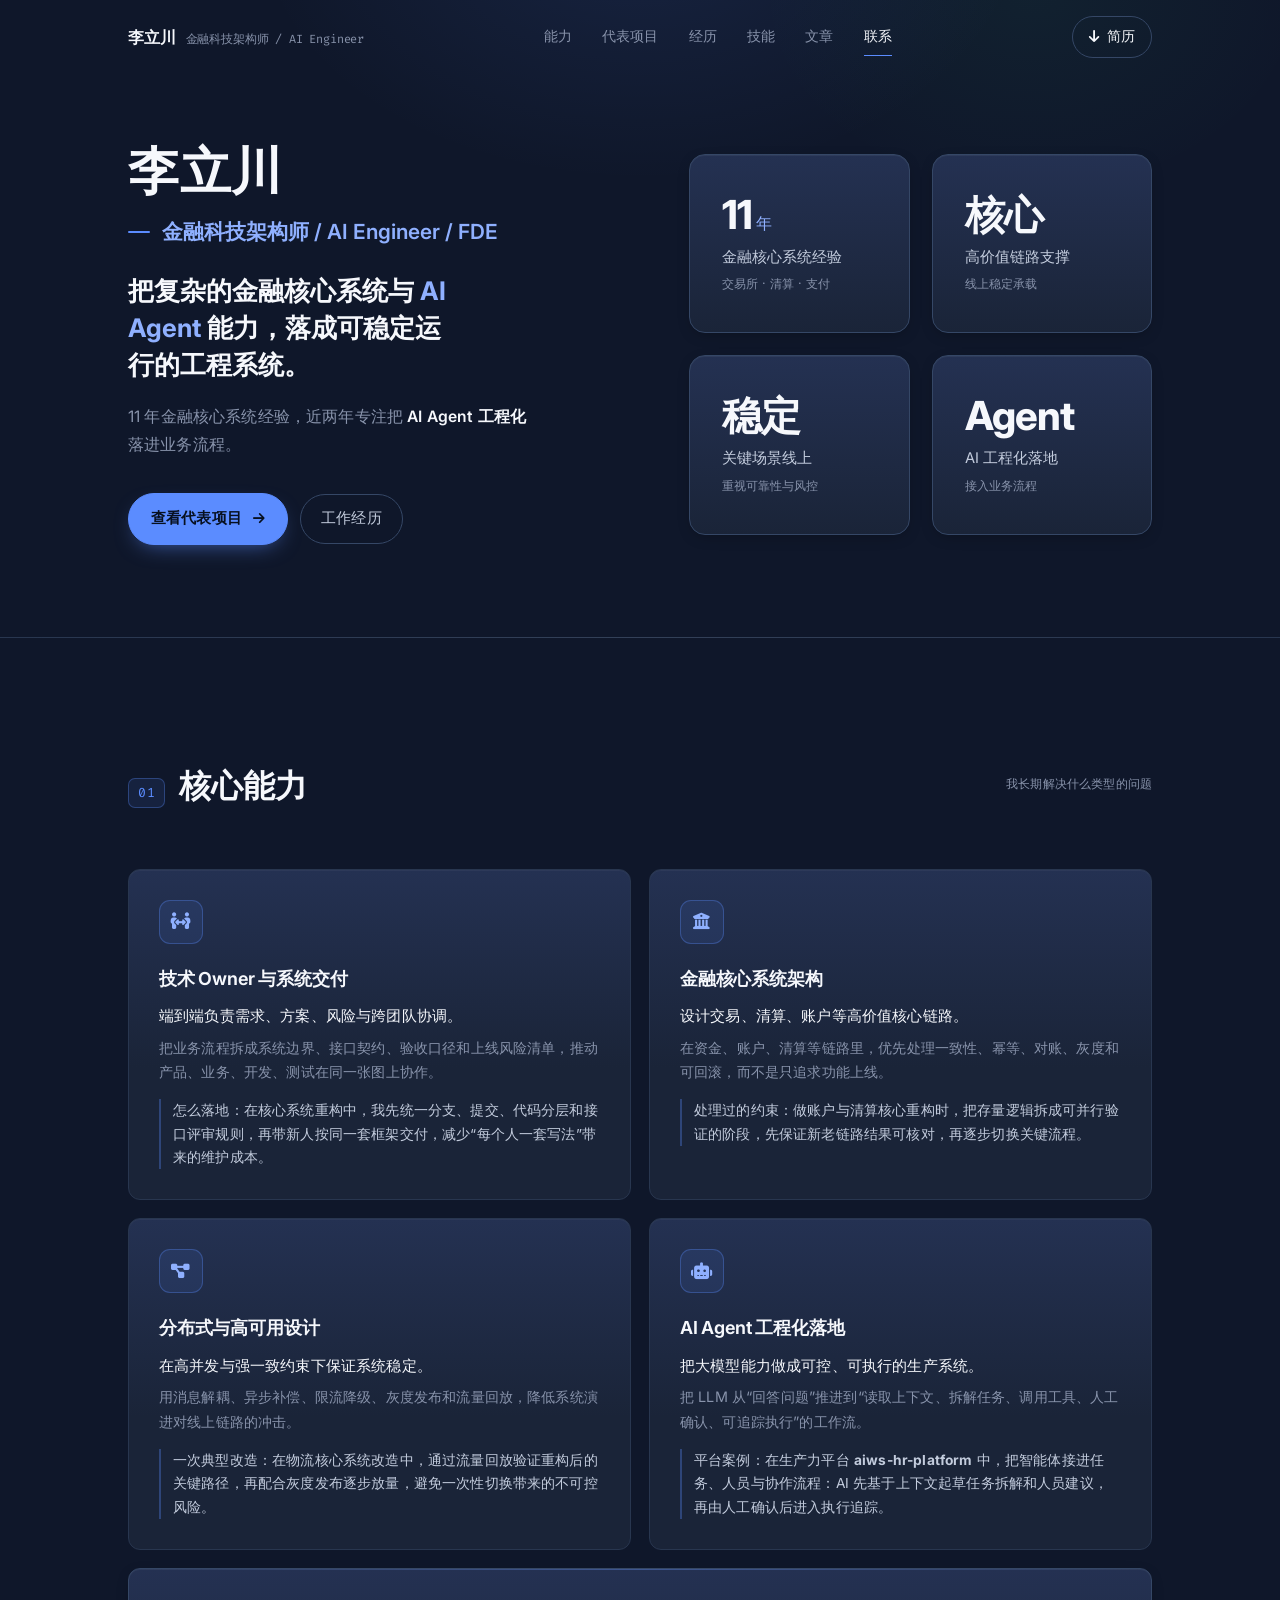
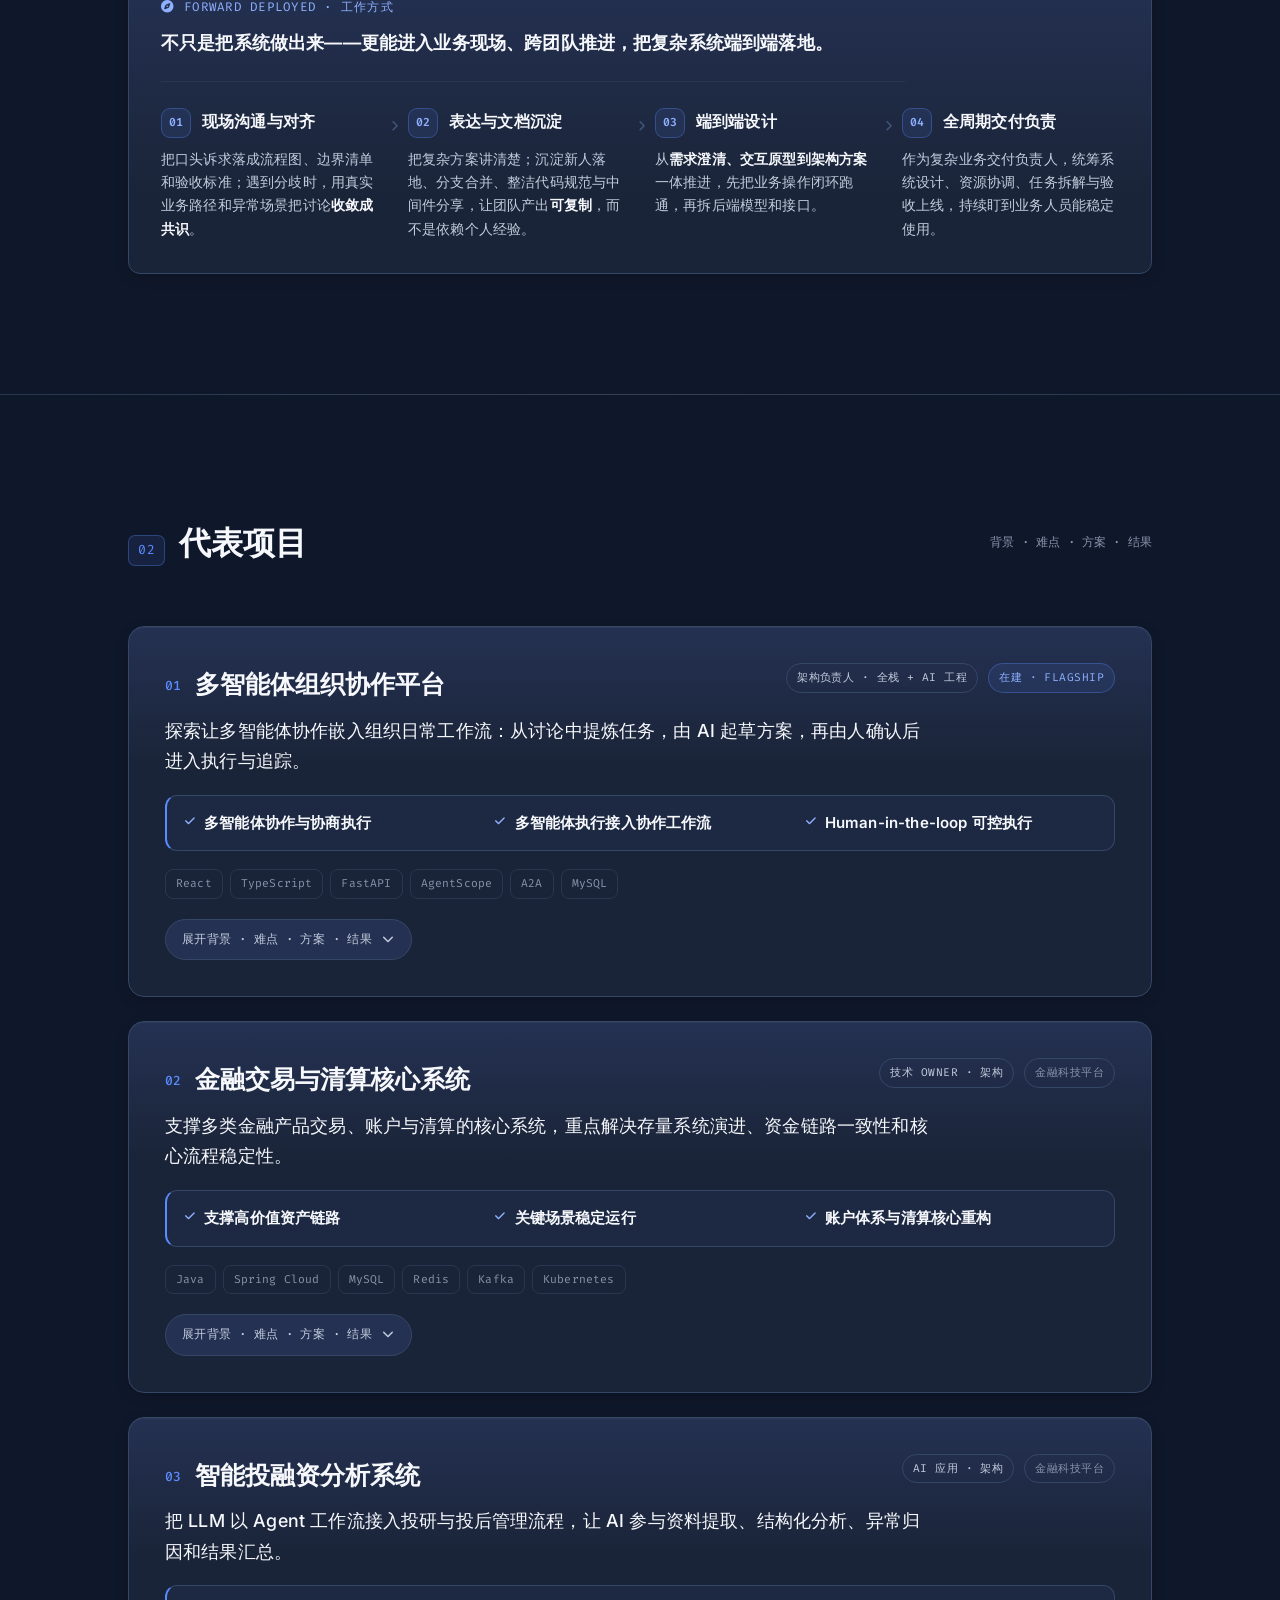
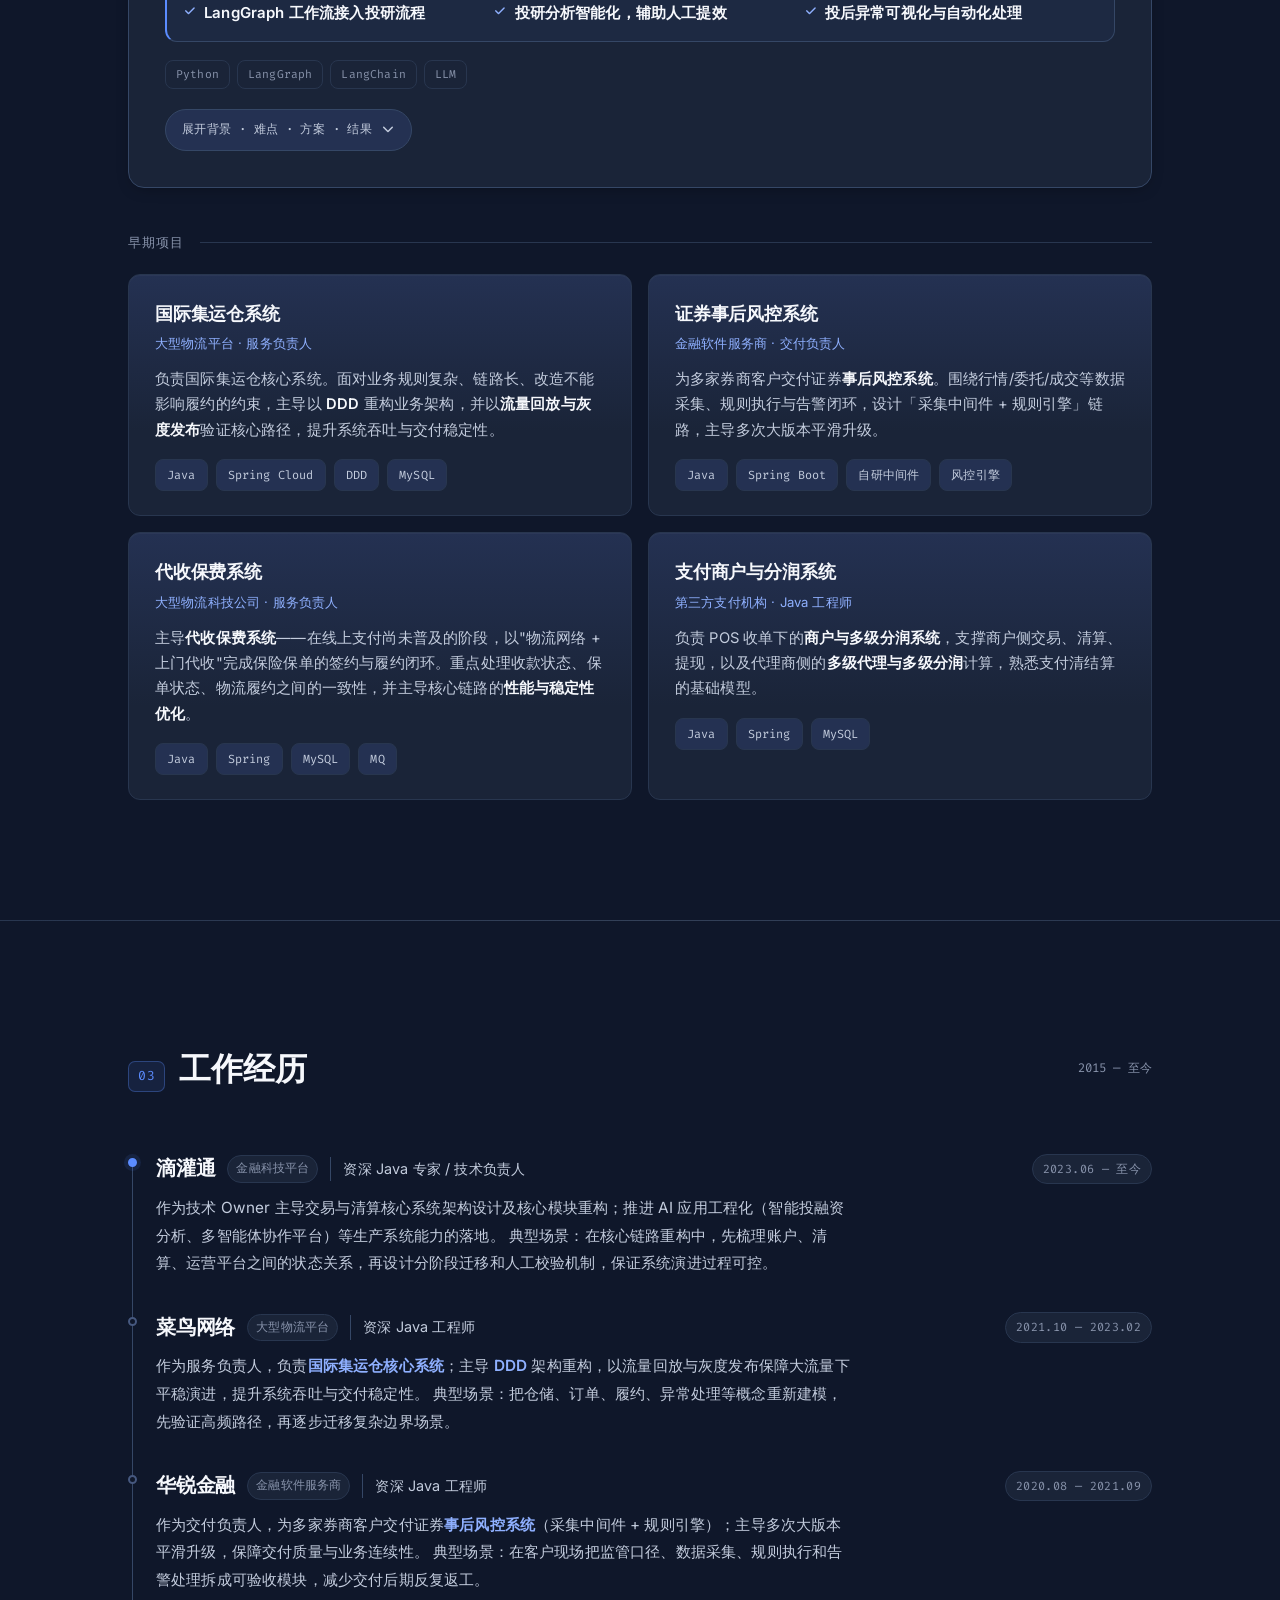
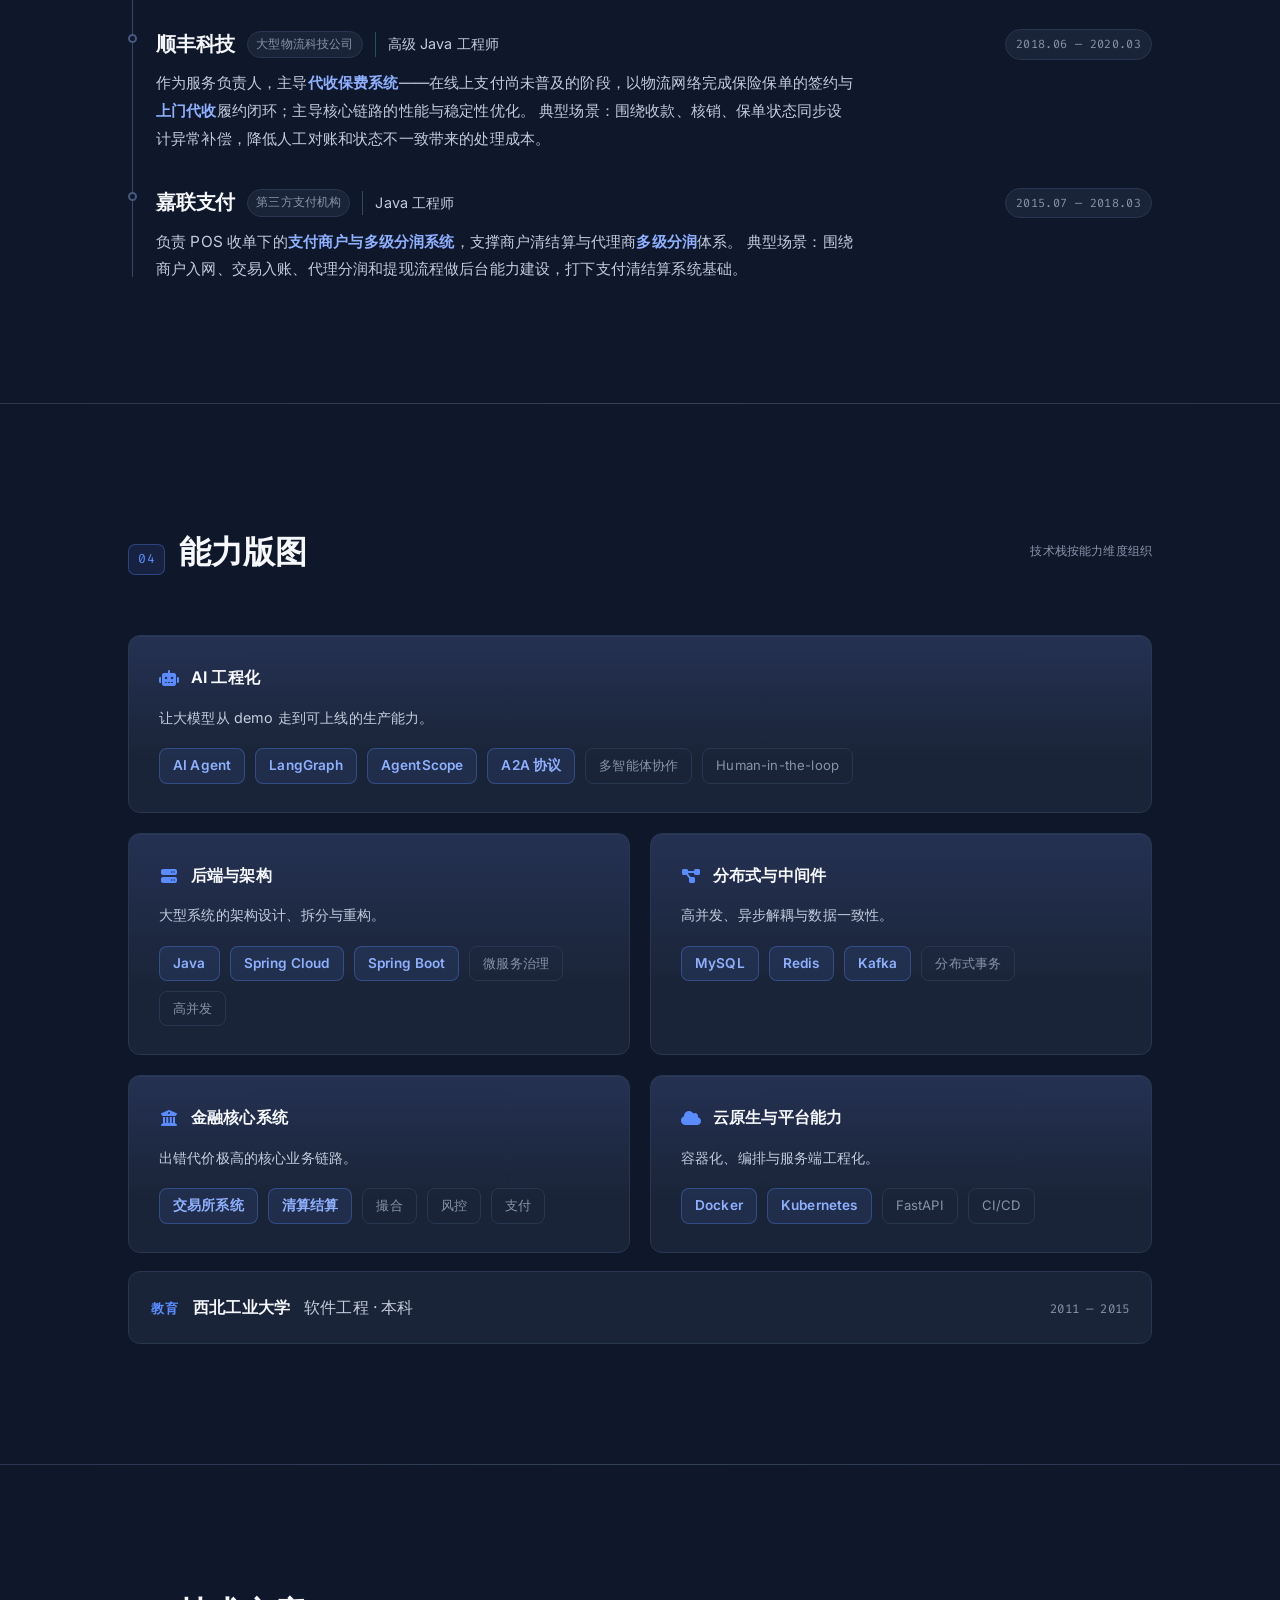
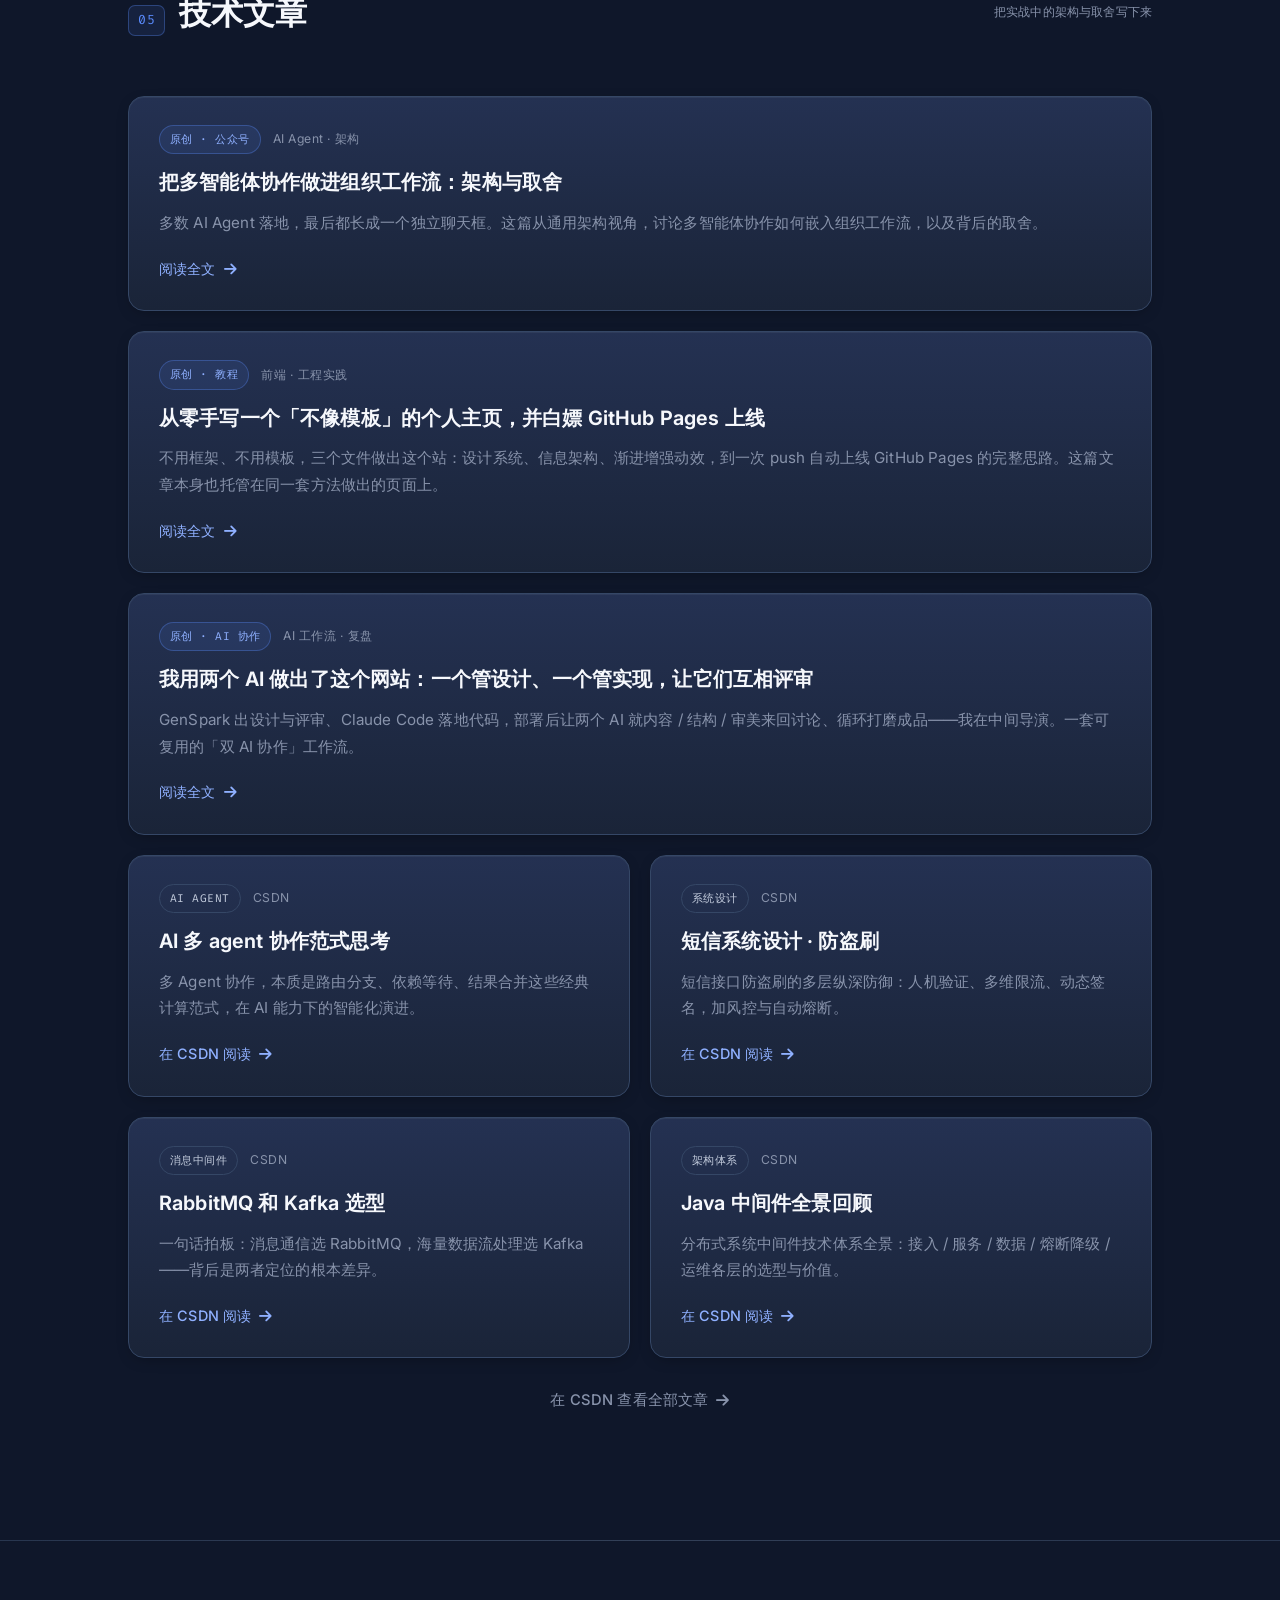
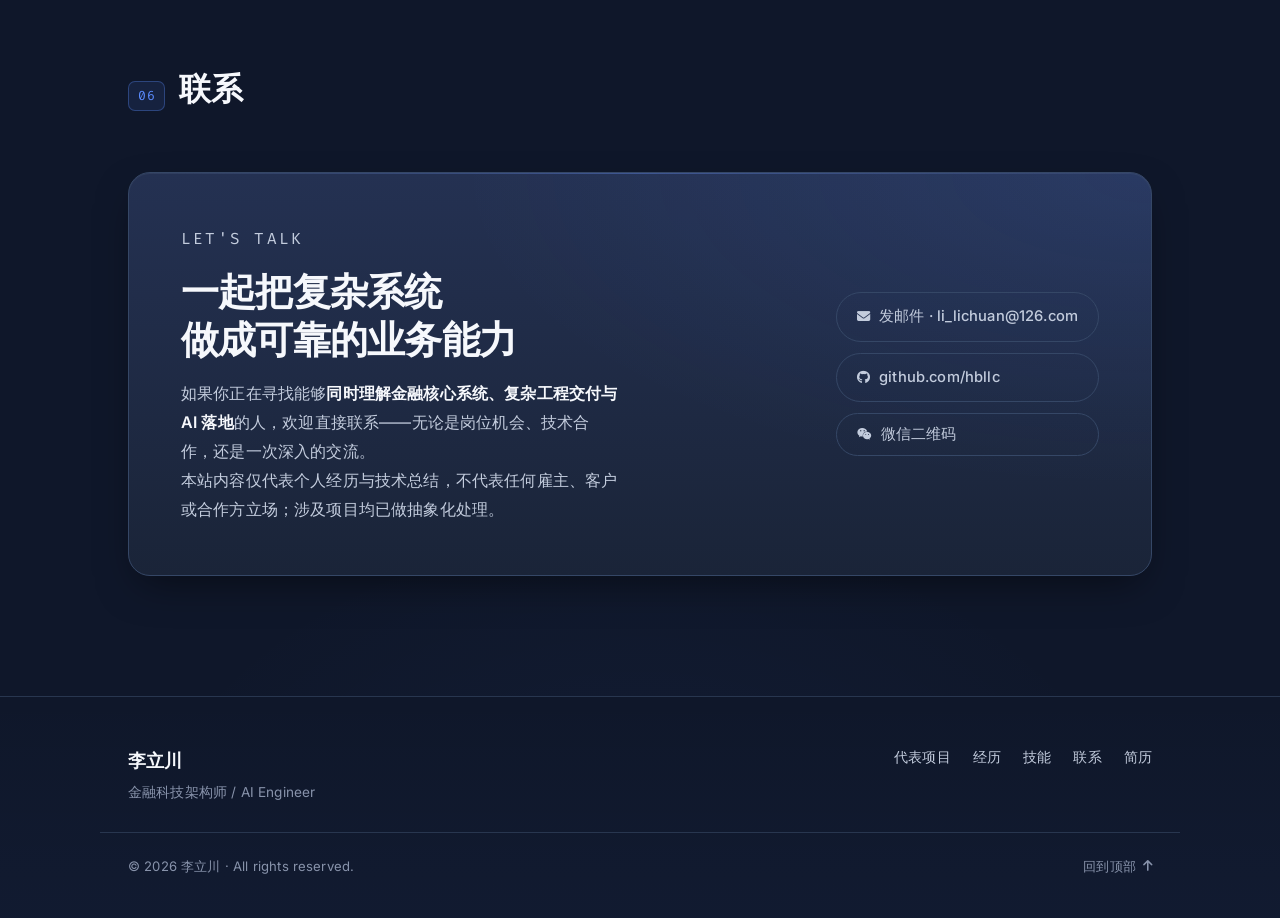
==== commit f69e0303: "优化能力卡案例表达 Co-authored-by: Cursor <cursoragent@cursor.com>" ====
--- a/index.html
+++ b/index.html
@@ -116,7 +116,7 @@
                               <h3>技术 Owner 与系统交付</h3>
                               <p class="def">端到端负责需求、方案、风险与跨团队协调。</p>
                               <p class="scn">把业务流程拆成系统边界、接口契约、验收口径和上线风险清单，推动产品、业务、开发、测试在同一张图上协作。</p>
-                              <p class="cap-card__proof">实例：在核心系统重构中，我先统一分支、提交、代码分层和接口评审规则，再带新人按同一套框架交付，减少“每个人一套写法”带来的维护成本。</p>
+                              <p class="cap-card__proof">怎么落地：在核心系统重构中，我先统一分支、提交、代码分层和接口评审规则，再带新人按同一套框架交付，减少“每个人一套写法”带来的维护成本。</p>
                          </article>
 
                          <article class="cap-card reveal">
@@ -124,7 +124,7 @@
                               <h3>金融核心系统架构</h3>
                               <p class="def">设计交易、清算、账户等高价值核心链路。</p>
                               <p class="scn">在资金、账户、清算等链路里，优先处理一致性、幂等、对账、灰度和可回滚，而不是只追求功能上线。</p>
-                              <p class="cap-card__proof">实例：做账户与清算核心重构时，把存量逻辑拆成可并行验证的阶段，先保证新老链路结果可核对，再逐步切换关键流程。</p>
+                              <p class="cap-card__proof">处理过的约束：做账户与清算核心重构时，把存量逻辑拆成可并行验证的阶段，先保证新老链路结果可核对，再逐步切换关键流程。</p>
                          </article>
 
                          <article class="cap-card reveal">
@@ -132,7 +132,7 @@
                               <h3>分布式与高可用设计</h3>
                               <p class="def">在高并发与强一致约束下保证系统稳定。</p>
                               <p class="scn">用消息解耦、异步补偿、限流降级、灰度发布和流量回放，降低系统演进对线上链路的冲击。</p>
-                              <p class="cap-card__proof">实例：在物流核心系统改造中，通过流量回放验证重构后的关键路径，再配合灰度发布逐步放量，避免一次性切换带来的不可控风险。</p>
+                              <p class="cap-card__proof">一次典型改造：在物流核心系统改造中，通过流量回放验证重构后的关键路径，再配合灰度发布逐步放量，避免一次性切换带来的不可控风险。</p>
                          </article>
 
                          <article class="cap-card reveal">
@@ -140,7 +140,7 @@
                               <h3>AI Agent 工程化落地</h3>
                               <p class="def">把大模型能力做成可控、可执行的生产系统。</p>
                               <p class="scn">把 LLM 从“回答问题”推进到“读取上下文、拆解任务、调用工具、人工确认、可追踪执行”的工作流。</p>
-                              <p class="cap-card__proof">实例：在投研与投后场景中，用 LangGraph 编排信息提取、分析、汇总与人工确认节点，让 AI 结果进入业务系统，而不是停在聊天框里。</p>
+                              <p class="cap-card__proof">平台案例：在生产力平台 <strong>aiws-hr-platform</strong> 中，把智能体接进任务、人员与协作流程：AI 先基于上下文起草任务拆解和人员建议，再由人工确认后进入执行追踪。</p>
                          </article>
                     </div>
 
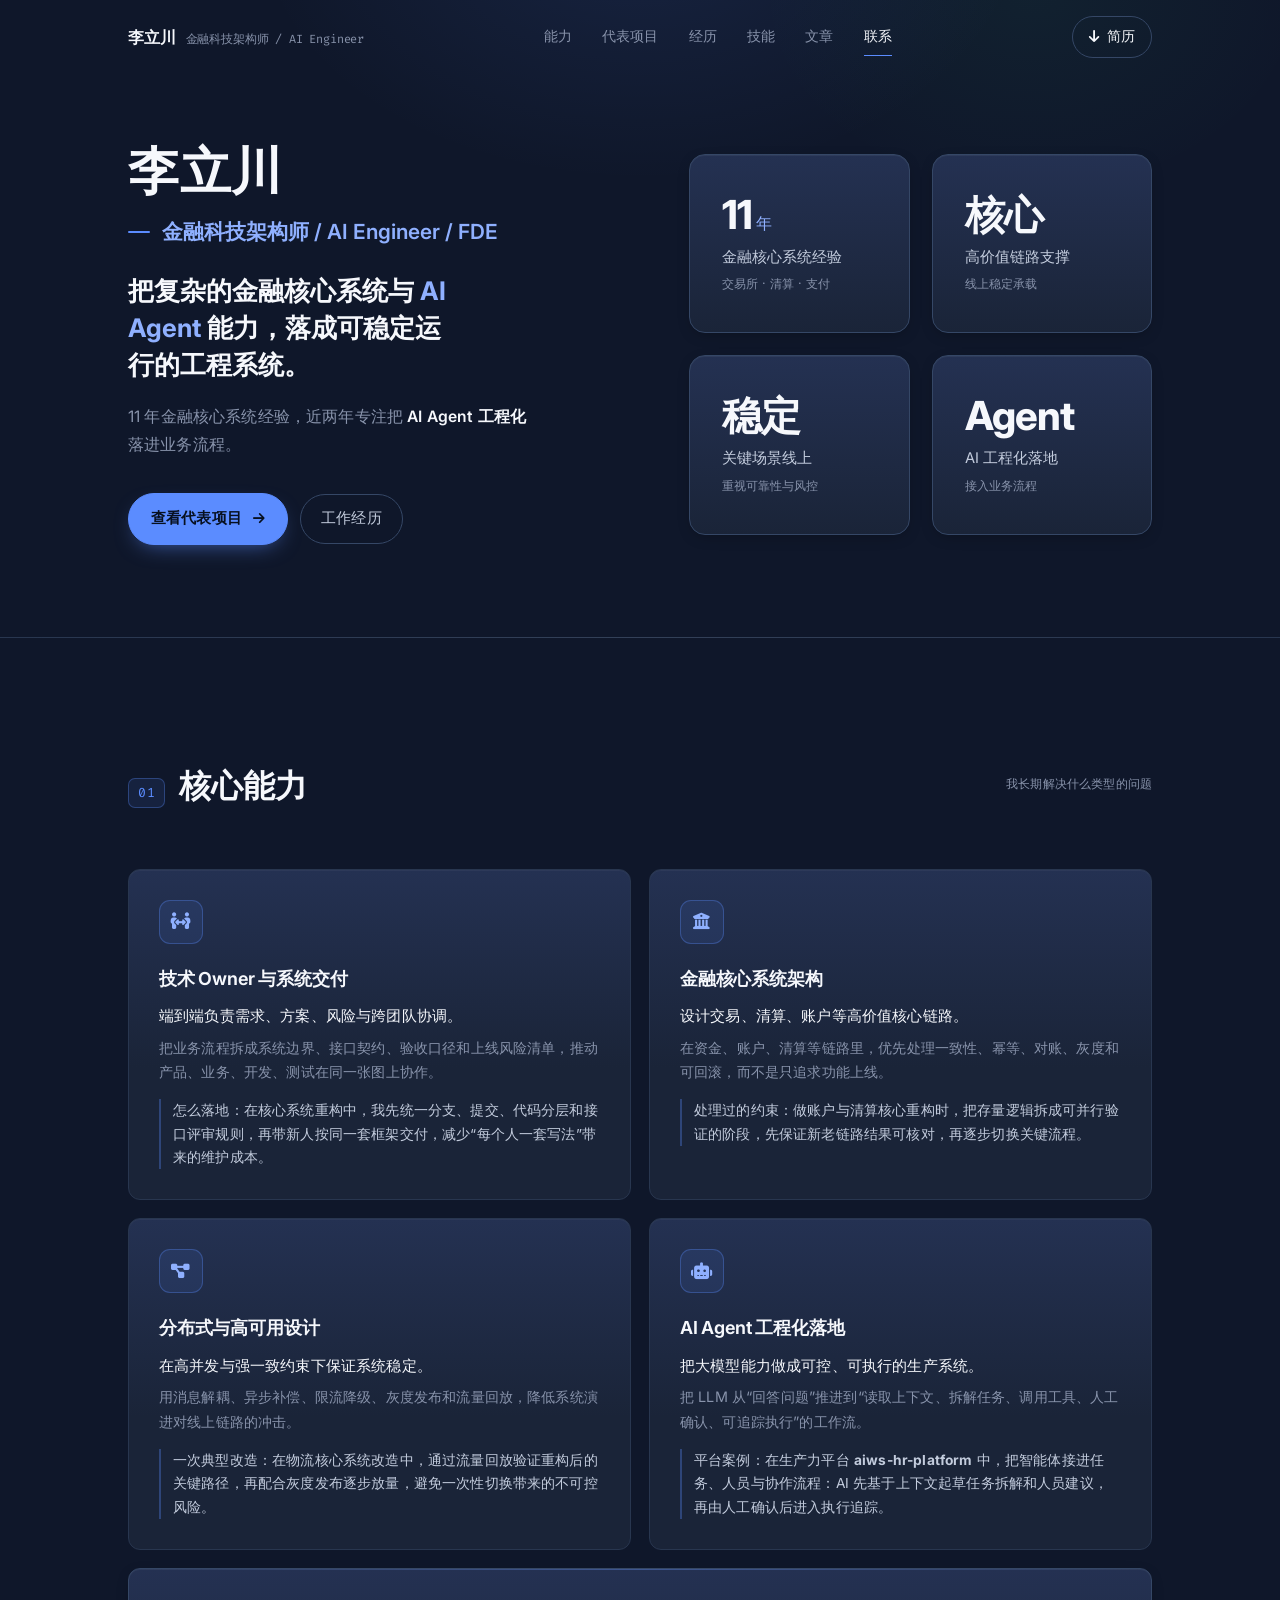
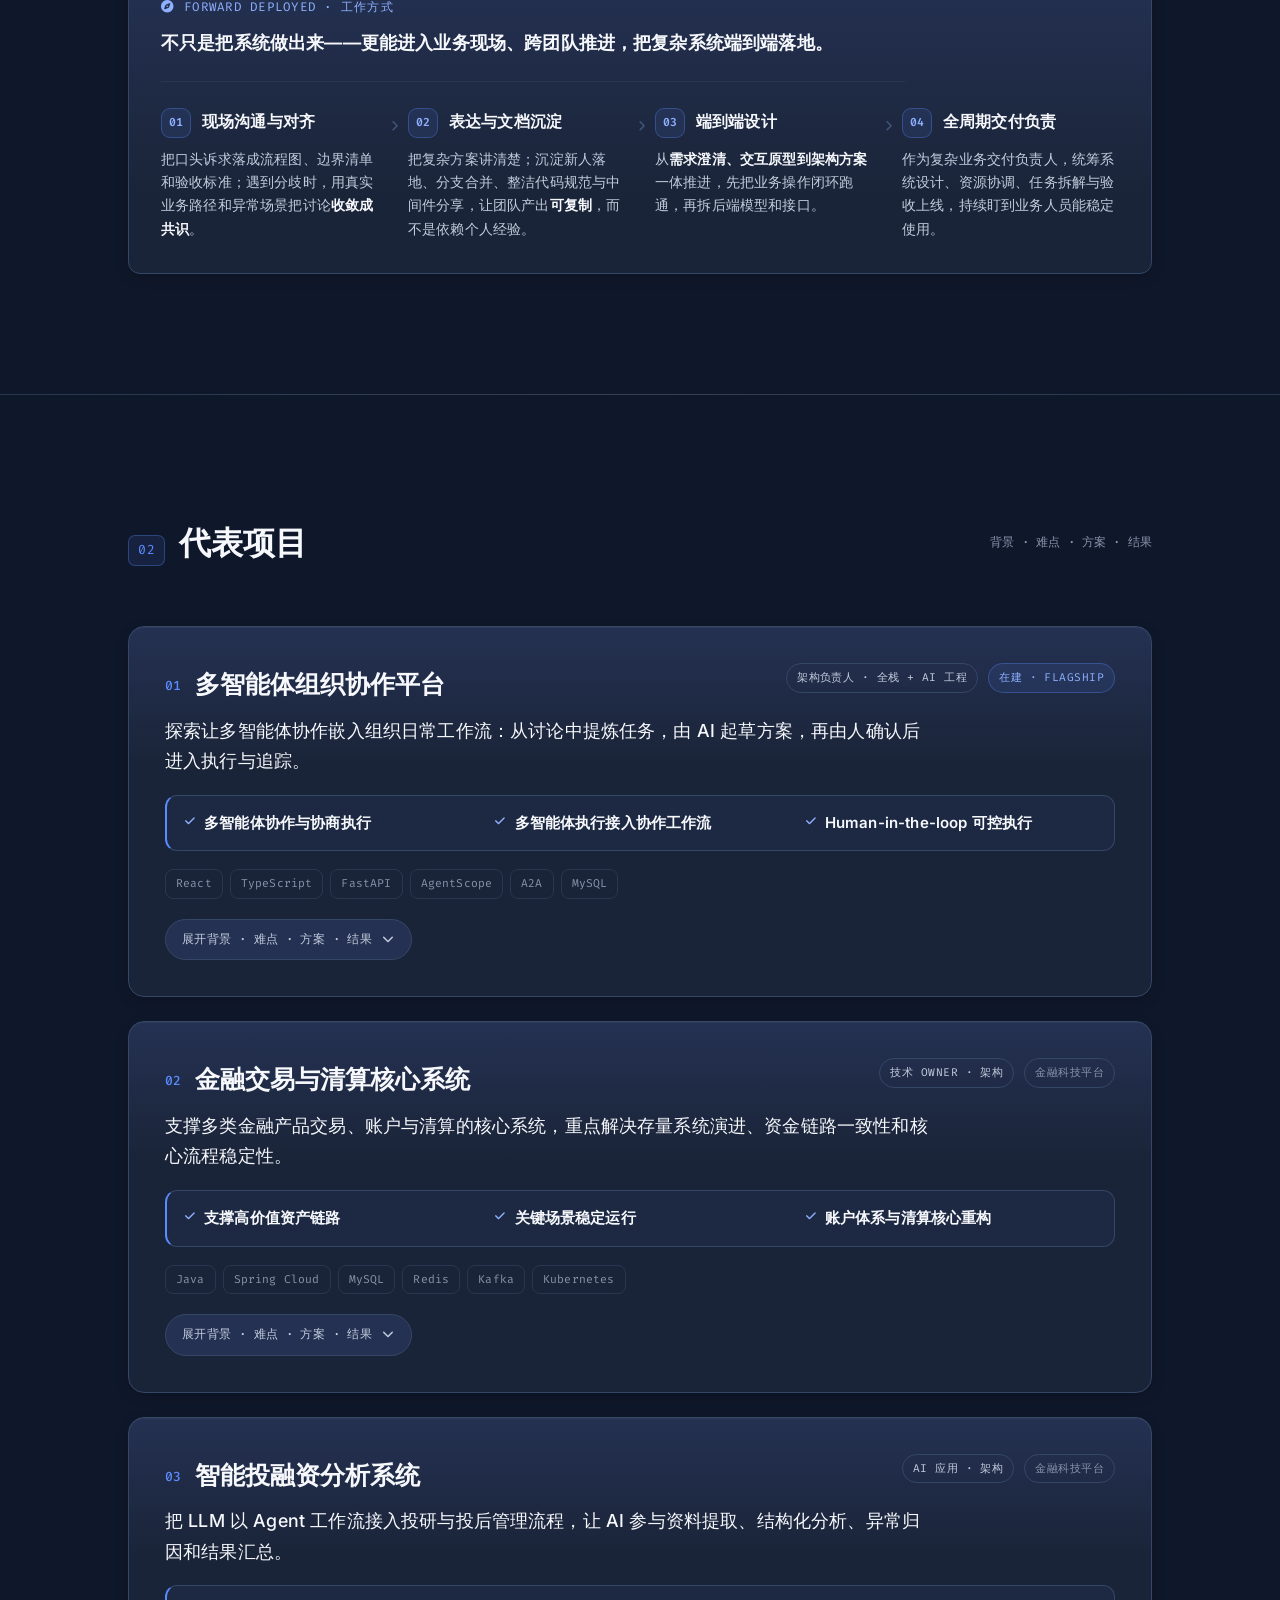
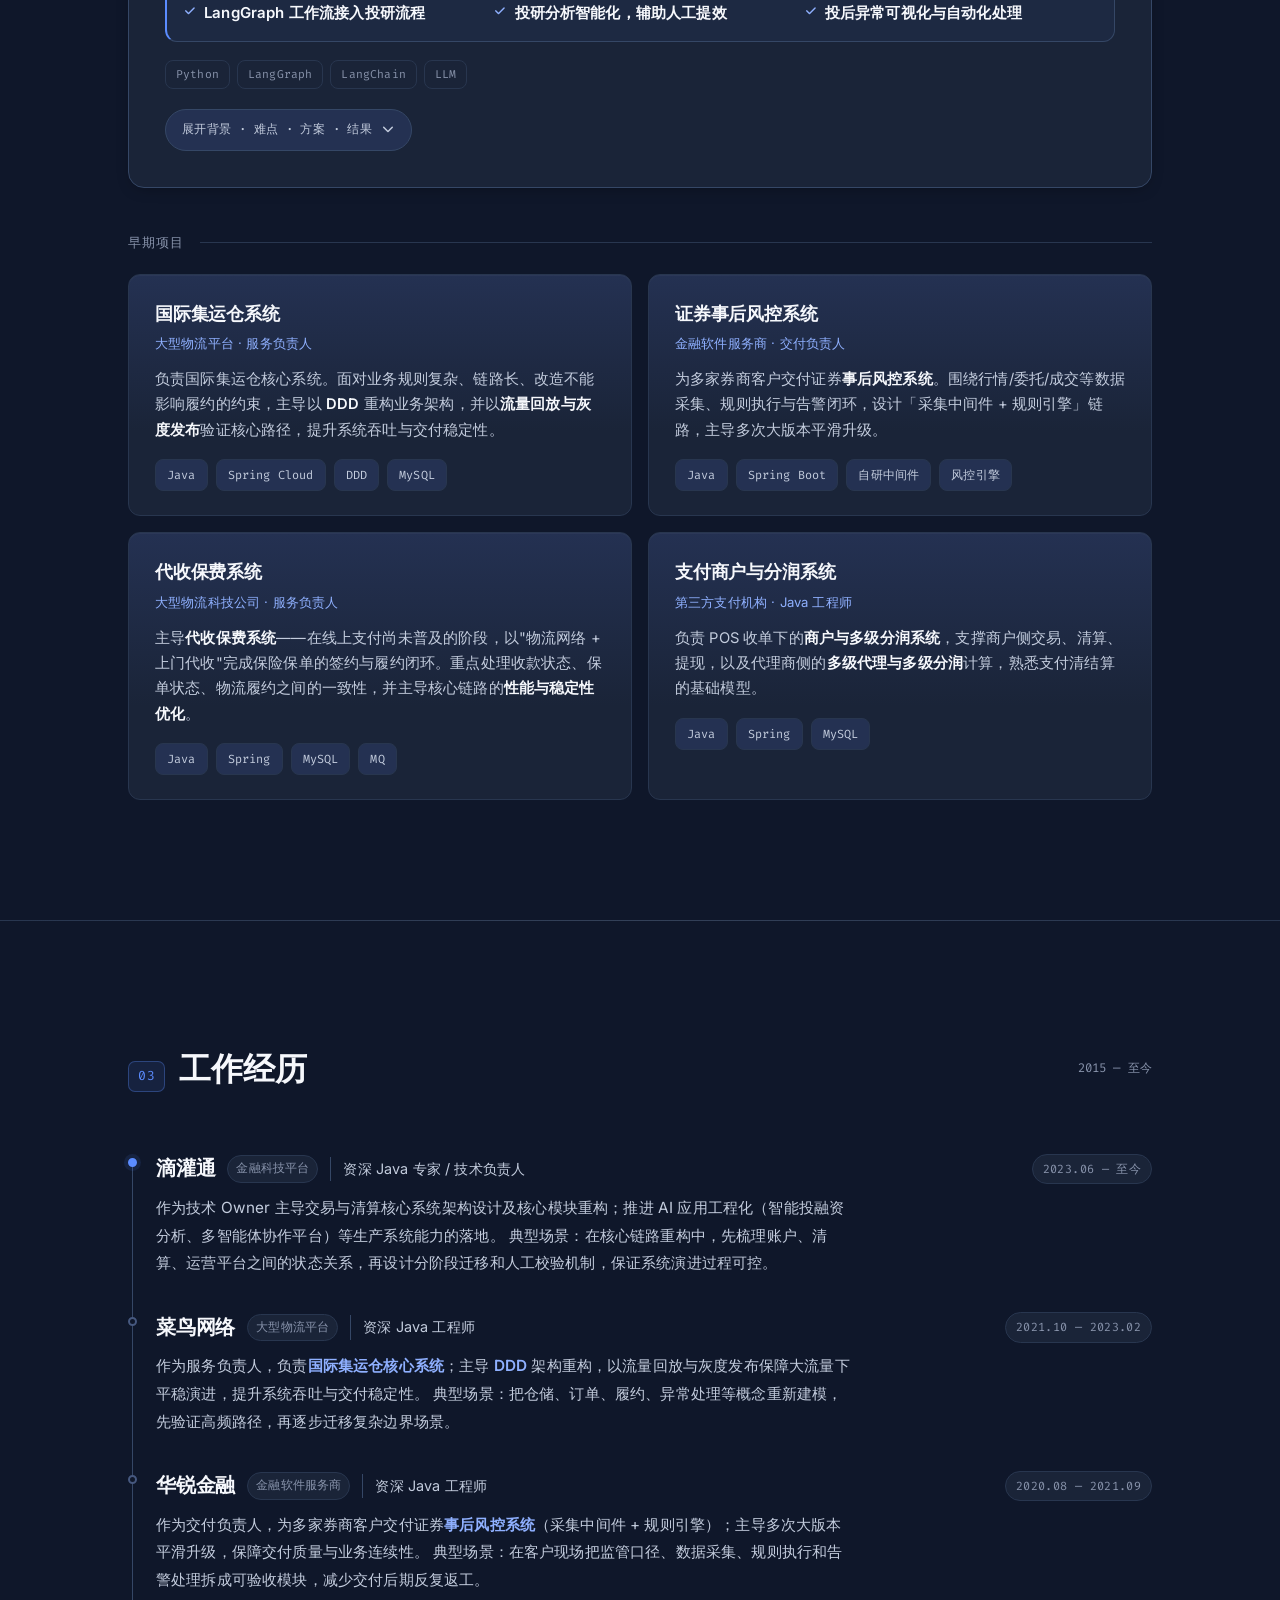
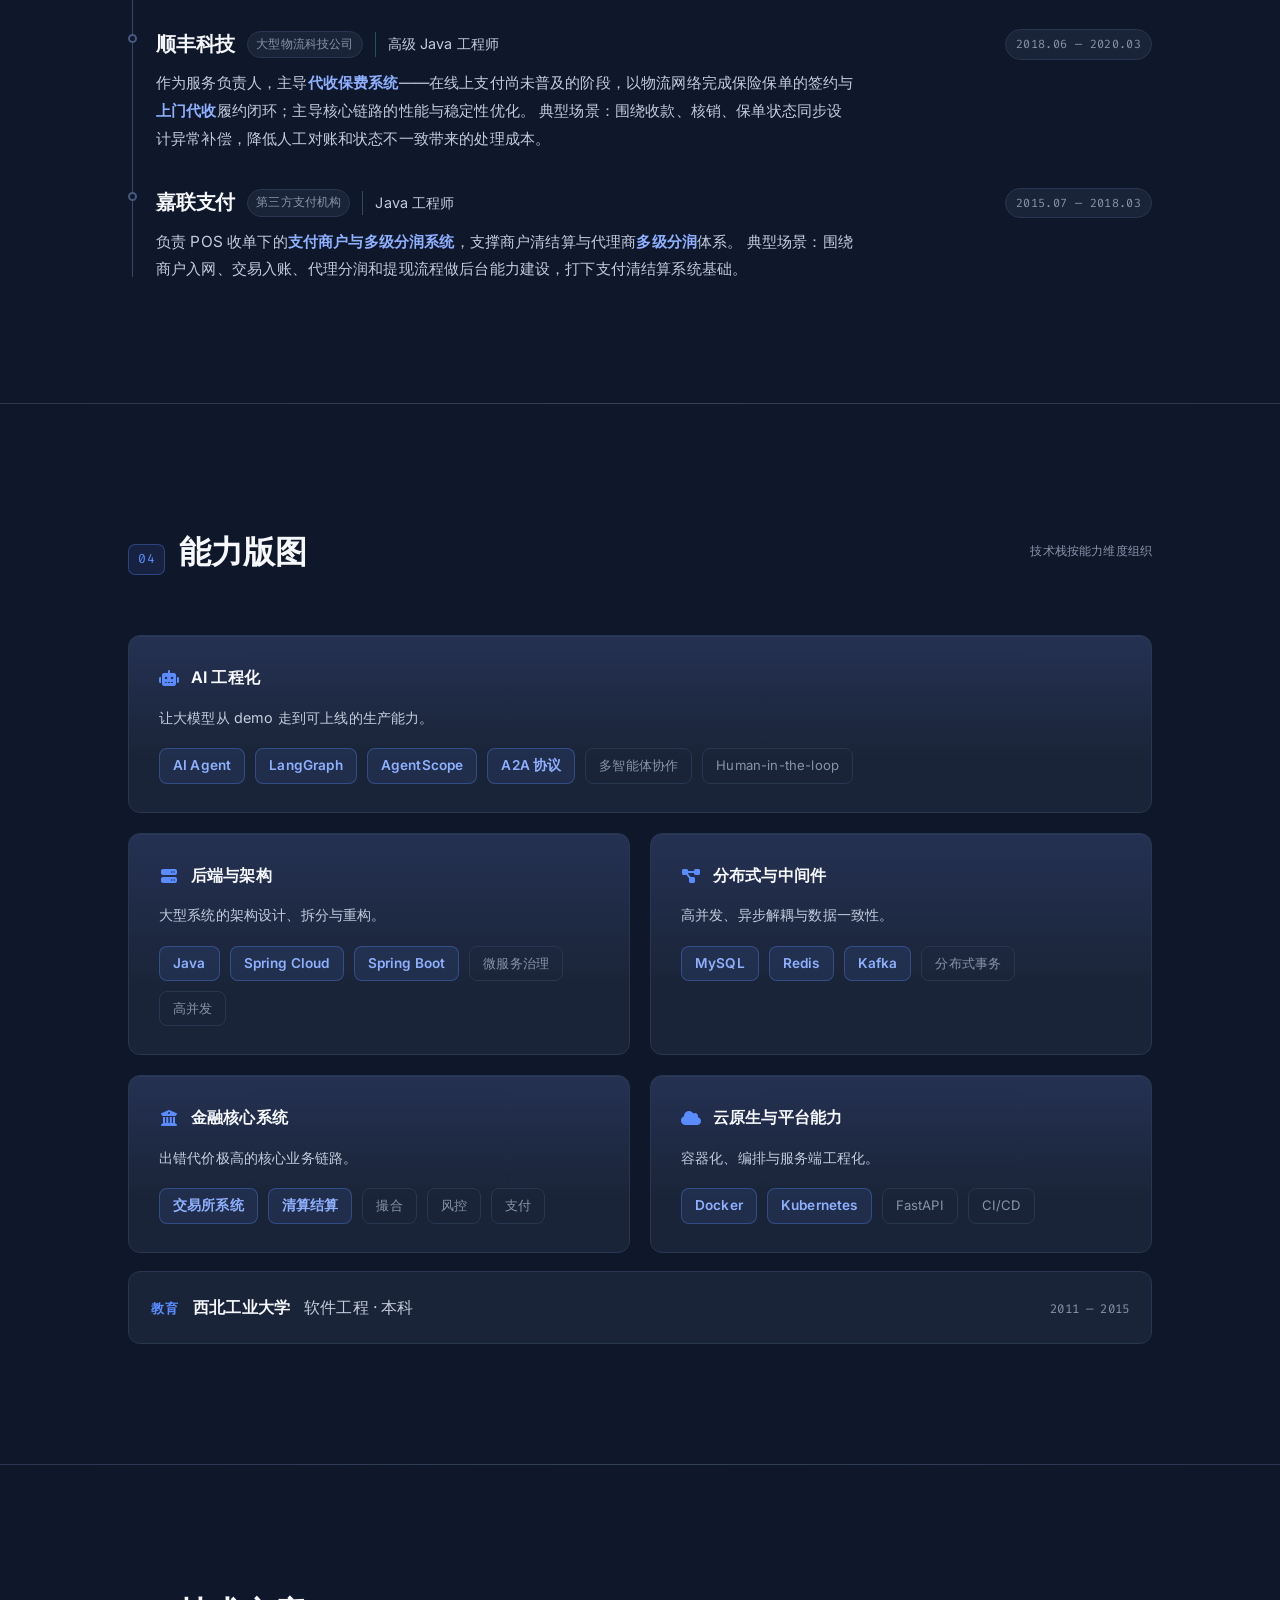
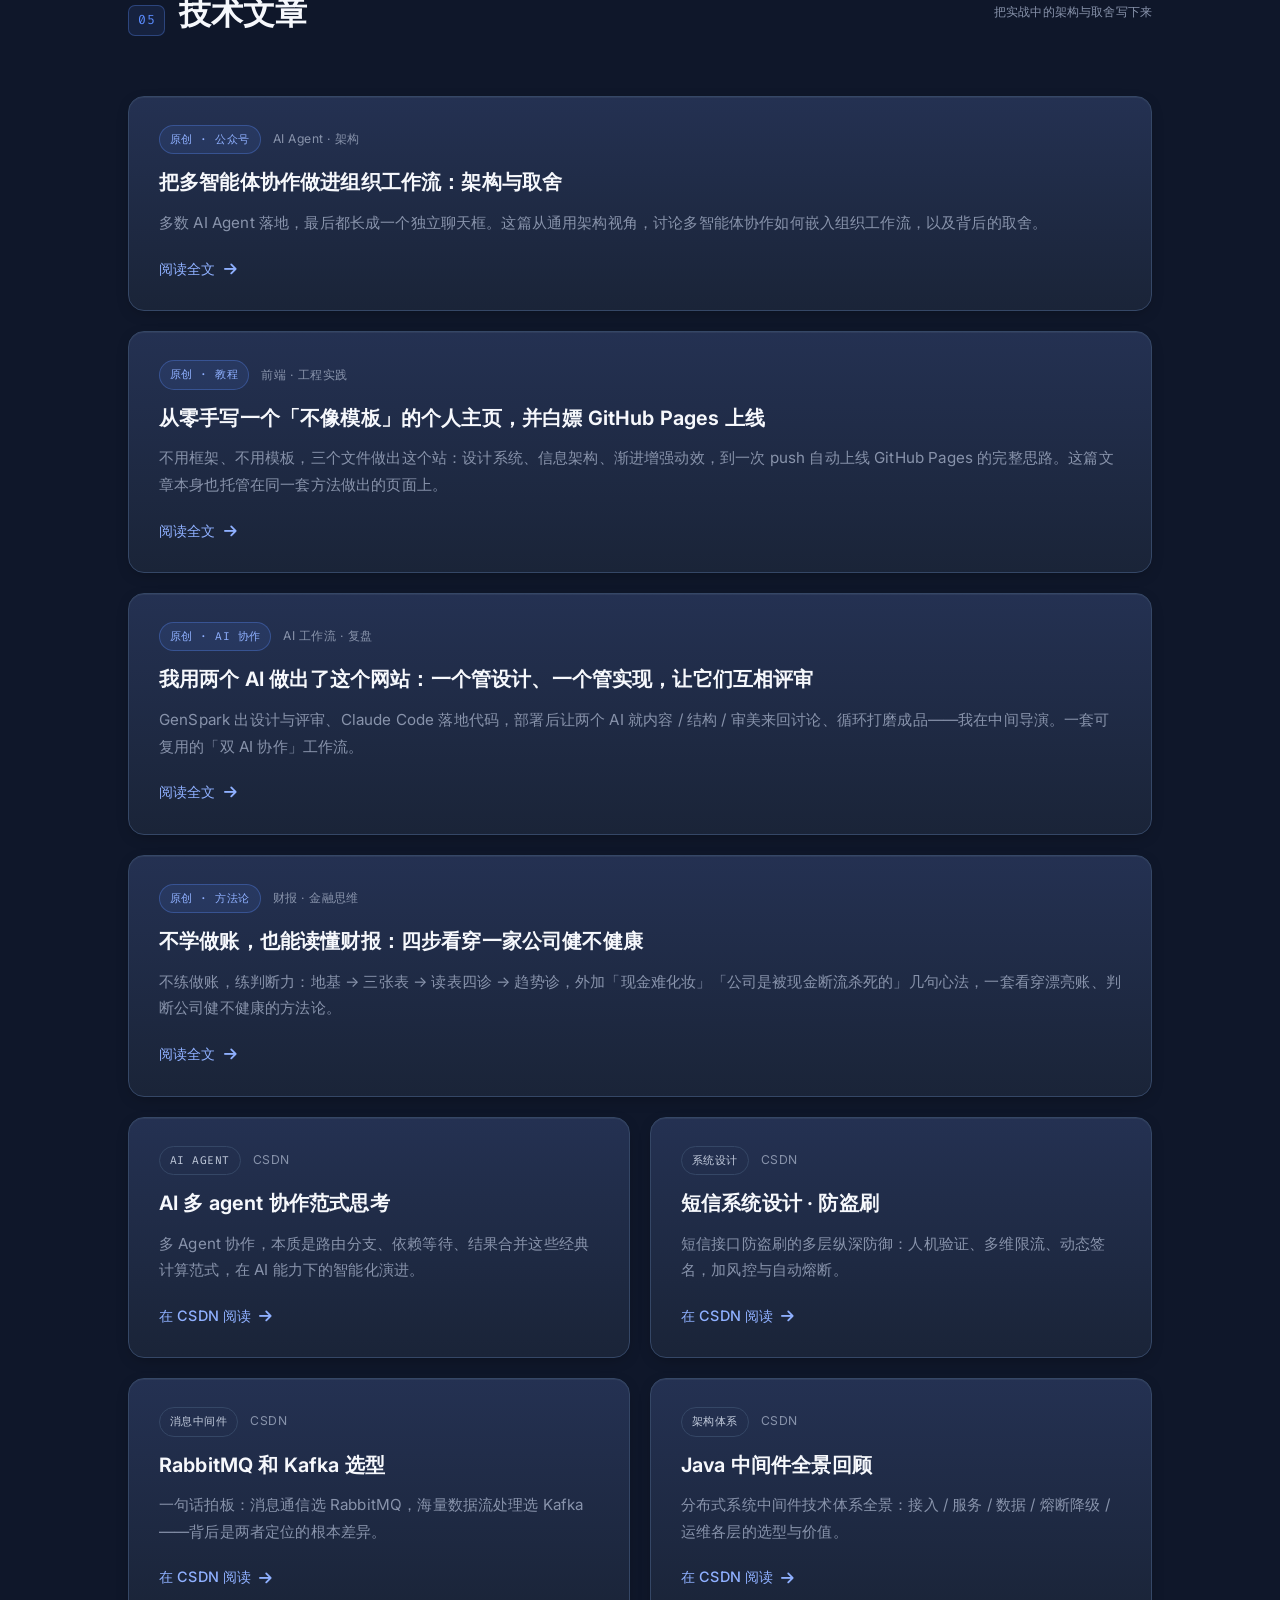
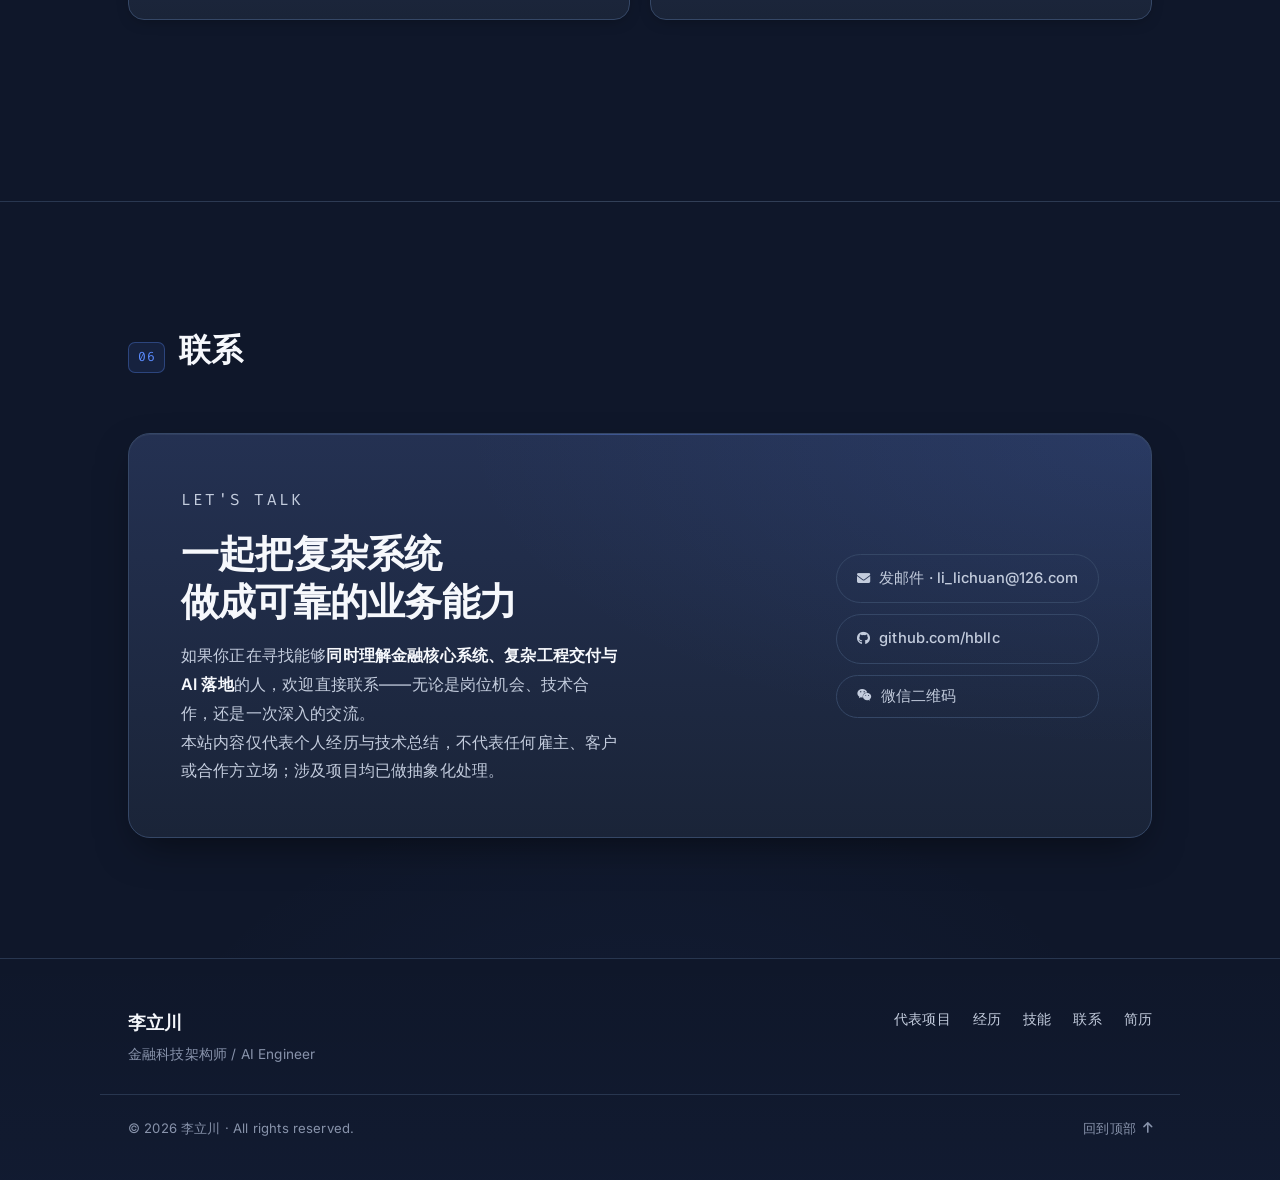
==== commit 6c2d9255: "articles: 新增《不学做账，也能读懂财报》并在首页登记 Co-Authored-By: Claude Opus 4.8 <noreply@anthropic.com>" ====
--- a/index.html
+++ b/index.html
@@ -590,6 +590,17 @@
                               <span class="article-card__more">阅读全文 <i class="fas fa-arrow-right" aria-hidden="true"></i></span>
                          </a>
 
+                         <!-- 旗舰原创：本站文章页 -->
+                         <a class="article-card article-card--feature reveal" href="articles/read-financial-statements.html" target="_blank" rel="noopener">
+                              <div class="article-card__meta">
+                                   <span class="chip chip--live">原创 · 方法论</span>
+                                   <span class="article-card__src">财报 · 金融思维</span>
+                              </div>
+                              <h3 class="article-card__title">不学做账，也能读懂财报：四步看穿一家公司健不健康</h3>
+                              <p class="article-card__excerpt">不练做账，练判断力：地基 → 三张表 → 读表四诊 → 趋势诊，外加「现金难化妆」「公司是被现金断流杀死的」几句心法，一套看穿漂亮账、判断公司健不健康的方法论。</p>
+                              <span class="article-card__more">阅读全文 <i class="fas fa-arrow-right" aria-hidden="true"></i></span>
+                         </a>
+
                          <!-- CSDN 精选 -->
                          <a class="article-card reveal" href="https://blog.csdn.net/weixin_42632514/article/details/153395132" target="_blank" rel="noopener">
                               <div class="article-card__meta">
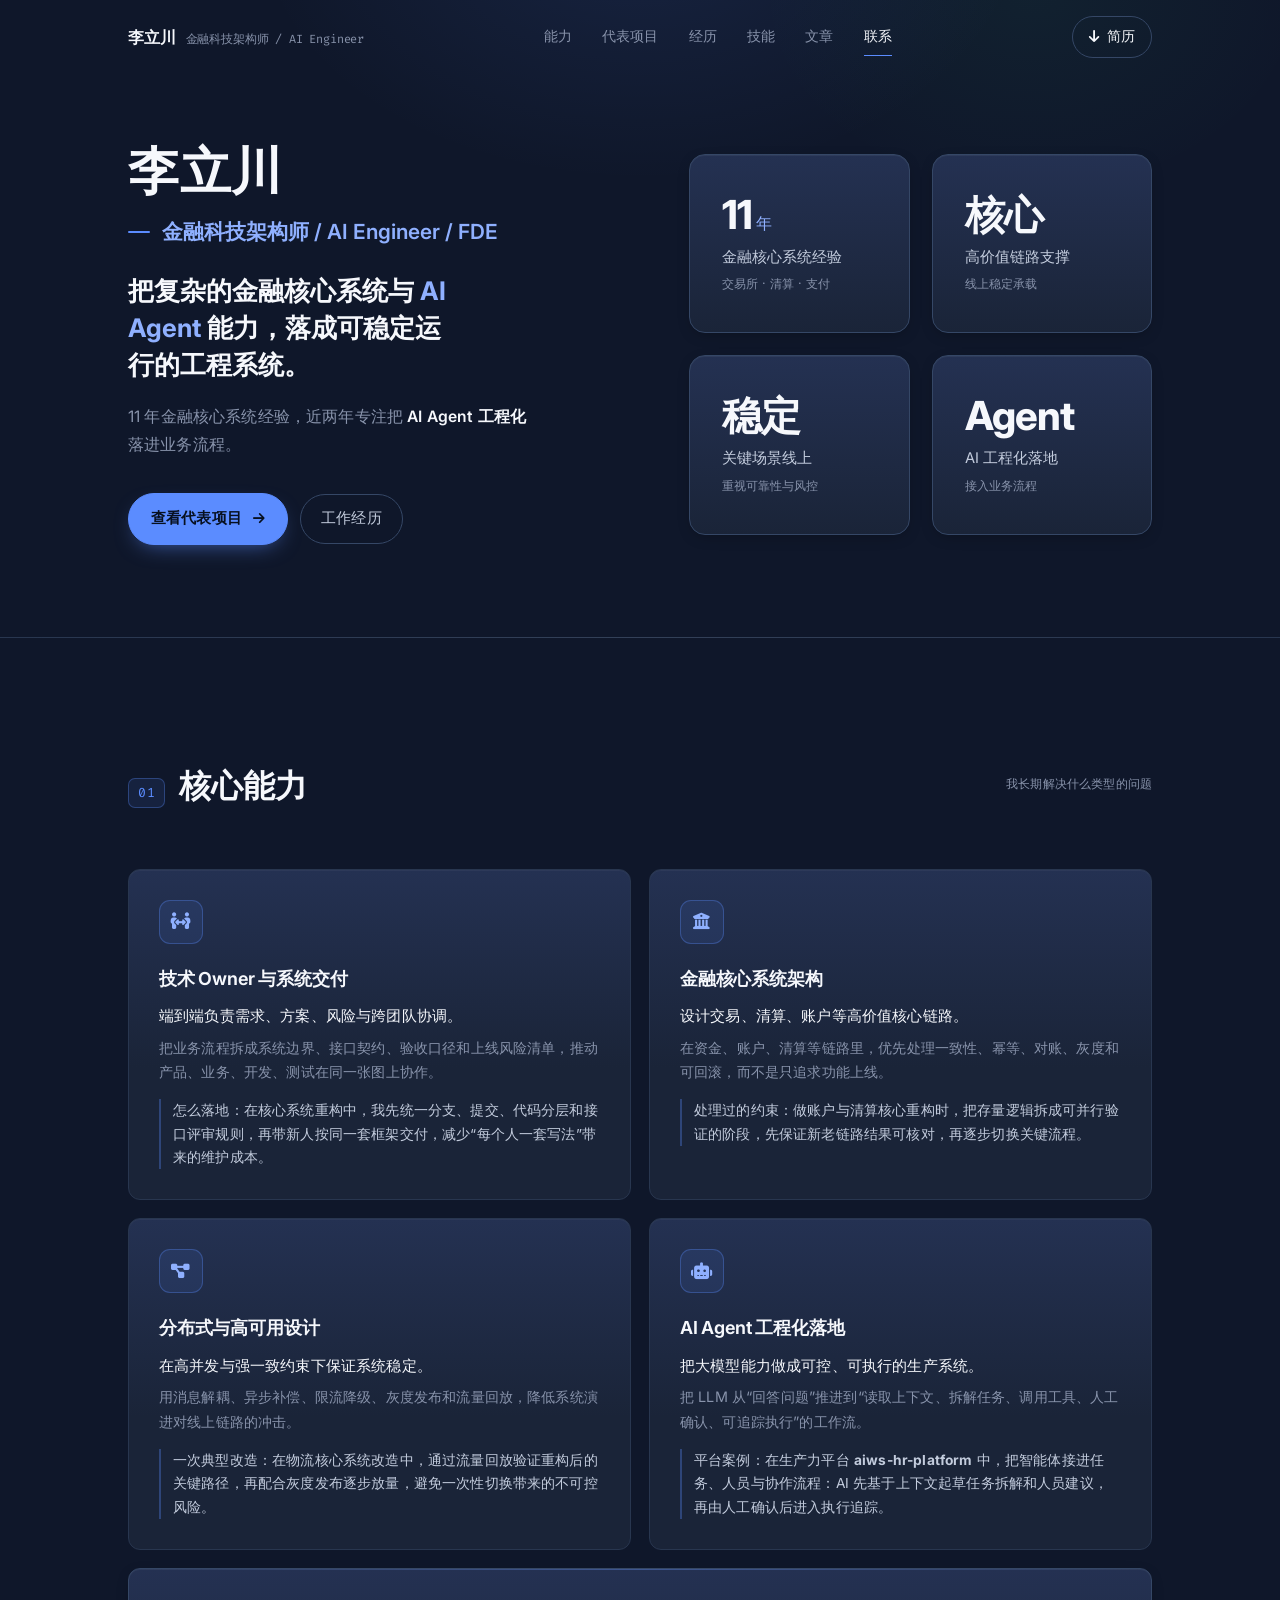
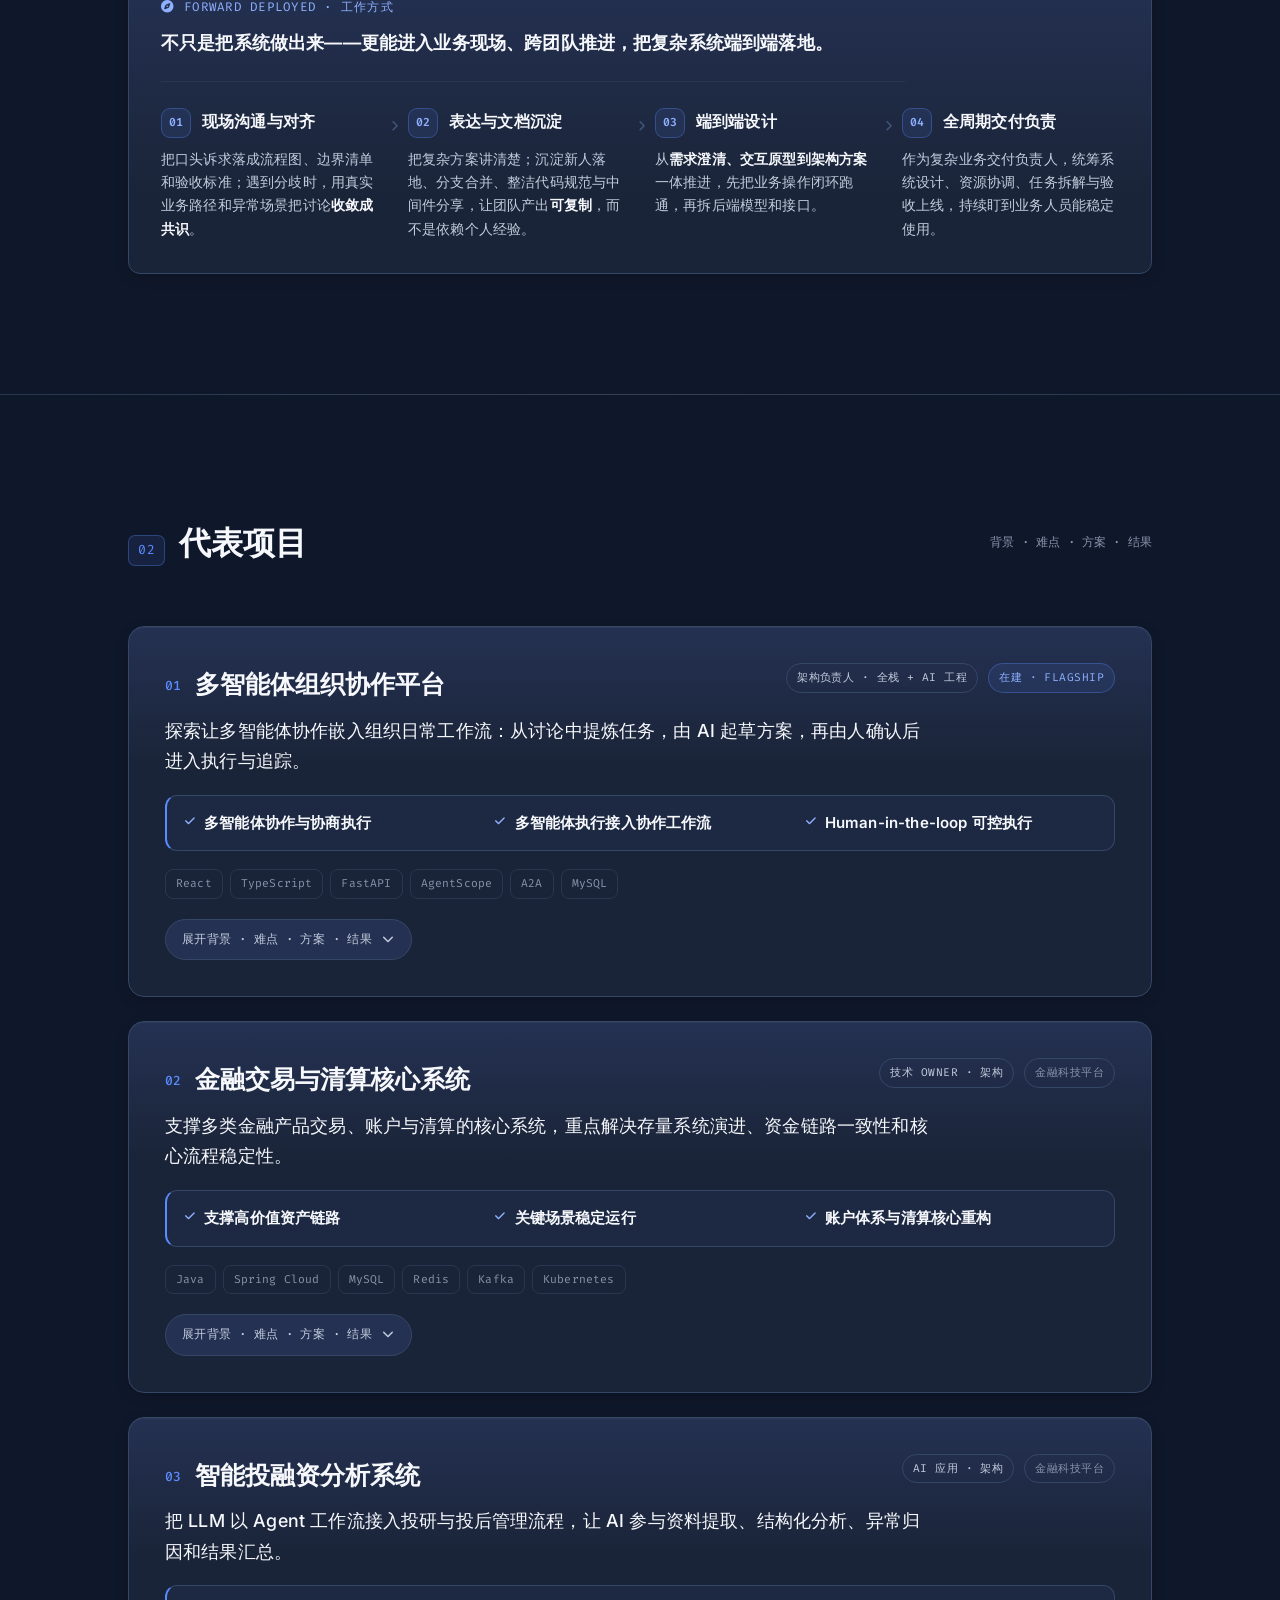
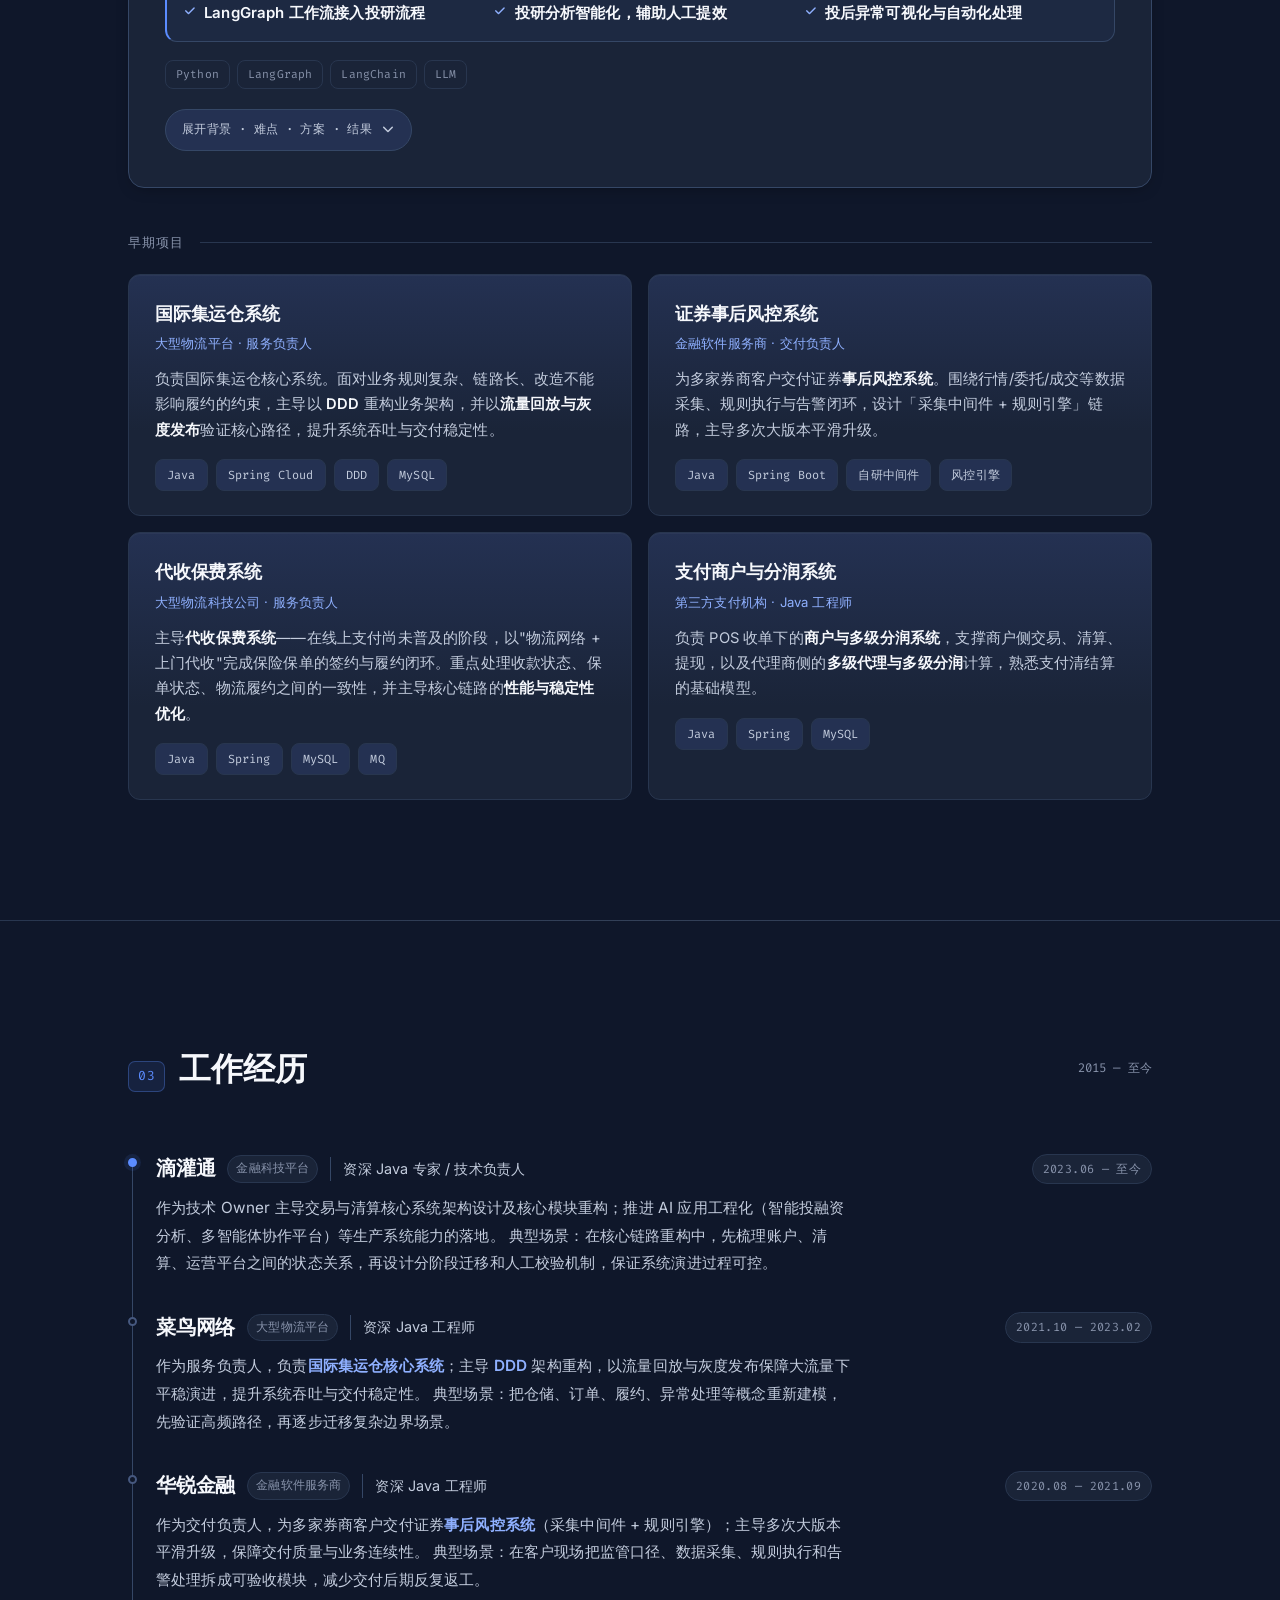
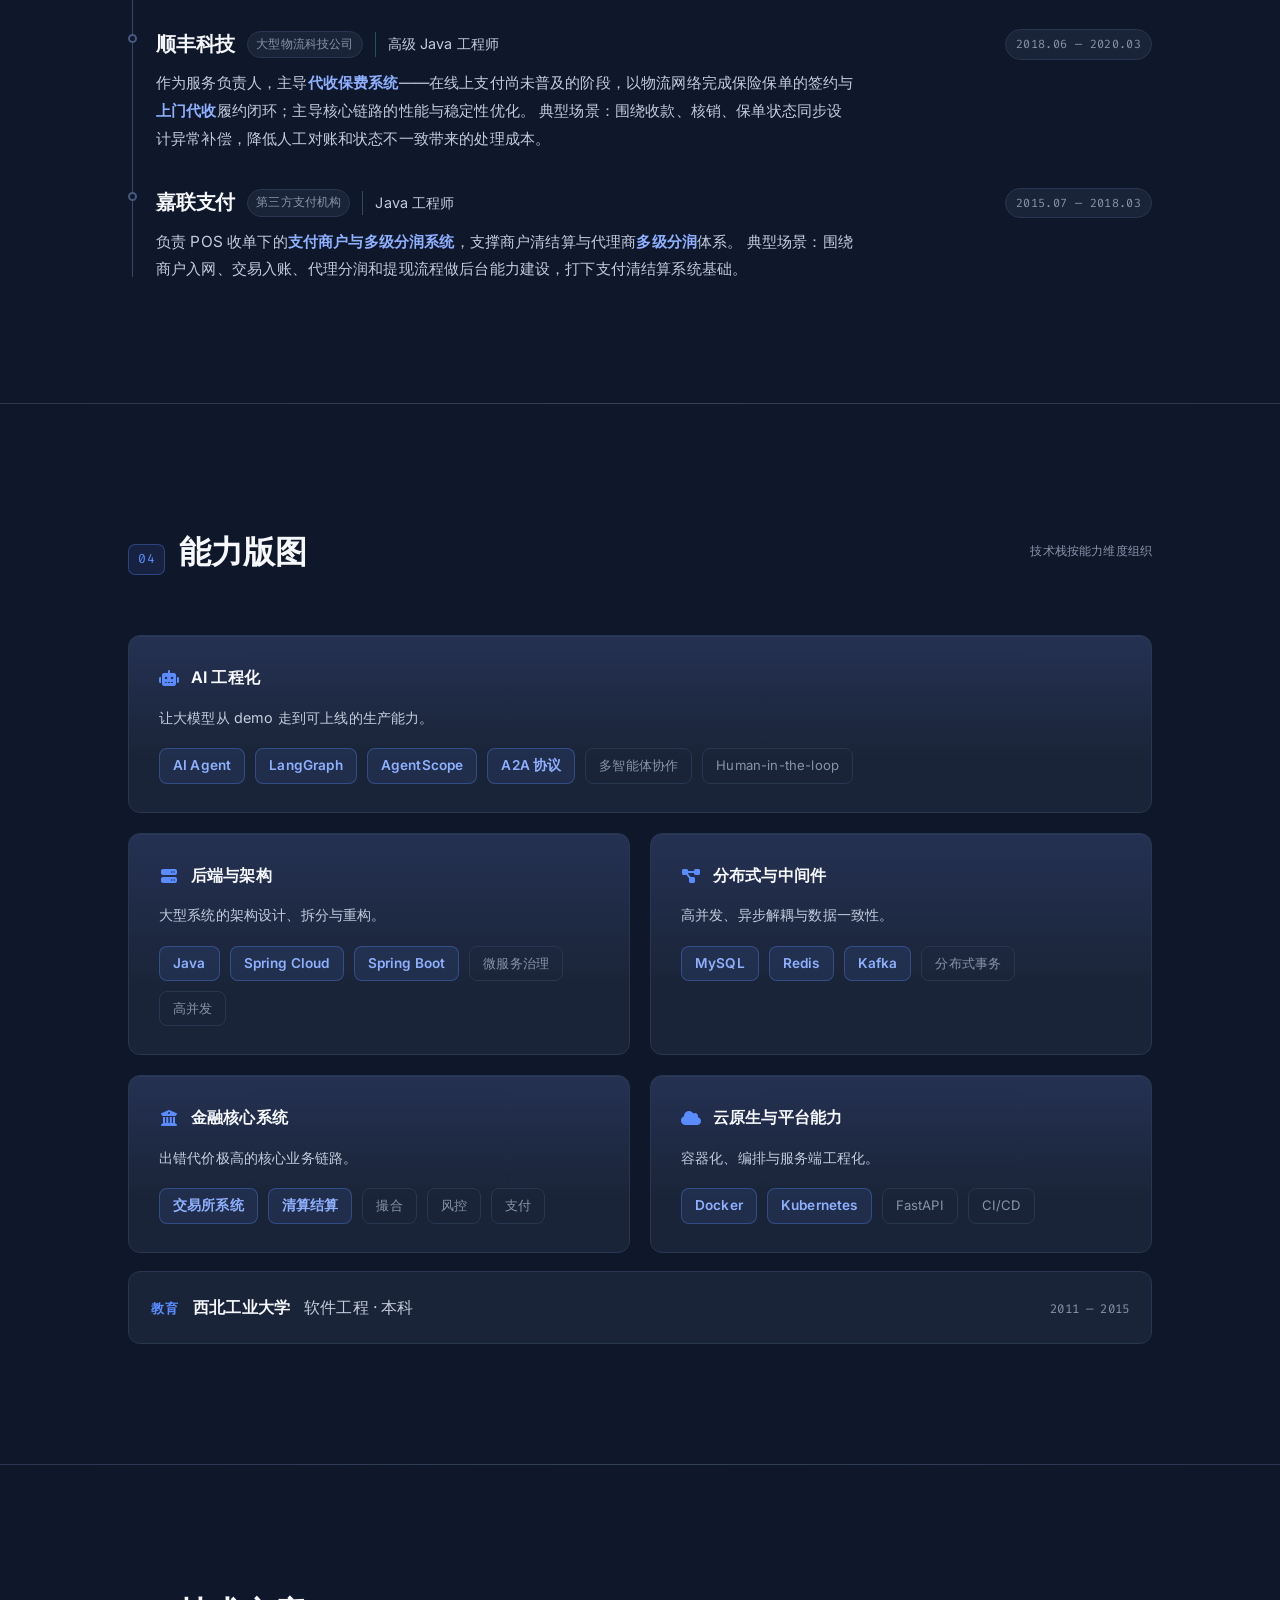
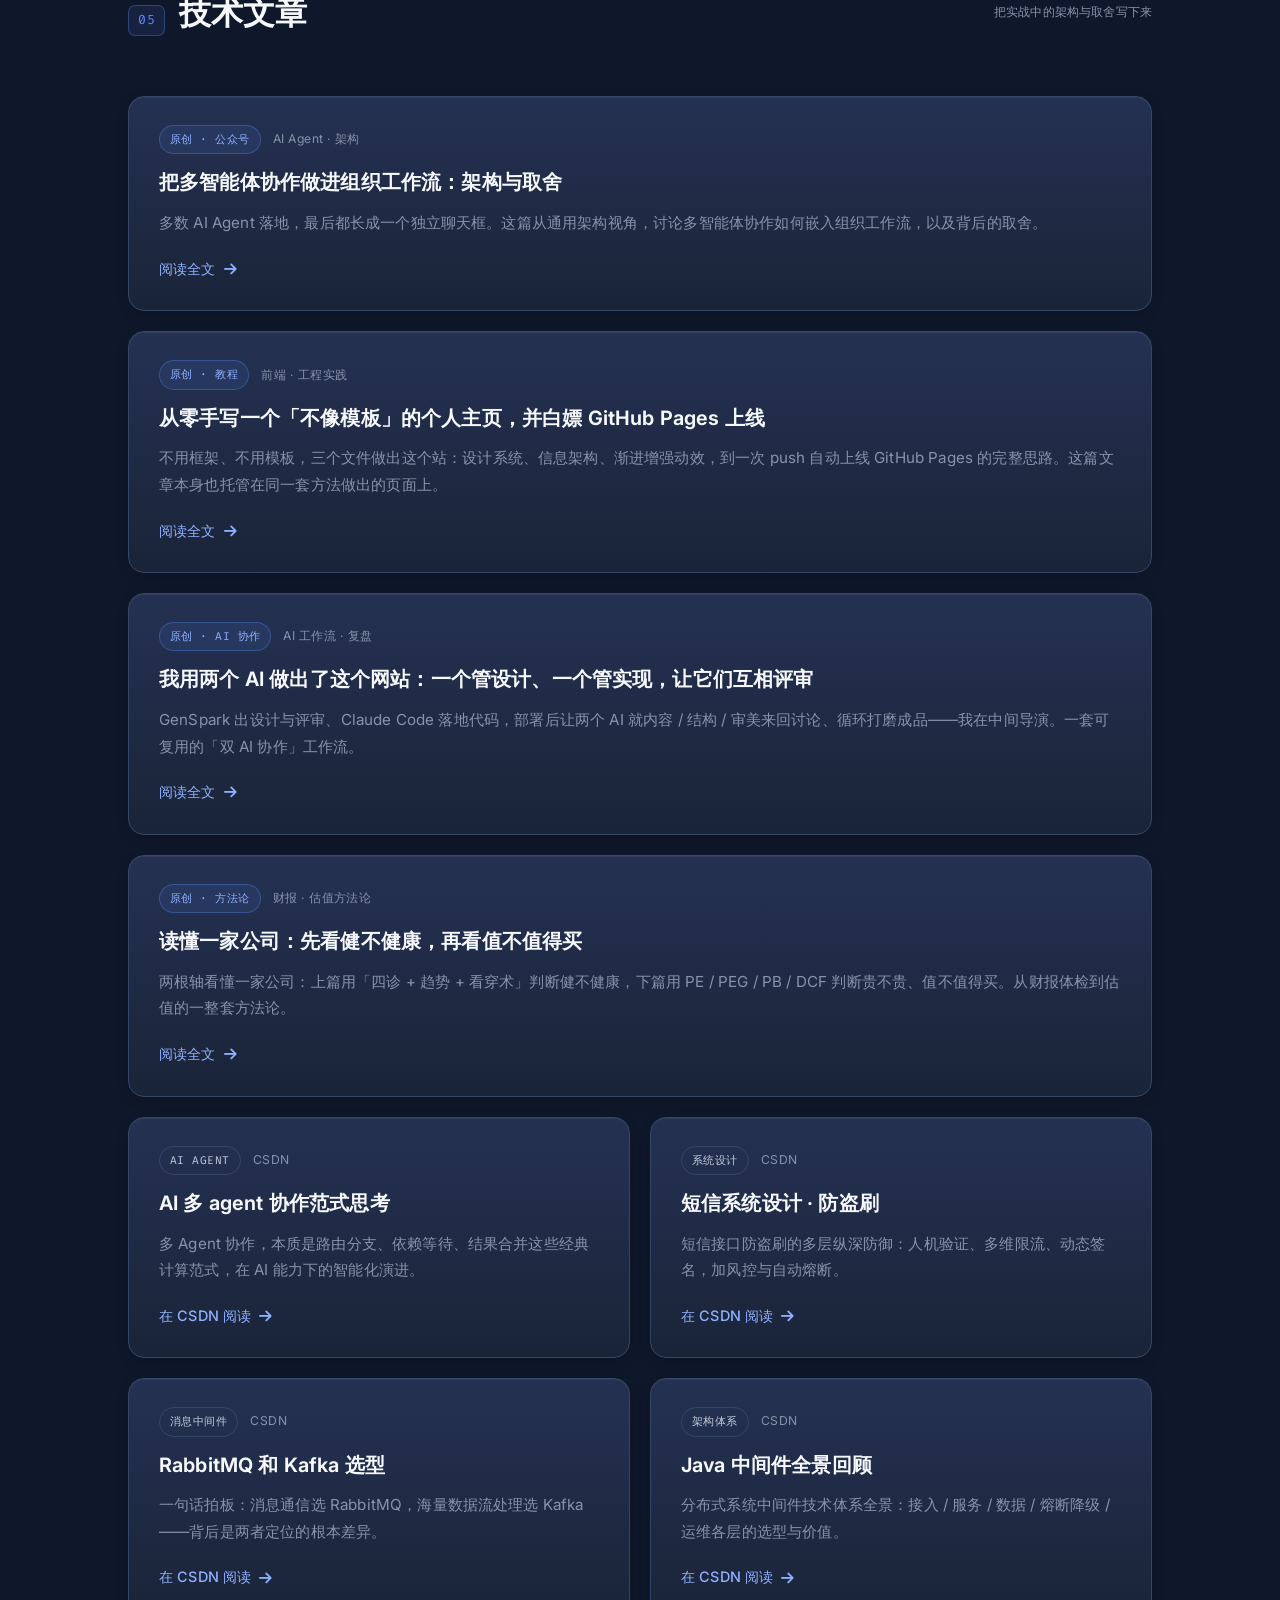
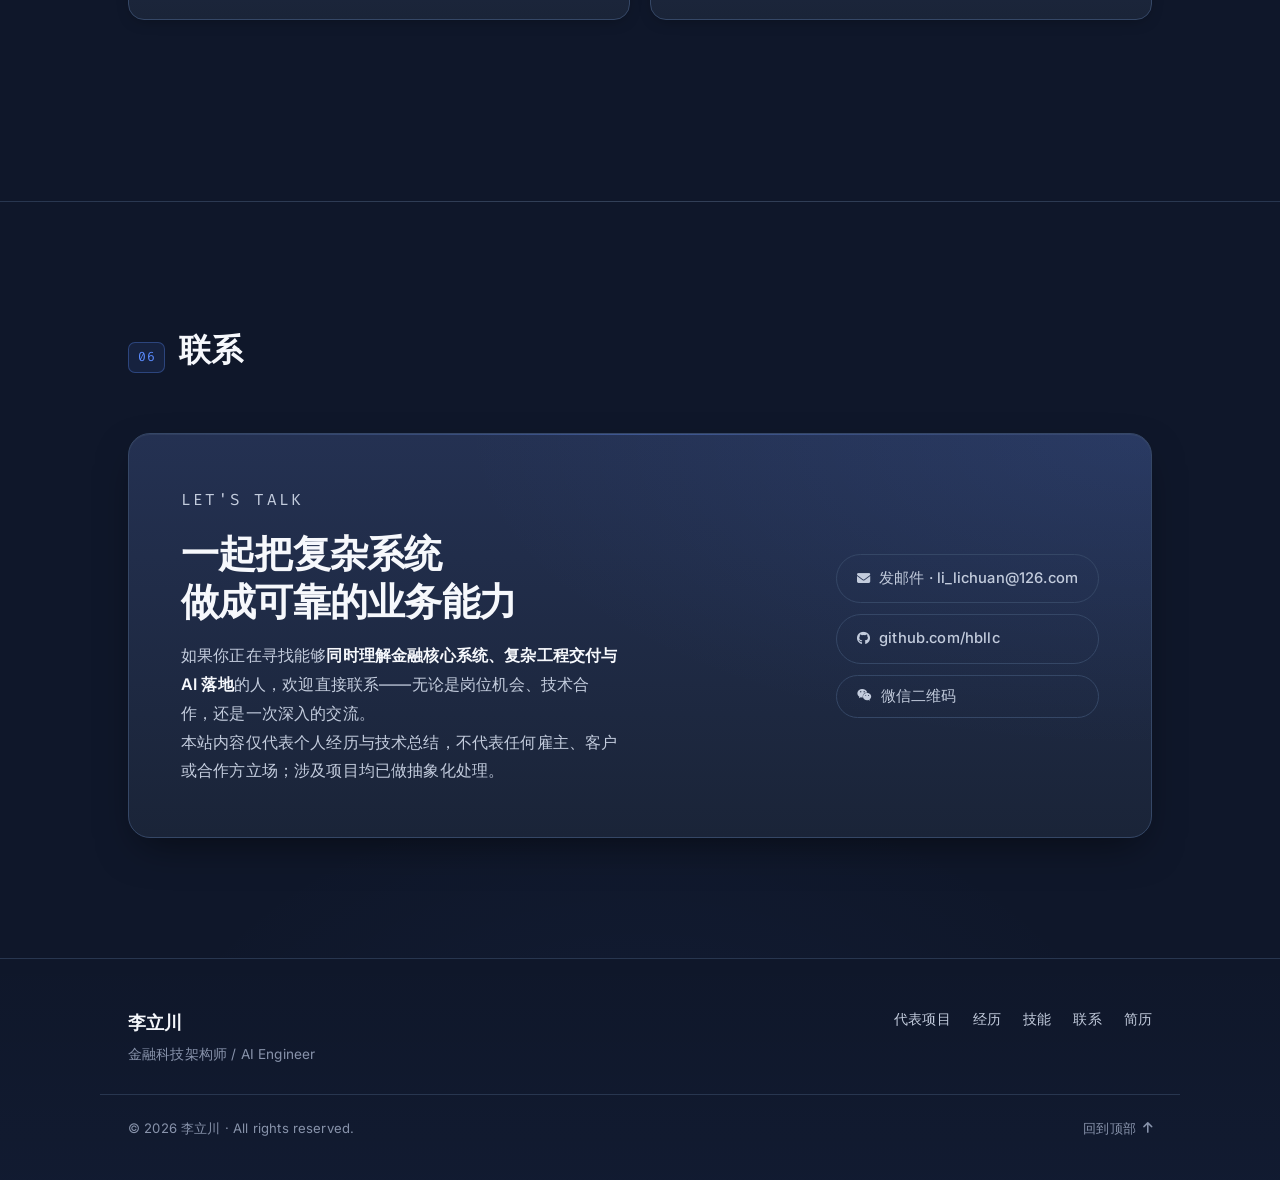
==== commit bd4ffff5: "articles: 财报文并入「估值」下篇，合成「健康度+估值」两轴完整方法论 Co-Authored-By: Claude Opus 4.8 <noreply@anthropic.com>" ====
--- a/index.html
+++ b/index.html
@@ -594,10 +594,10 @@
                          <a class="article-card article-card--feature reveal" href="articles/read-financial-statements.html" target="_blank" rel="noopener">
                               <div class="article-card__meta">
                                    <span class="chip chip--live">原创 · 方法论</span>
-                                   <span class="article-card__src">财报 · 金融思维</span>
-                              </div>
-                              <h3 class="article-card__title">不学做账，也能读懂财报：四步看穿一家公司健不健康</h3>
-                              <p class="article-card__excerpt">不练做账，练判断力：地基 → 三张表 → 读表四诊 → 趋势诊，外加「现金难化妆」「公司是被现金断流杀死的」几句心法，一套看穿漂亮账、判断公司健不健康的方法论。</p>
+                                   <span class="article-card__src">财报 · 估值方法论</span>
+                              </div>
+                              <h3 class="article-card__title">读懂一家公司：先看健不健康，再看值不值得买</h3>
+                              <p class="article-card__excerpt">两根轴看懂一家公司：上篇用「四诊 + 趋势 + 看穿术」判断健不健康，下篇用 PE / PEG / PB / DCF 判断贵不贵、值不值得买。从财报体检到估值的一整套方法论。</p>
                               <span class="article-card__more">阅读全文 <i class="fas fa-arrow-right" aria-hidden="true"></i></span>
                          </a>
 
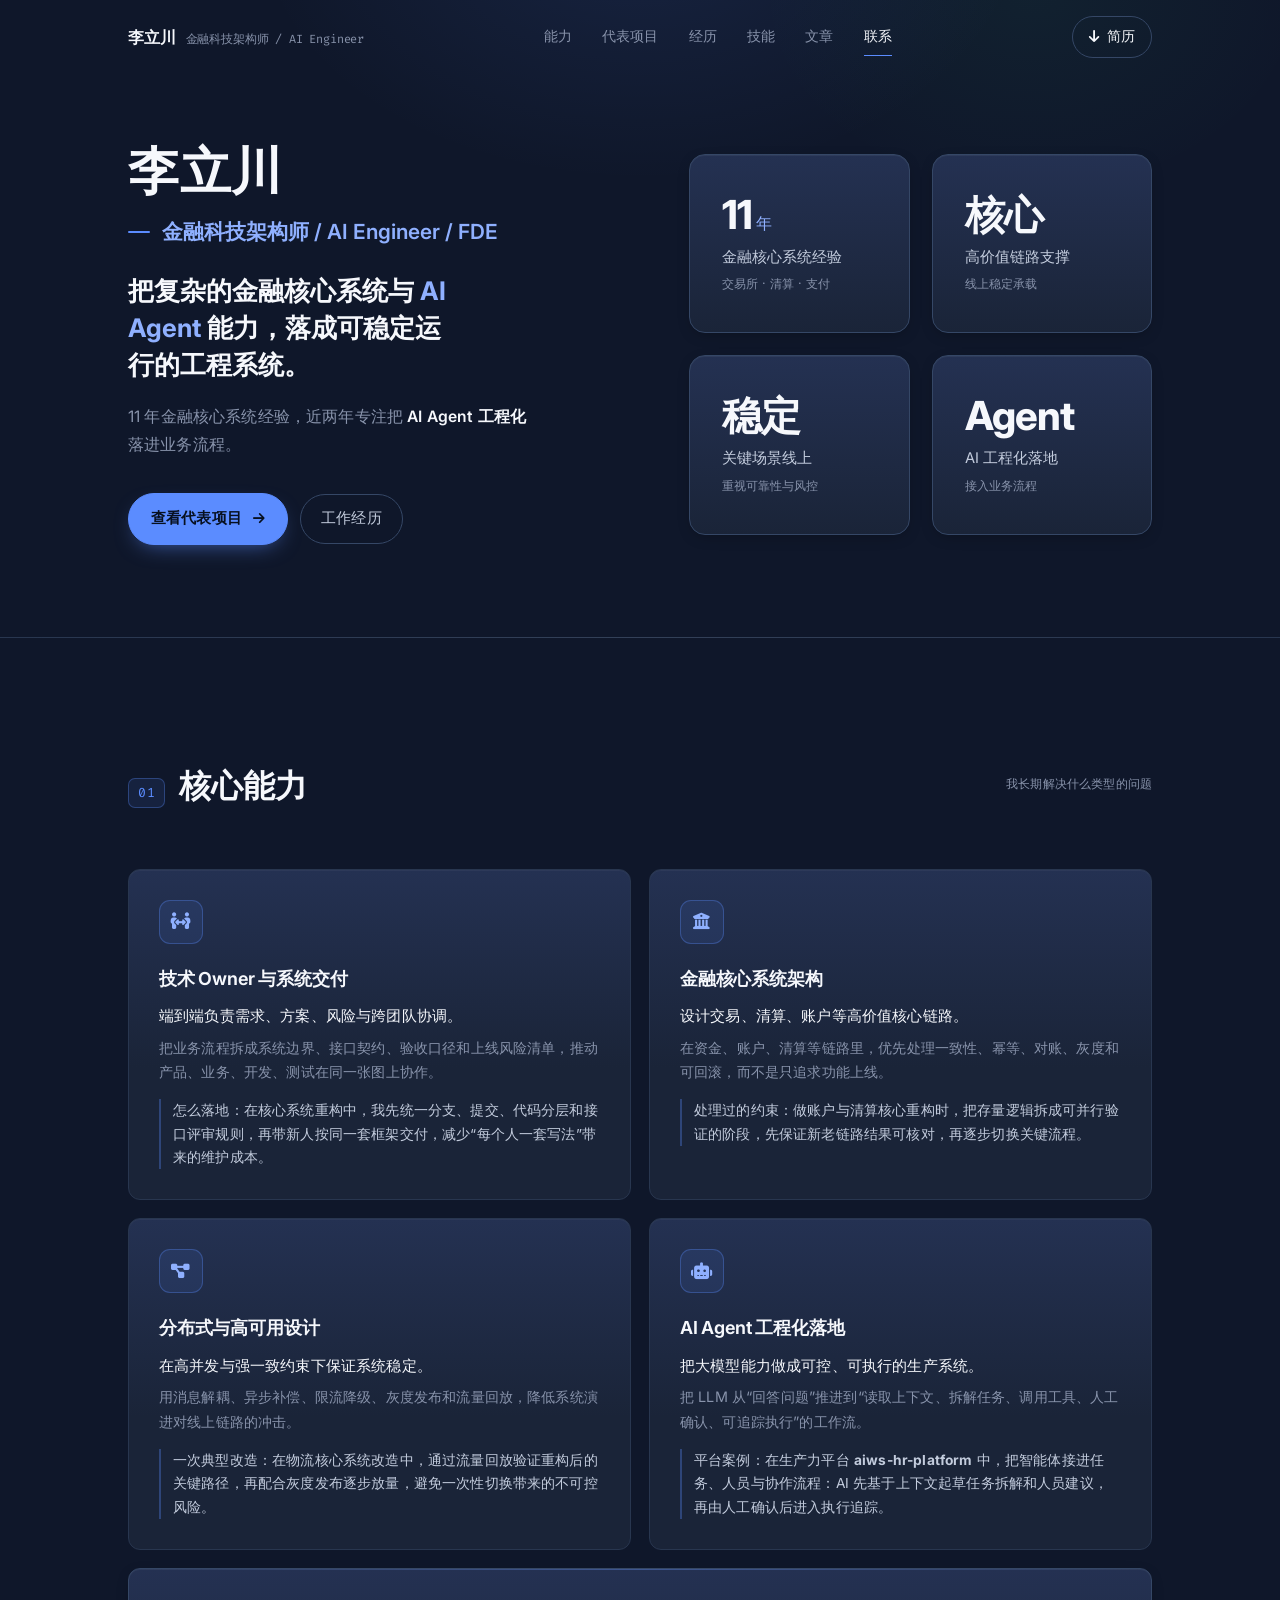
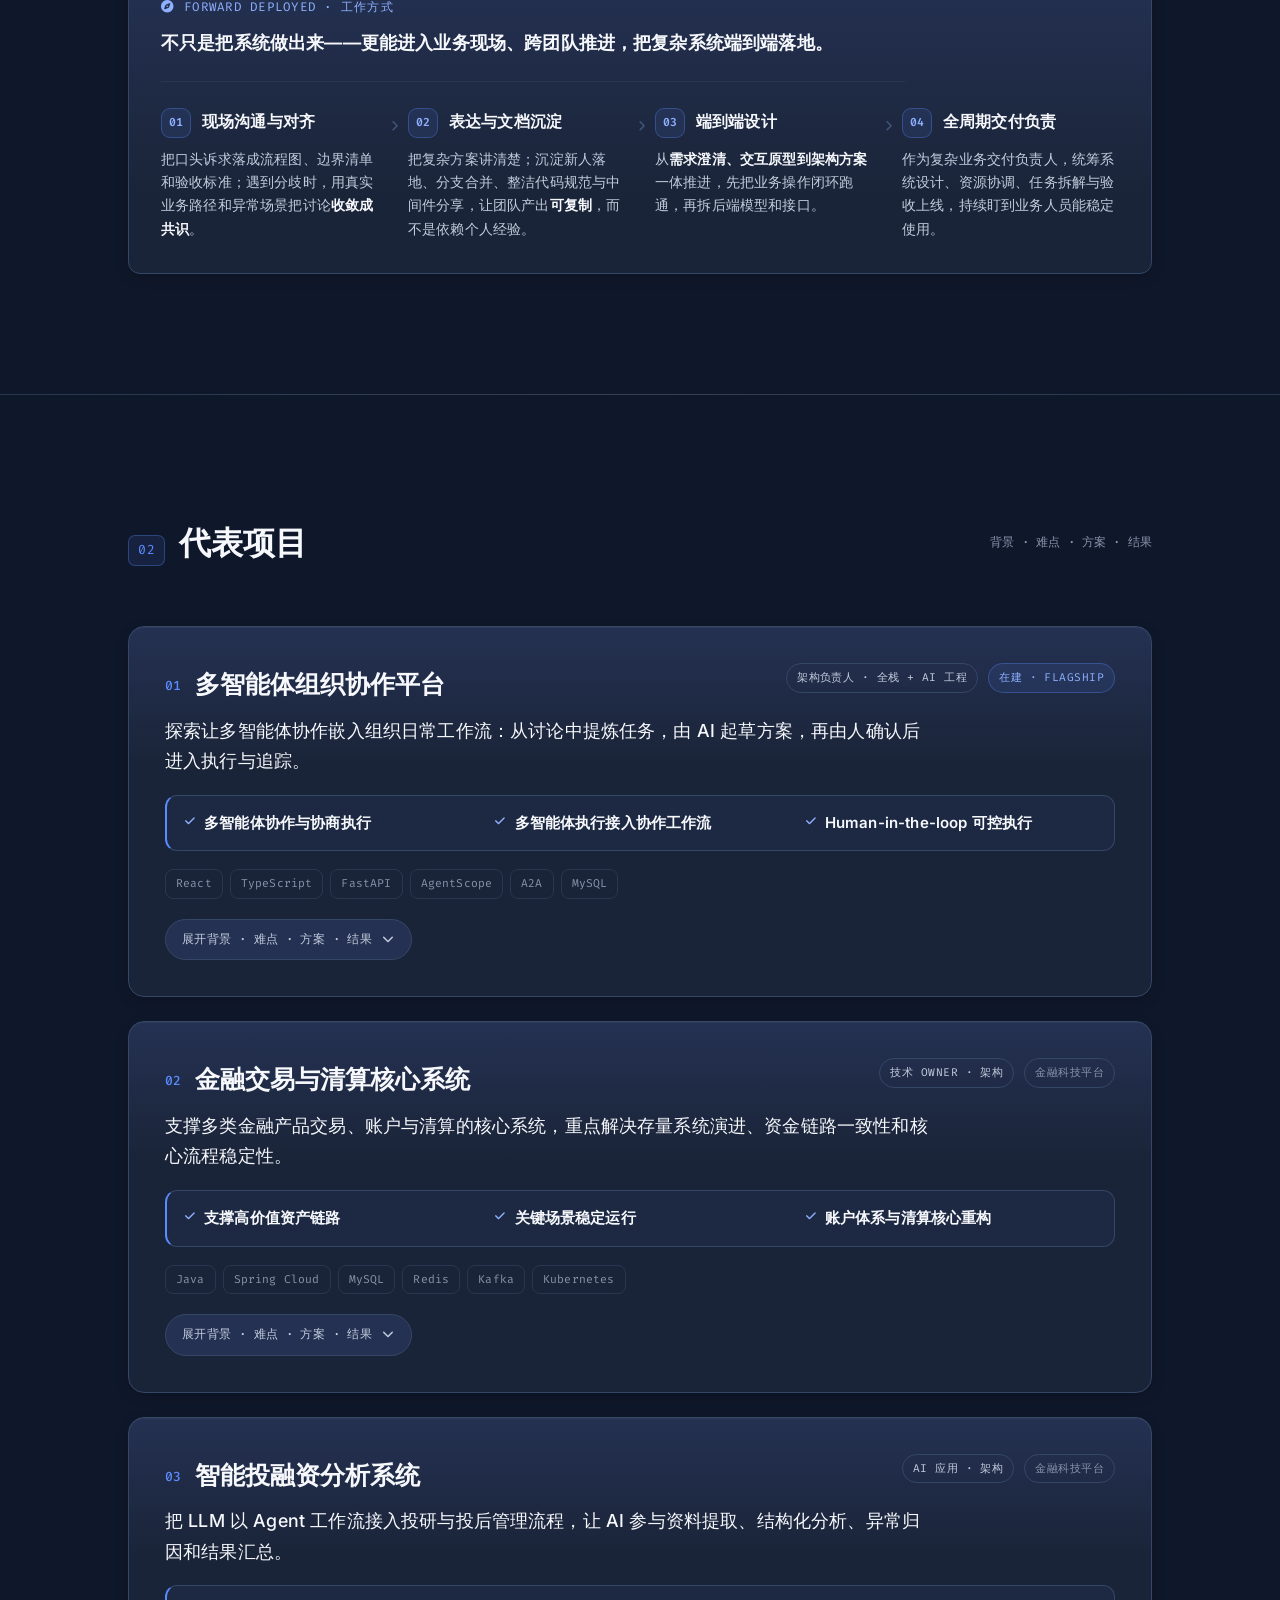
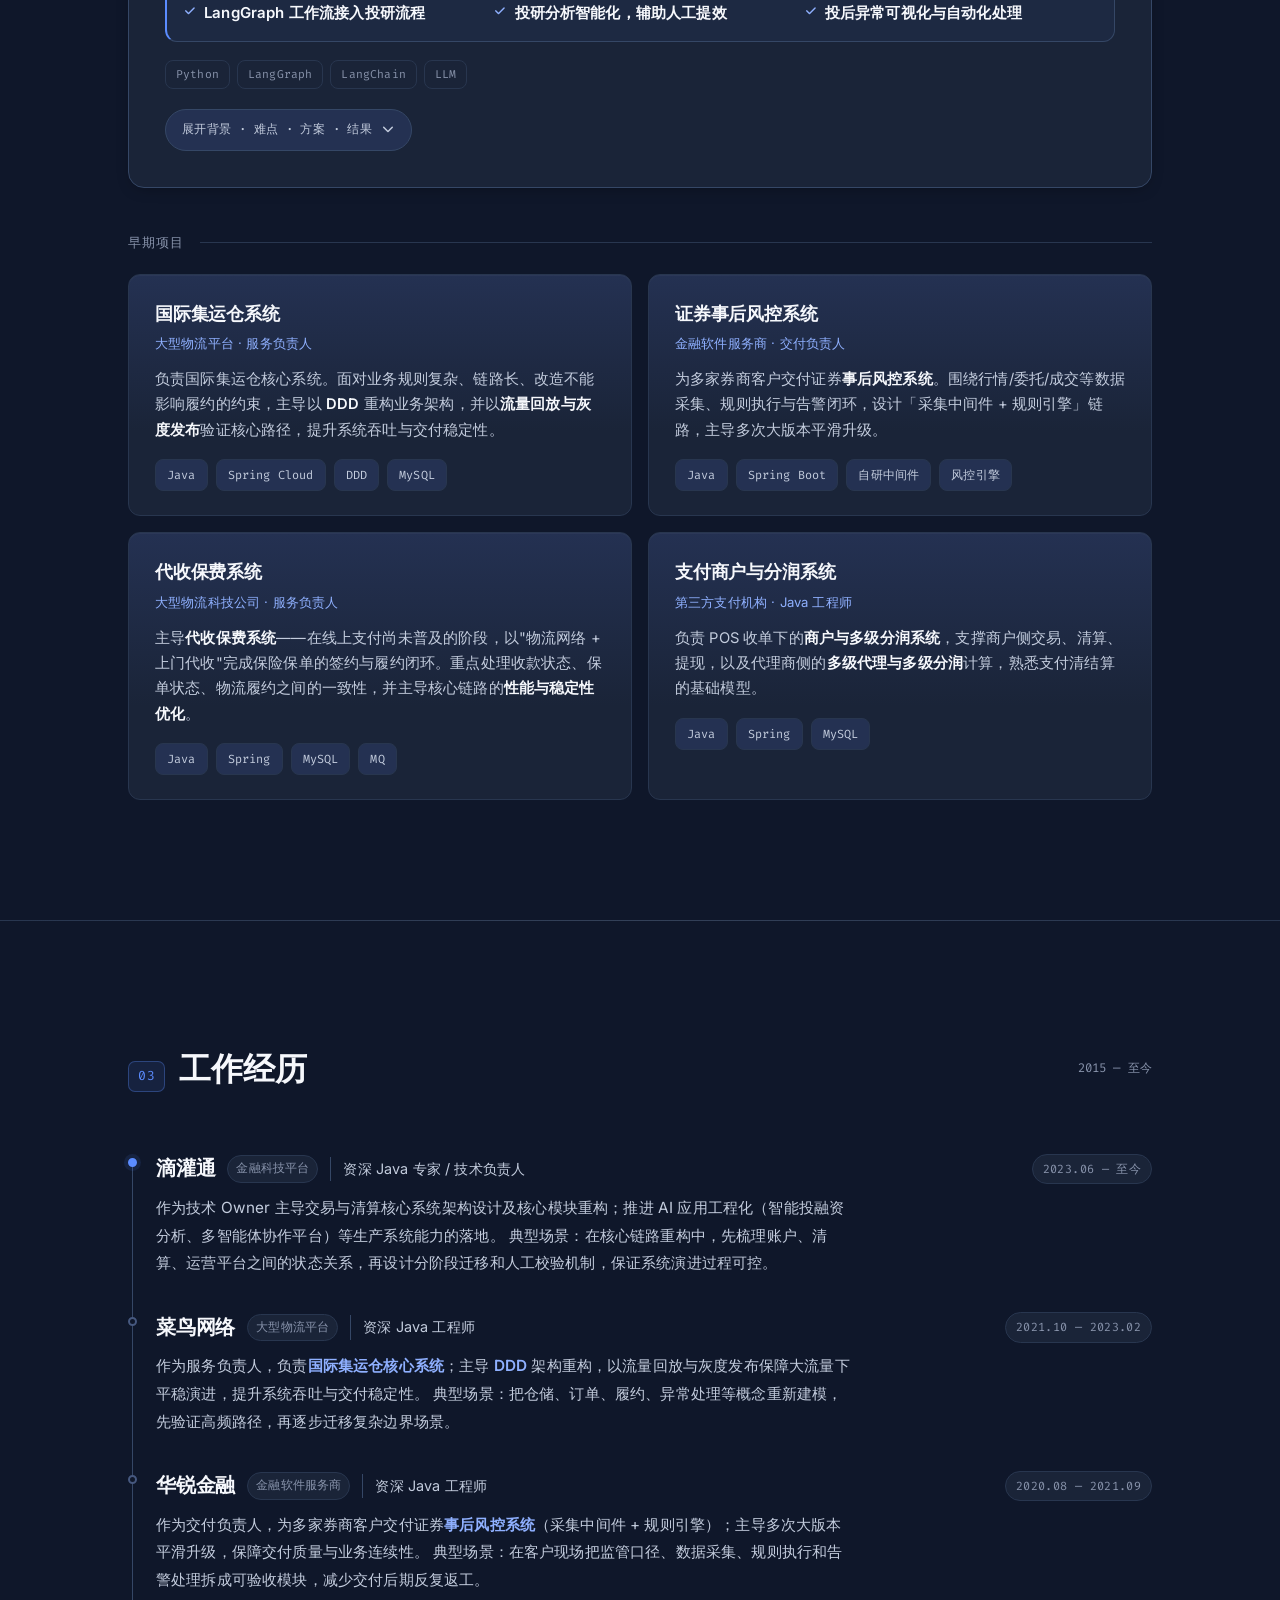
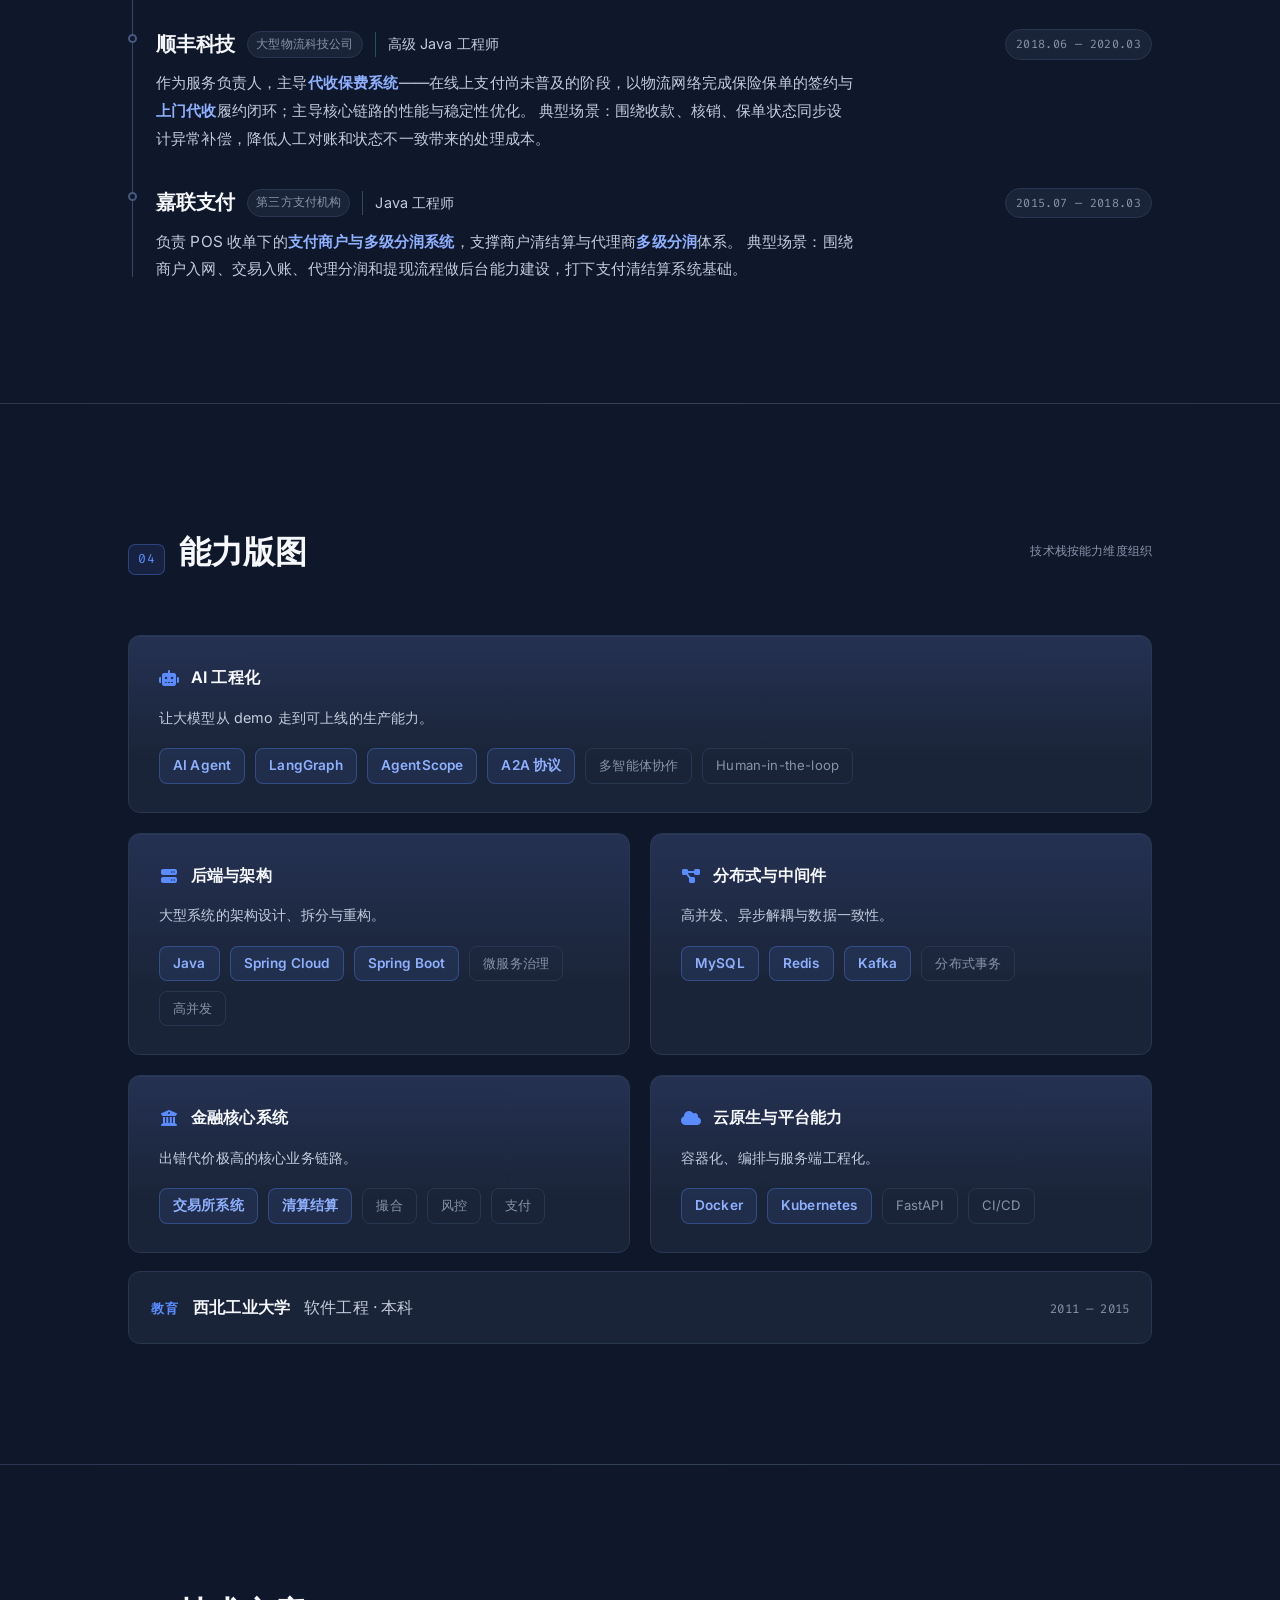
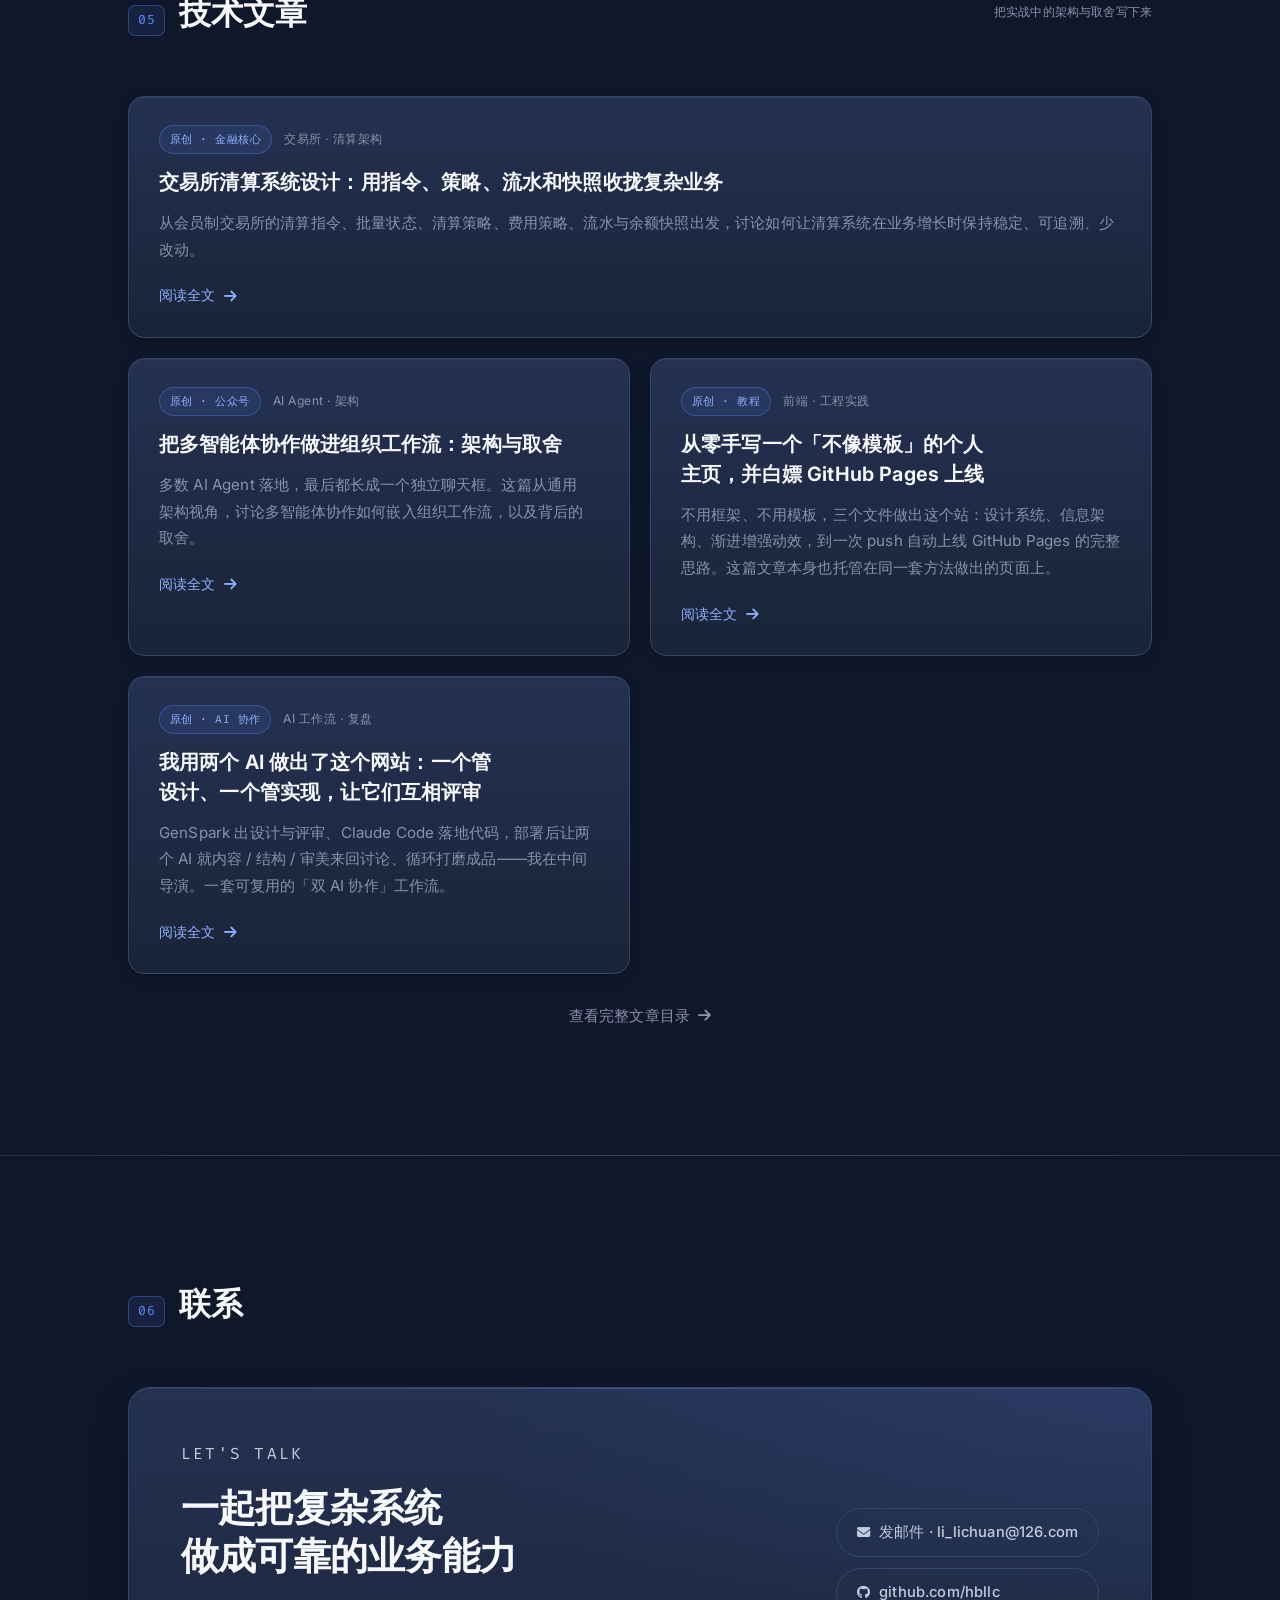
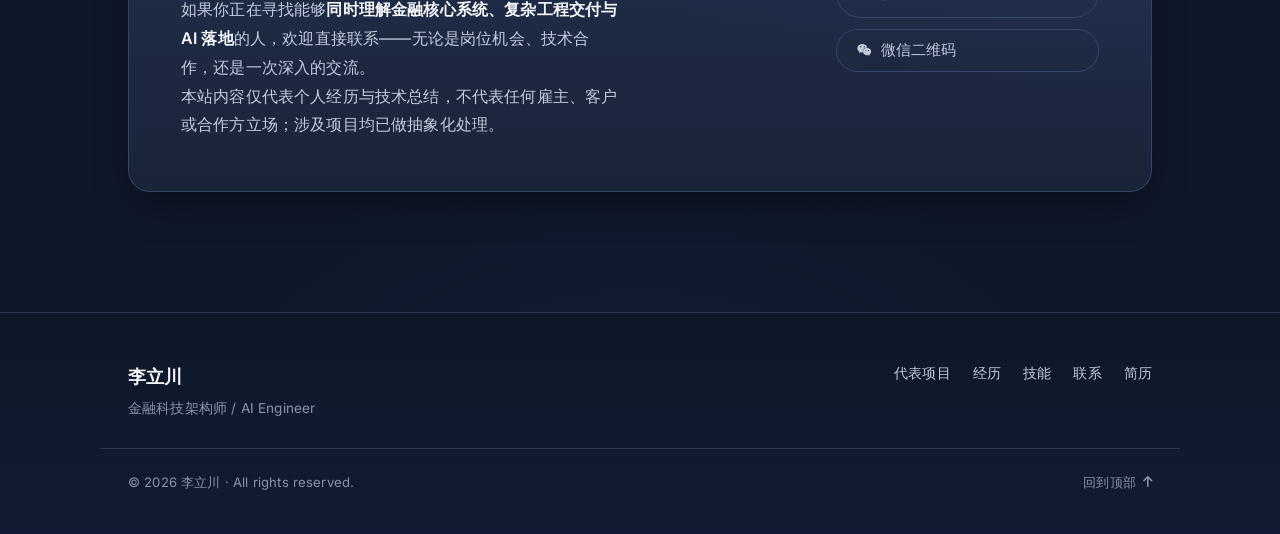
==== commit 296b09ad: "更新技术文章目录与清算系统文章 Co-authored-by: Cursor <cursoragent@cursor.com>" ====
--- a/index.html
+++ b/index.html
@@ -557,8 +557,17 @@
                     </div>
 
                     <div class="writing-list">
-                         <!-- 旗舰原创：本站文章页 -->
-                         <a class="article-card article-card--feature reveal" href="articles/aiws-architecture.html" target="_blank" rel="noopener">
+                         <a class="article-card article-card--feature reveal" href="articles/exchange-clearing-system.html">
+                              <div class="article-card__meta">
+                                   <span class="chip chip--live">原创 · 金融核心</span>
+                                   <span class="article-card__src">交易所 · 清算架构</span>
+                              </div>
+                              <h3 class="article-card__title">交易所清算系统设计：用指令、策略、流水和快照收拢复杂业务</h3>
+                              <p class="article-card__excerpt">从会员制交易所的清算指令、批量状态、清算策略、费用策略、流水与余额快照出发，讨论如何让清算系统在业务增长时保持稳定、可追溯、少改动。</p>
+                              <span class="article-card__more">阅读全文 <i class="fas fa-arrow-right" aria-hidden="true"></i></span>
+                         </a>
+
+                         <a class="article-card reveal" href="articles/aiws-architecture.html">
                               <div class="article-card__meta">
                                    <span class="chip chip--live">原创 · 公众号</span>
                                    <span class="article-card__src">AI Agent · 架构</span>
@@ -568,8 +577,7 @@
                               <span class="article-card__more">阅读全文 <i class="fas fa-arrow-right" aria-hidden="true"></i></span>
                          </a>
 
-                         <!-- 旗舰原创：本站文章页 -->
-                         <a class="article-card article-card--feature reveal" href="articles/build-personal-site.html" target="_blank" rel="noopener">
+                         <a class="article-card reveal" href="articles/build-personal-site.html">
                               <div class="article-card__meta">
                                    <span class="chip chip--live">原创 · 教程</span>
                                    <span class="article-card__src">前端 · 工程实践</span>
@@ -579,8 +587,7 @@
                               <span class="article-card__more">阅读全文 <i class="fas fa-arrow-right" aria-hidden="true"></i></span>
                          </a>
 
-                         <!-- 旗舰原创：本站文章页 -->
-                         <a class="article-card article-card--feature reveal" href="articles/build-site-with-ai.html" target="_blank" rel="noopener">
+                         <a class="article-card reveal" href="articles/build-site-with-ai.html">
                               <div class="article-card__meta">
                                    <span class="chip chip--live">原创 · AI 协作</span>
                                    <span class="article-card__src">AI 工作流 · 复盘</span>
@@ -590,60 +597,8 @@
                               <span class="article-card__more">阅读全文 <i class="fas fa-arrow-right" aria-hidden="true"></i></span>
                          </a>
 
-                         <!-- 旗舰原创：本站文章页 -->
-                         <a class="article-card article-card--feature reveal" href="articles/read-financial-statements.html" target="_blank" rel="noopener">
-                              <div class="article-card__meta">
-                                   <span class="chip chip--live">原创 · 方法论</span>
-                                   <span class="article-card__src">财报 · 估值方法论</span>
-                              </div>
-                              <h3 class="article-card__title">读懂一家公司：先看健不健康，再看值不值得买</h3>
-                              <p class="article-card__excerpt">两根轴看懂一家公司：上篇用「四诊 + 趋势 + 看穿术」判断健不健康，下篇用 PE / PEG / PB / DCF 判断贵不贵、值不值得买。从财报体检到估值的一整套方法论。</p>
-                              <span class="article-card__more">阅读全文 <i class="fas fa-arrow-right" aria-hidden="true"></i></span>
-                         </a>
-
-                         <!-- CSDN 精选 -->
-                         <a class="article-card reveal" href="https://blog.csdn.net/weixin_42632514/article/details/153395132" target="_blank" rel="noopener">
-                              <div class="article-card__meta">
-                                   <span class="chip chip--role">AI Agent</span>
-                                   <span class="article-card__src">CSDN</span>
-                              </div>
-                              <h3 class="article-card__title">AI 多 agent 协作范式思考</h3>
-                              <p class="article-card__excerpt">多 Agent 协作，本质是路由分支、依赖等待、结果合并这些经典计算范式，在 AI 能力下的智能化演进。</p>
-                              <span class="article-card__more">在 CSDN 阅读 <i class="fas fa-arrow-right" aria-hidden="true"></i></span>
-                         </a>
-
-                         <a class="article-card reveal" href="https://blog.csdn.net/weixin_42632514/article/details/156935825" target="_blank" rel="noopener">
-                              <div class="article-card__meta">
-                                   <span class="chip chip--role">系统设计</span>
-                                   <span class="article-card__src">CSDN</span>
-                              </div>
-                              <h3 class="article-card__title">短信系统设计 · 防盗刷</h3>
-                              <p class="article-card__excerpt">短信接口防盗刷的多层纵深防御：人机验证、多维限流、动态签名，加风控与自动熔断。</p>
-                              <span class="article-card__more">在 CSDN 阅读 <i class="fas fa-arrow-right" aria-hidden="true"></i></span>
-                         </a>
-
-                         <a class="article-card reveal" href="https://blog.csdn.net/weixin_42632514/article/details/155106970" target="_blank" rel="noopener">
-                              <div class="article-card__meta">
-                                   <span class="chip chip--role">消息中间件</span>
-                                   <span class="article-card__src">CSDN</span>
-                              </div>
-                              <h3 class="article-card__title">RabbitMQ 和 Kafka 选型</h3>
-                              <p class="article-card__excerpt">一句话拍板：消息通信选 RabbitMQ，海量数据流处理选 Kafka——背后是两者定位的根本差异。</p>
-                              <span class="article-card__more">在 CSDN 阅读 <i class="fas fa-arrow-right" aria-hidden="true"></i></span>
-                         </a>
-
-                         <a class="article-card reveal" href="https://blog.csdn.net/weixin_42632514/article/details/153958707" target="_blank" rel="noopener">
-                              <div class="article-card__meta">
-                                   <span class="chip chip--role">架构体系</span>
-                                   <span class="article-card__src">CSDN</span>
-                              </div>
-                              <h3 class="article-card__title">Java 中间件全景回顾</h3>
-                              <p class="article-card__excerpt">分布式系统中间件技术体系全景：接入 / 服务 / 数据 / 熔断降级 / 运维各层的选型与价值。</p>
-                              <span class="article-card__more">在 CSDN 阅读 <i class="fas fa-arrow-right" aria-hidden="true"></i></span>
-                         </a>
-
-                         <a class="writing-all reveal" href="https://blog.csdn.net/weixin_42632514" target="_blank" rel="noopener">
-                              在 CSDN 查看全部文章 <i class="fas fa-arrow-right" aria-hidden="true"></i>
+                         <a class="writing-all reveal" href="articles/">
+                              查看完整文章目录 <i class="fas fa-arrow-right" aria-hidden="true"></i>
                          </a>
                     </div>
                </div>
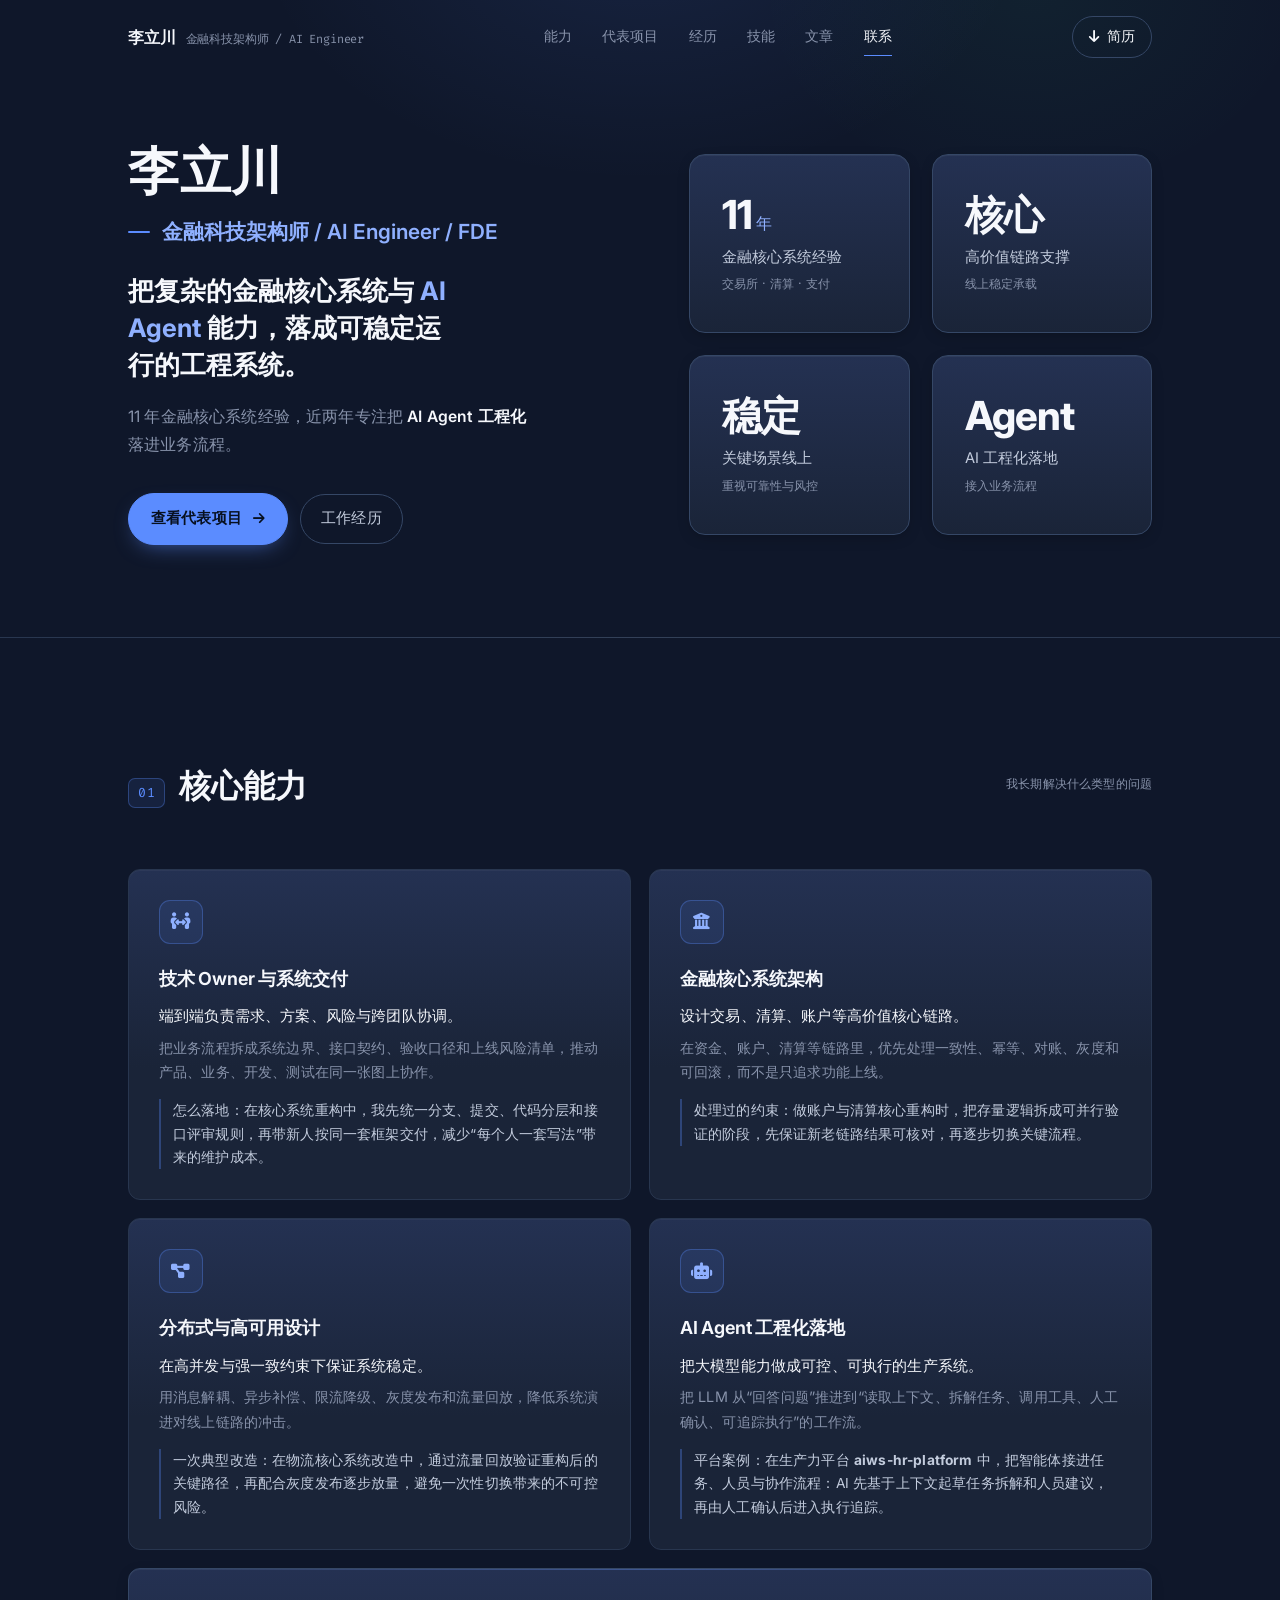
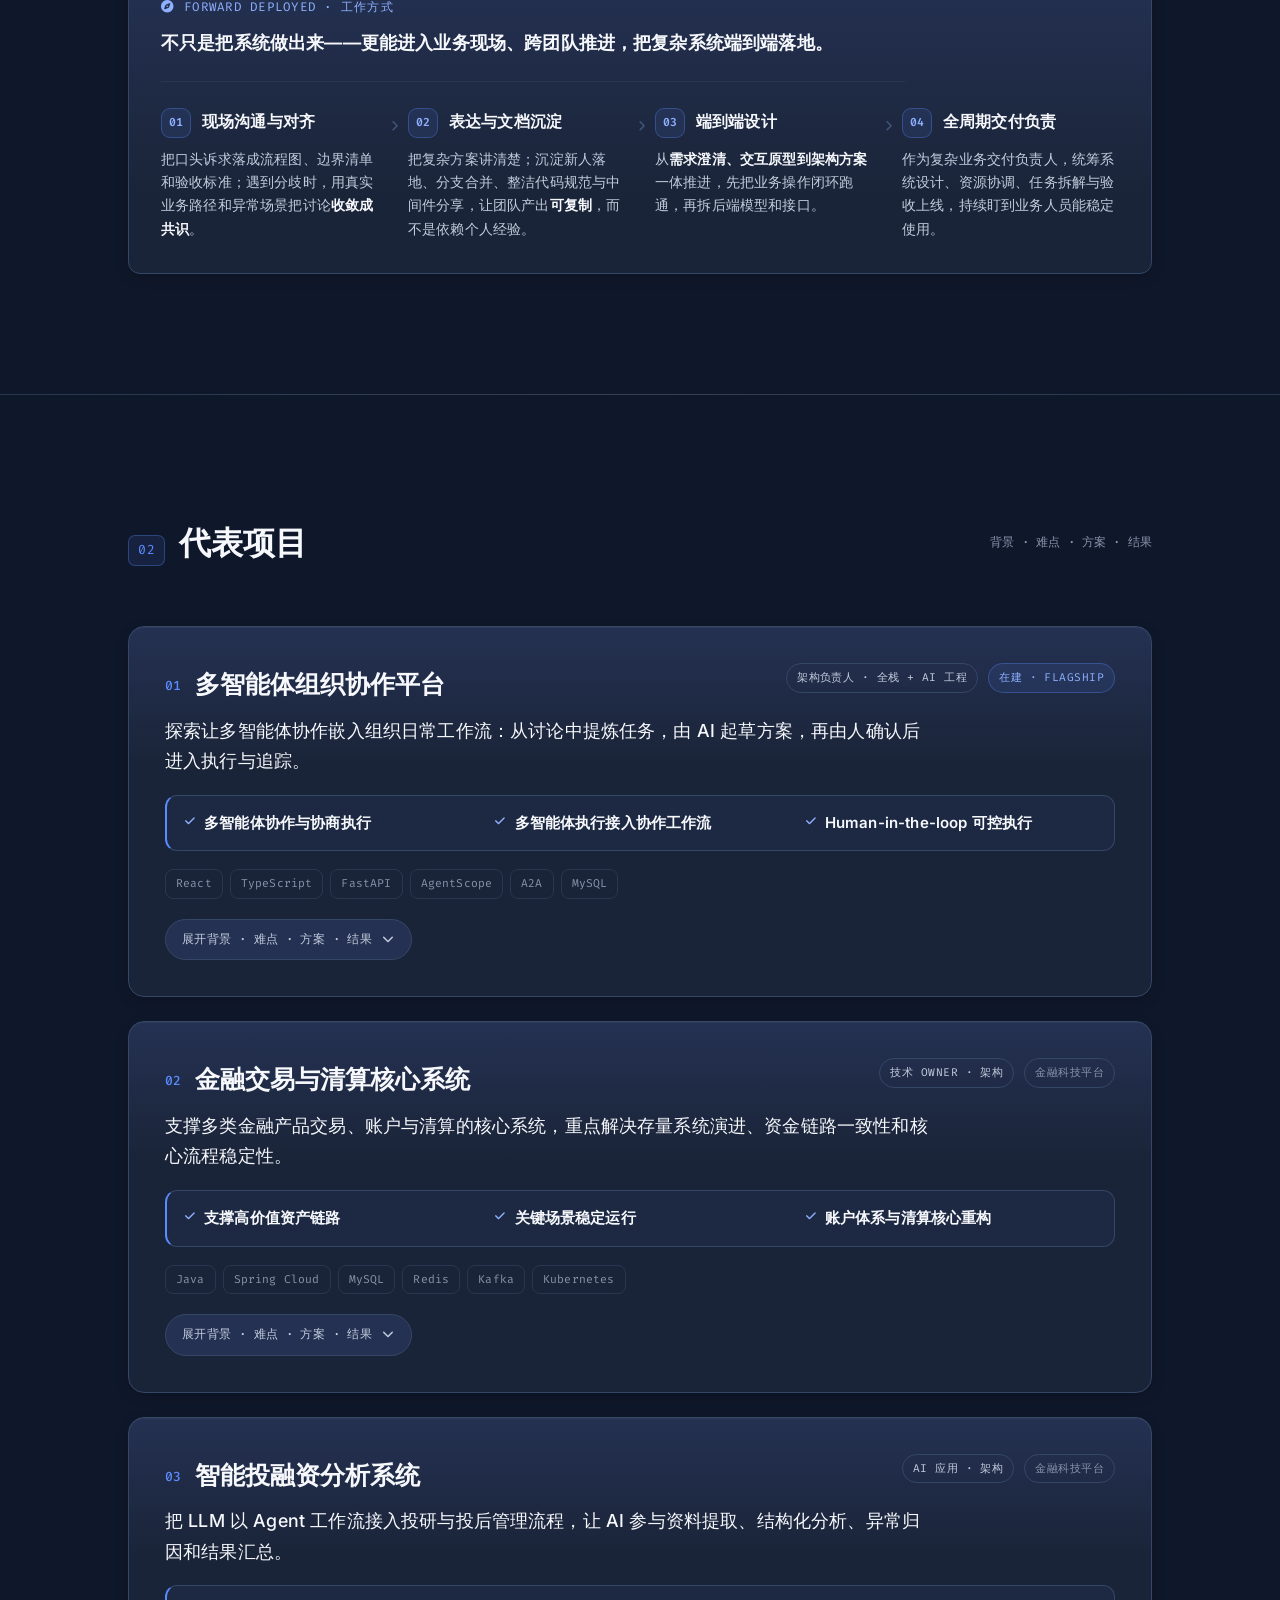
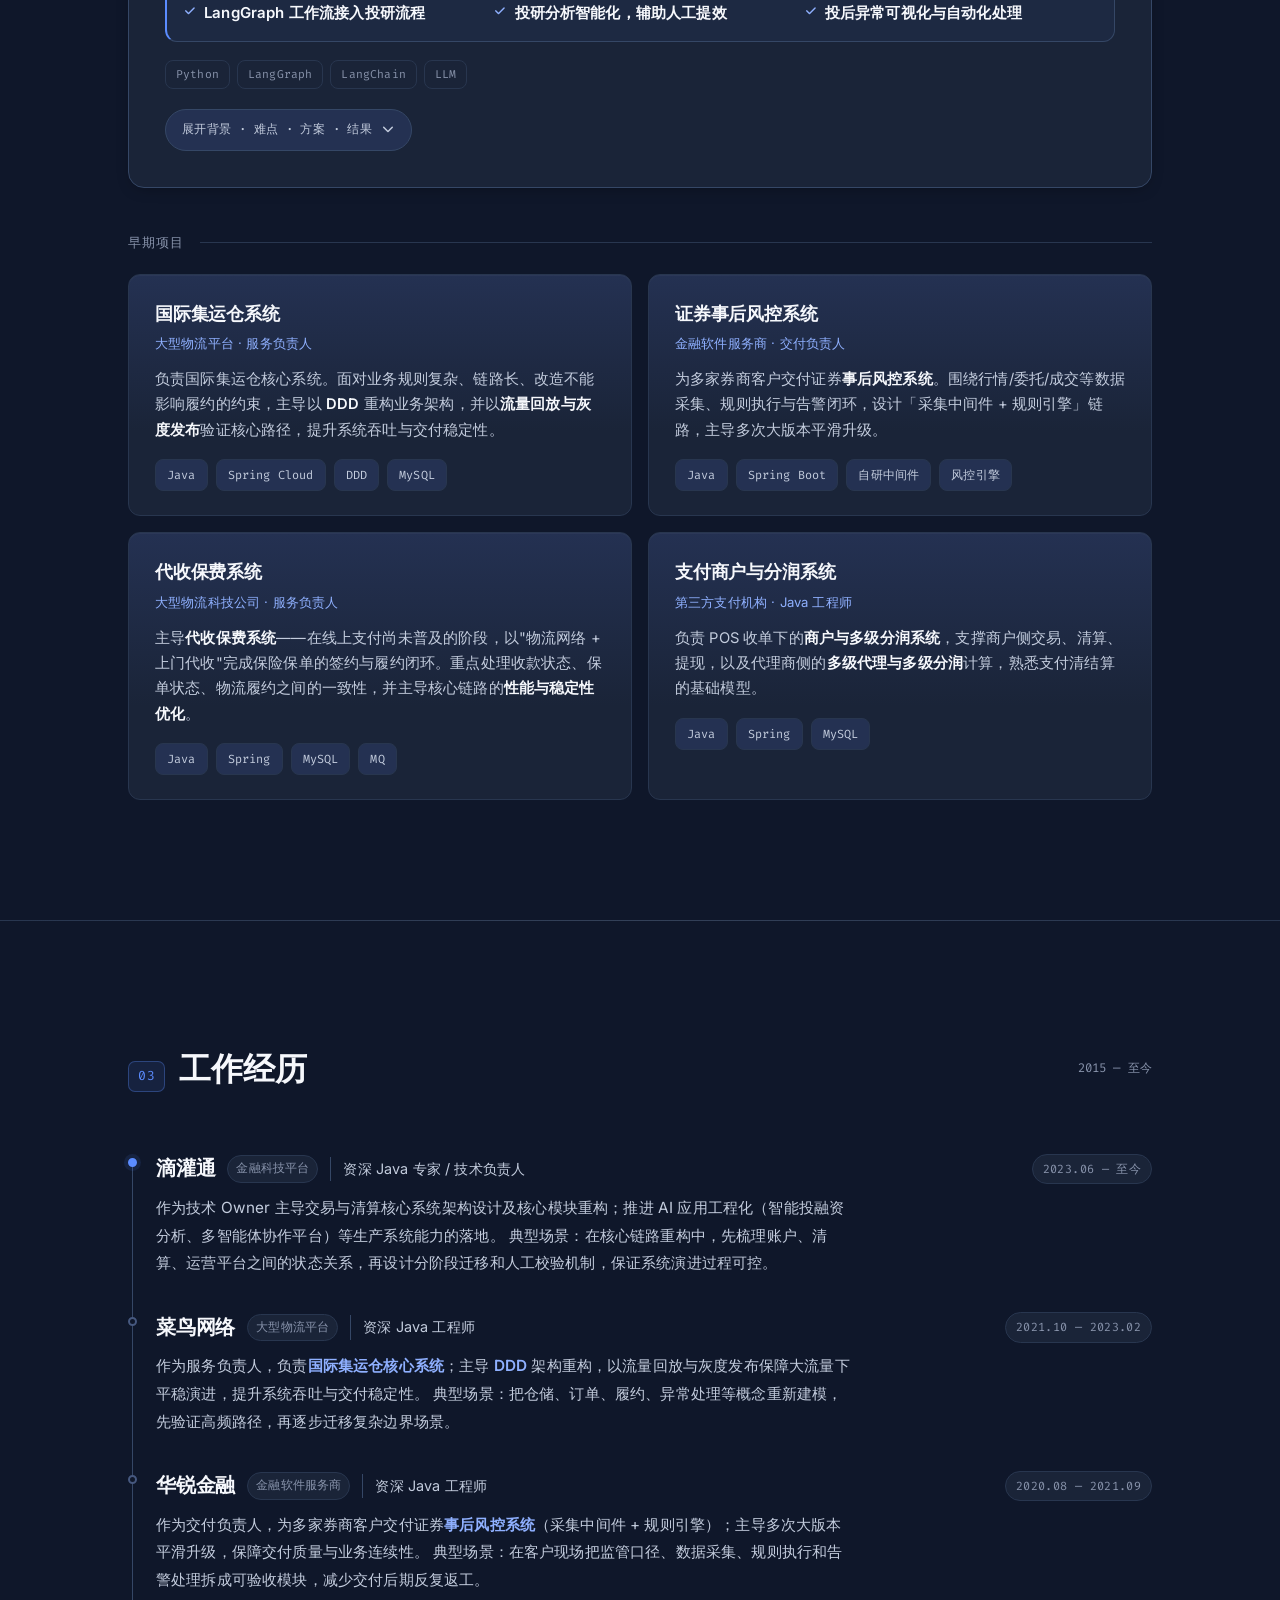
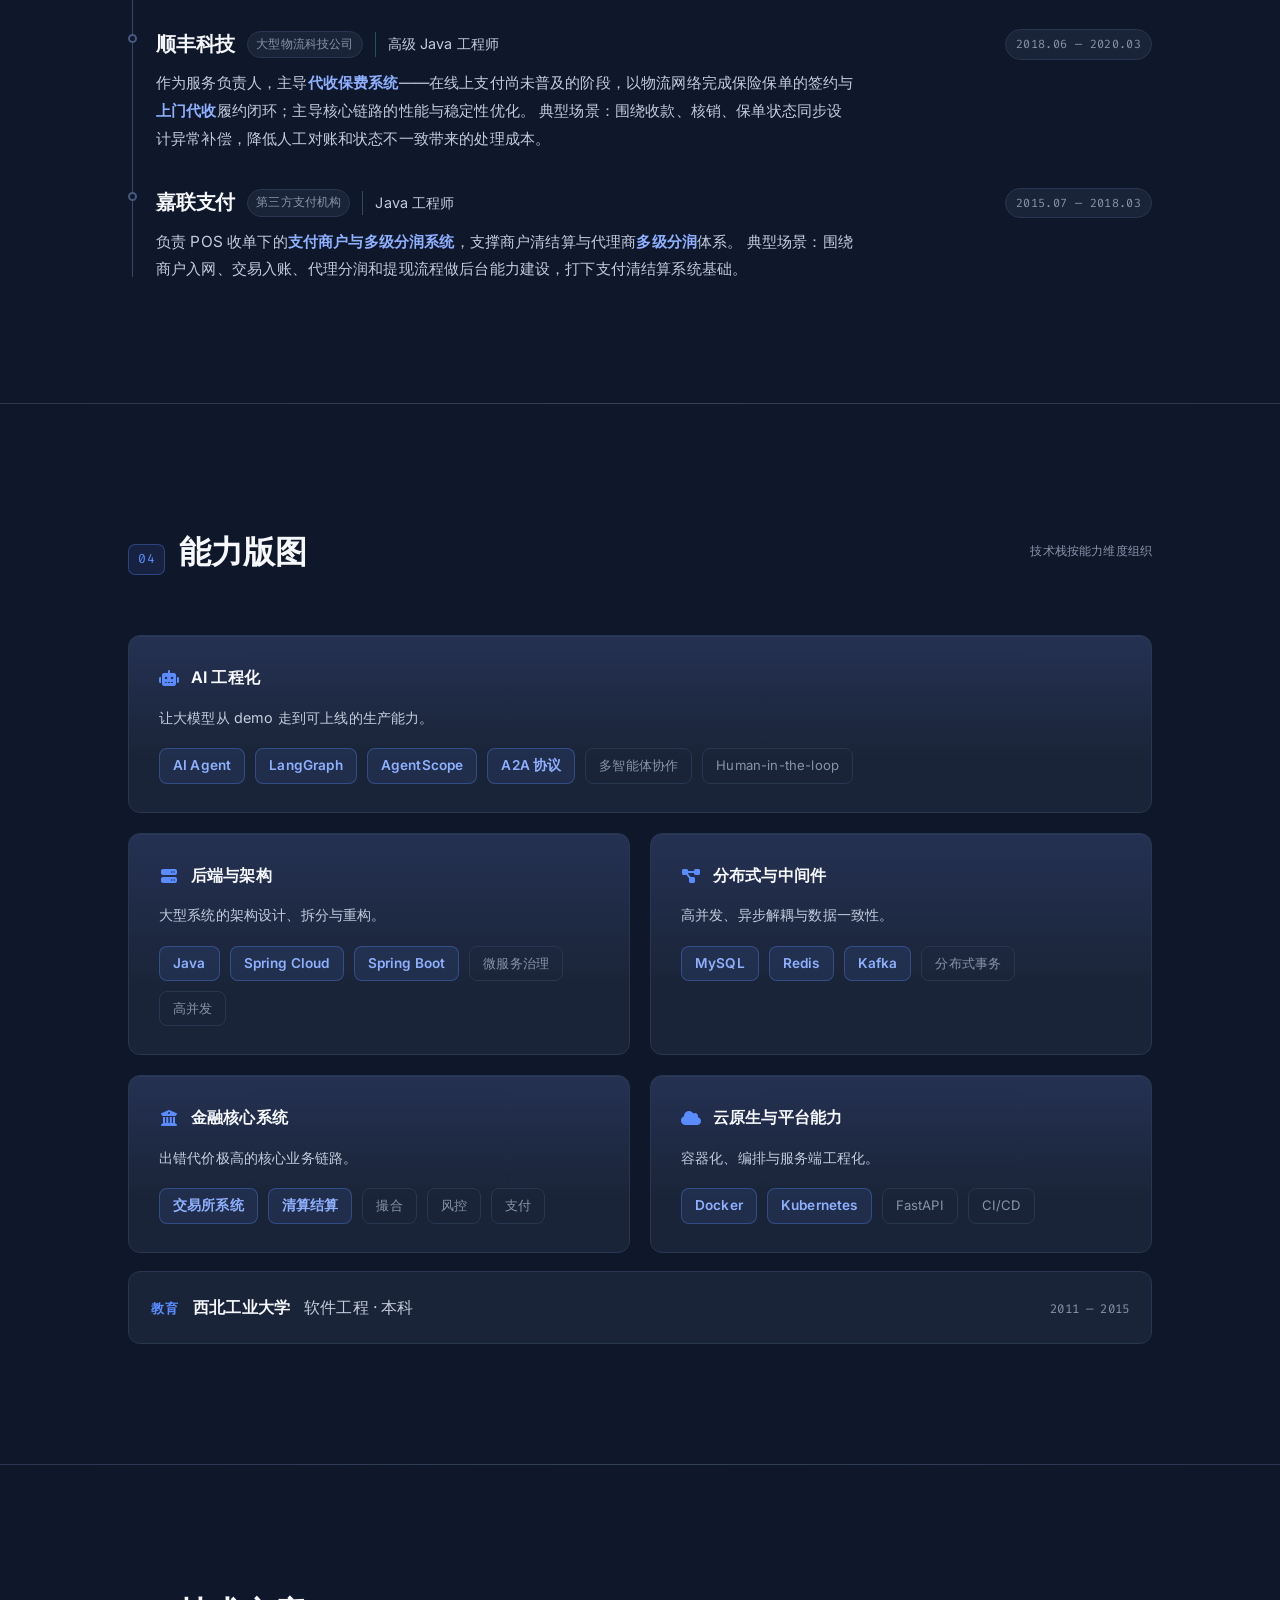
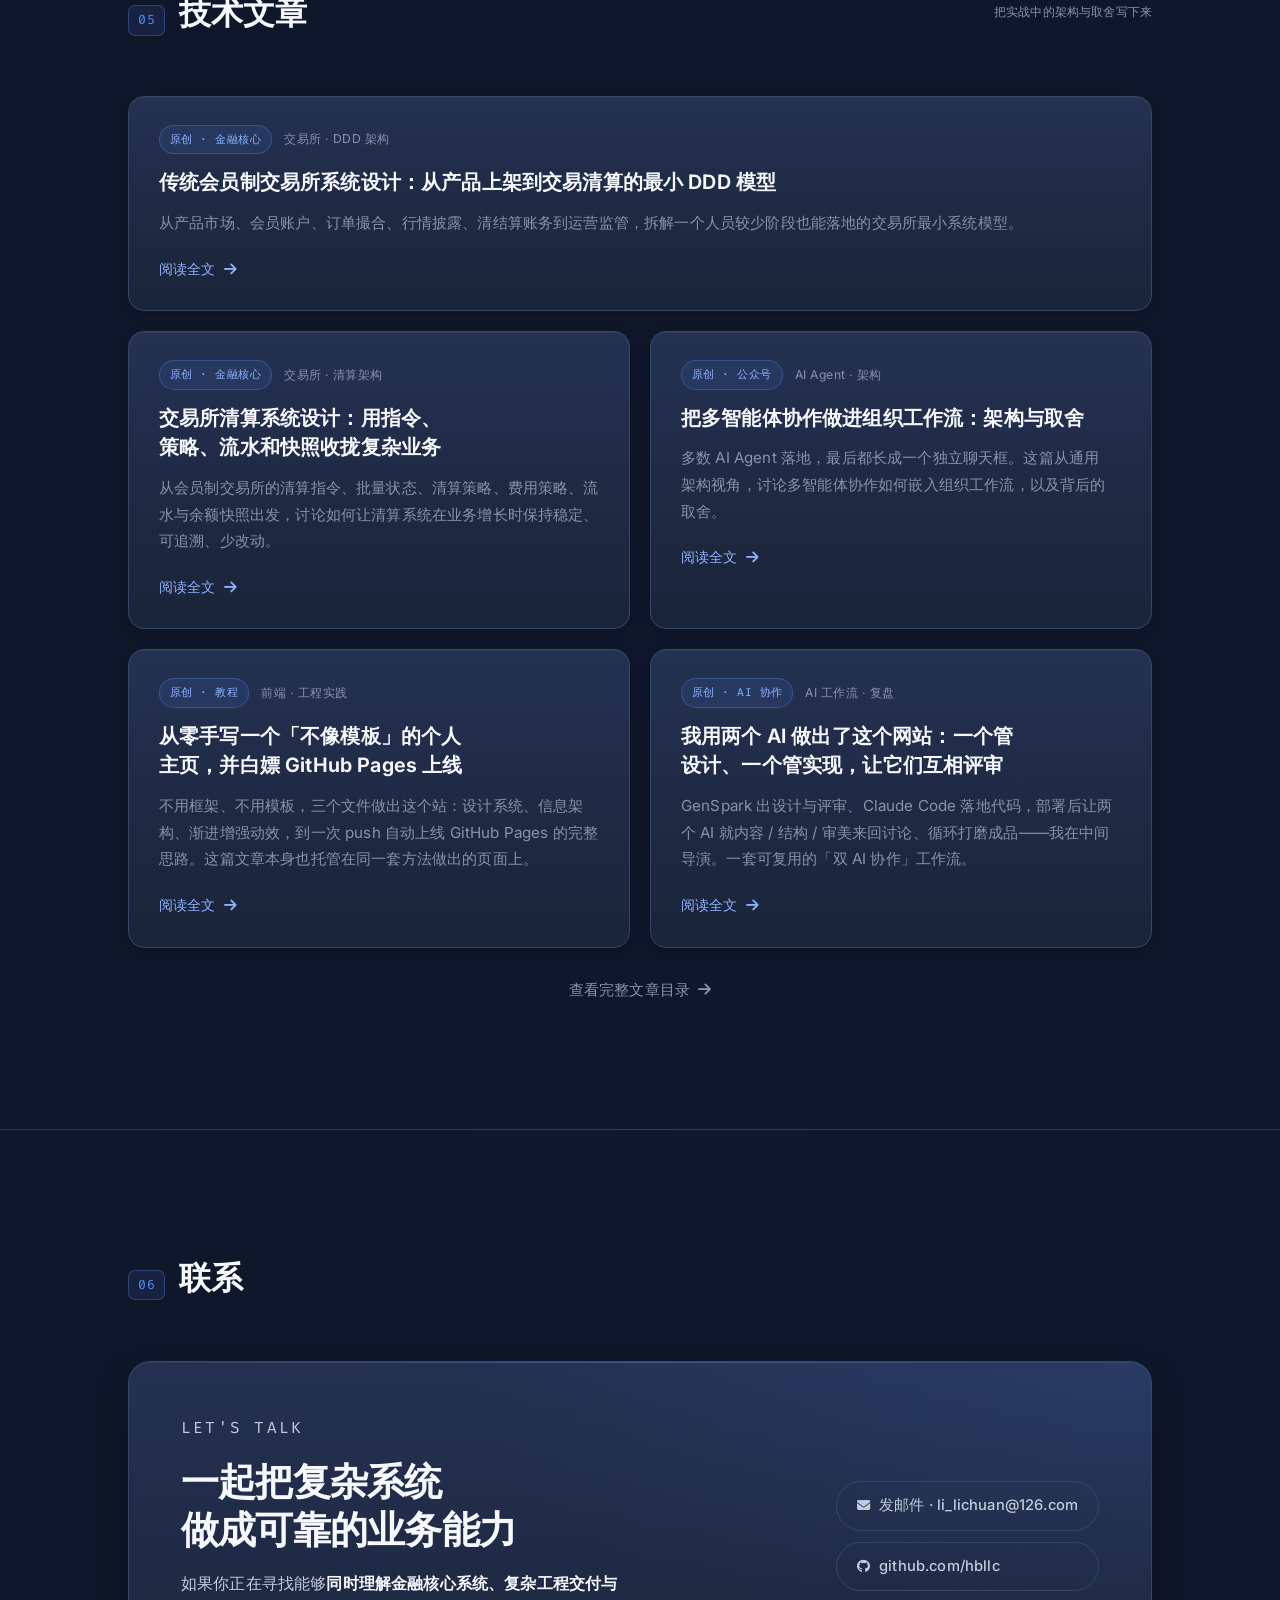
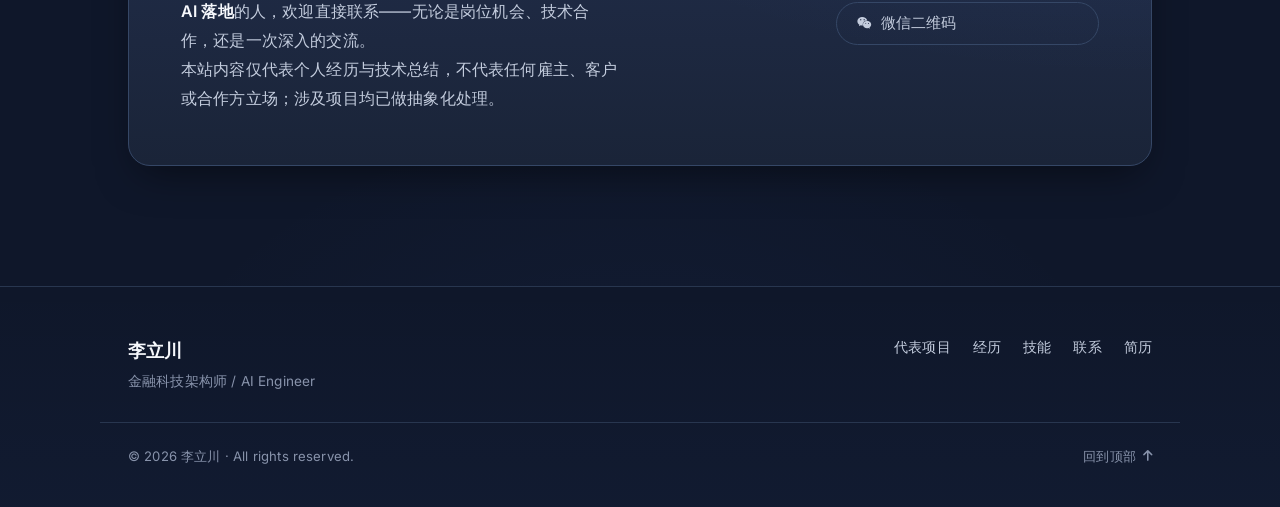
==== commit 48623cbf: "新增交易所系统设计文章 Co-authored-by: Cursor <cursoragent@cursor.com>" ====
--- a/index.html
+++ b/index.html
@@ -557,7 +557,17 @@
                     </div>
 
                     <div class="writing-list">
-                         <a class="article-card article-card--feature reveal" href="articles/exchange-clearing-system.html">
+                         <a class="article-card article-card--feature reveal" href="articles/exchange-system-ddd-design.html">
+                              <div class="article-card__meta">
+                                   <span class="chip chip--live">原创 · 金融核心</span>
+                                   <span class="article-card__src">交易所 · DDD 架构</span>
+                              </div>
+                              <h3 class="article-card__title">传统会员制交易所系统设计：从产品上架到交易清算的最小 DDD 模型</h3>
+                              <p class="article-card__excerpt">从产品市场、会员账户、订单撮合、行情披露、清结算账务到运营监管，拆解一个人员较少阶段也能落地的交易所最小系统模型。</p>
+                              <span class="article-card__more">阅读全文 <i class="fas fa-arrow-right" aria-hidden="true"></i></span>
+                         </a>
+
+                         <a class="article-card reveal" href="articles/exchange-clearing-system.html">
                               <div class="article-card__meta">
                                    <span class="chip chip--live">原创 · 金融核心</span>
                                    <span class="article-card__src">交易所 · 清算架构</span>
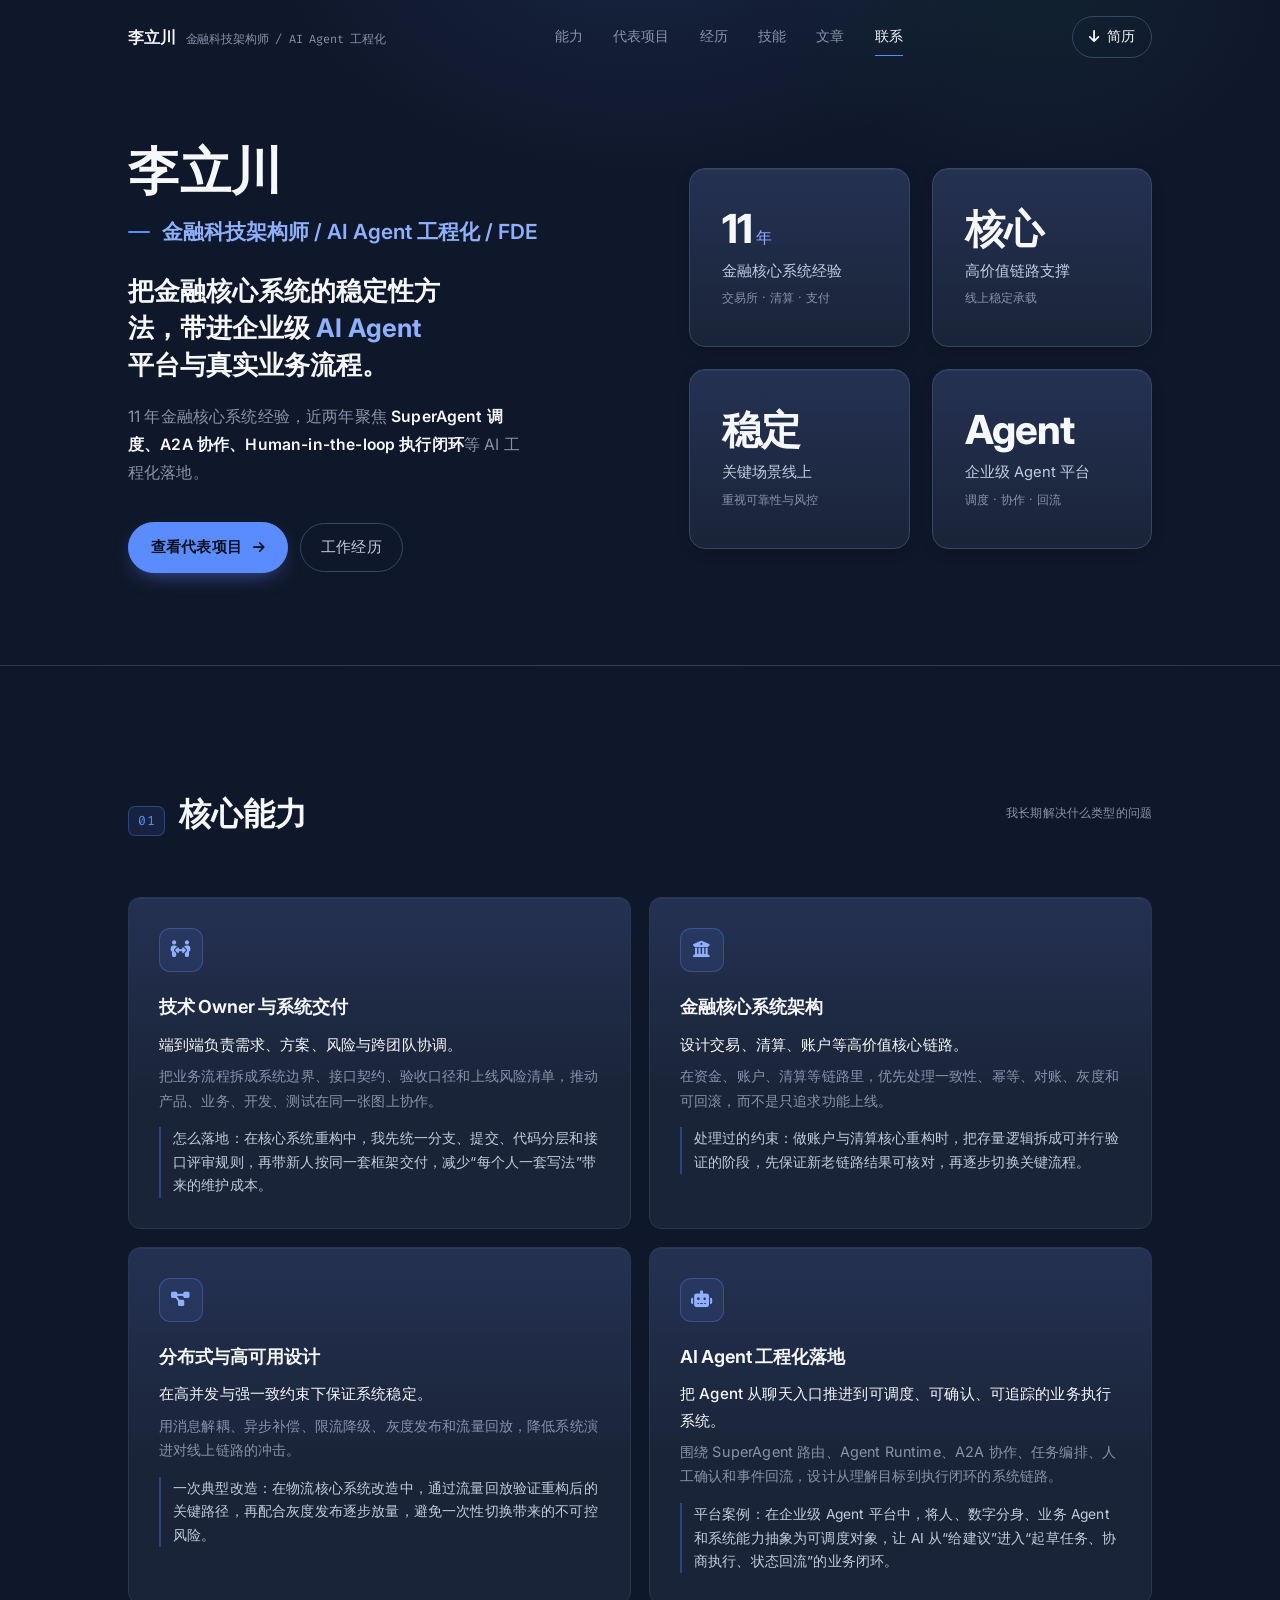
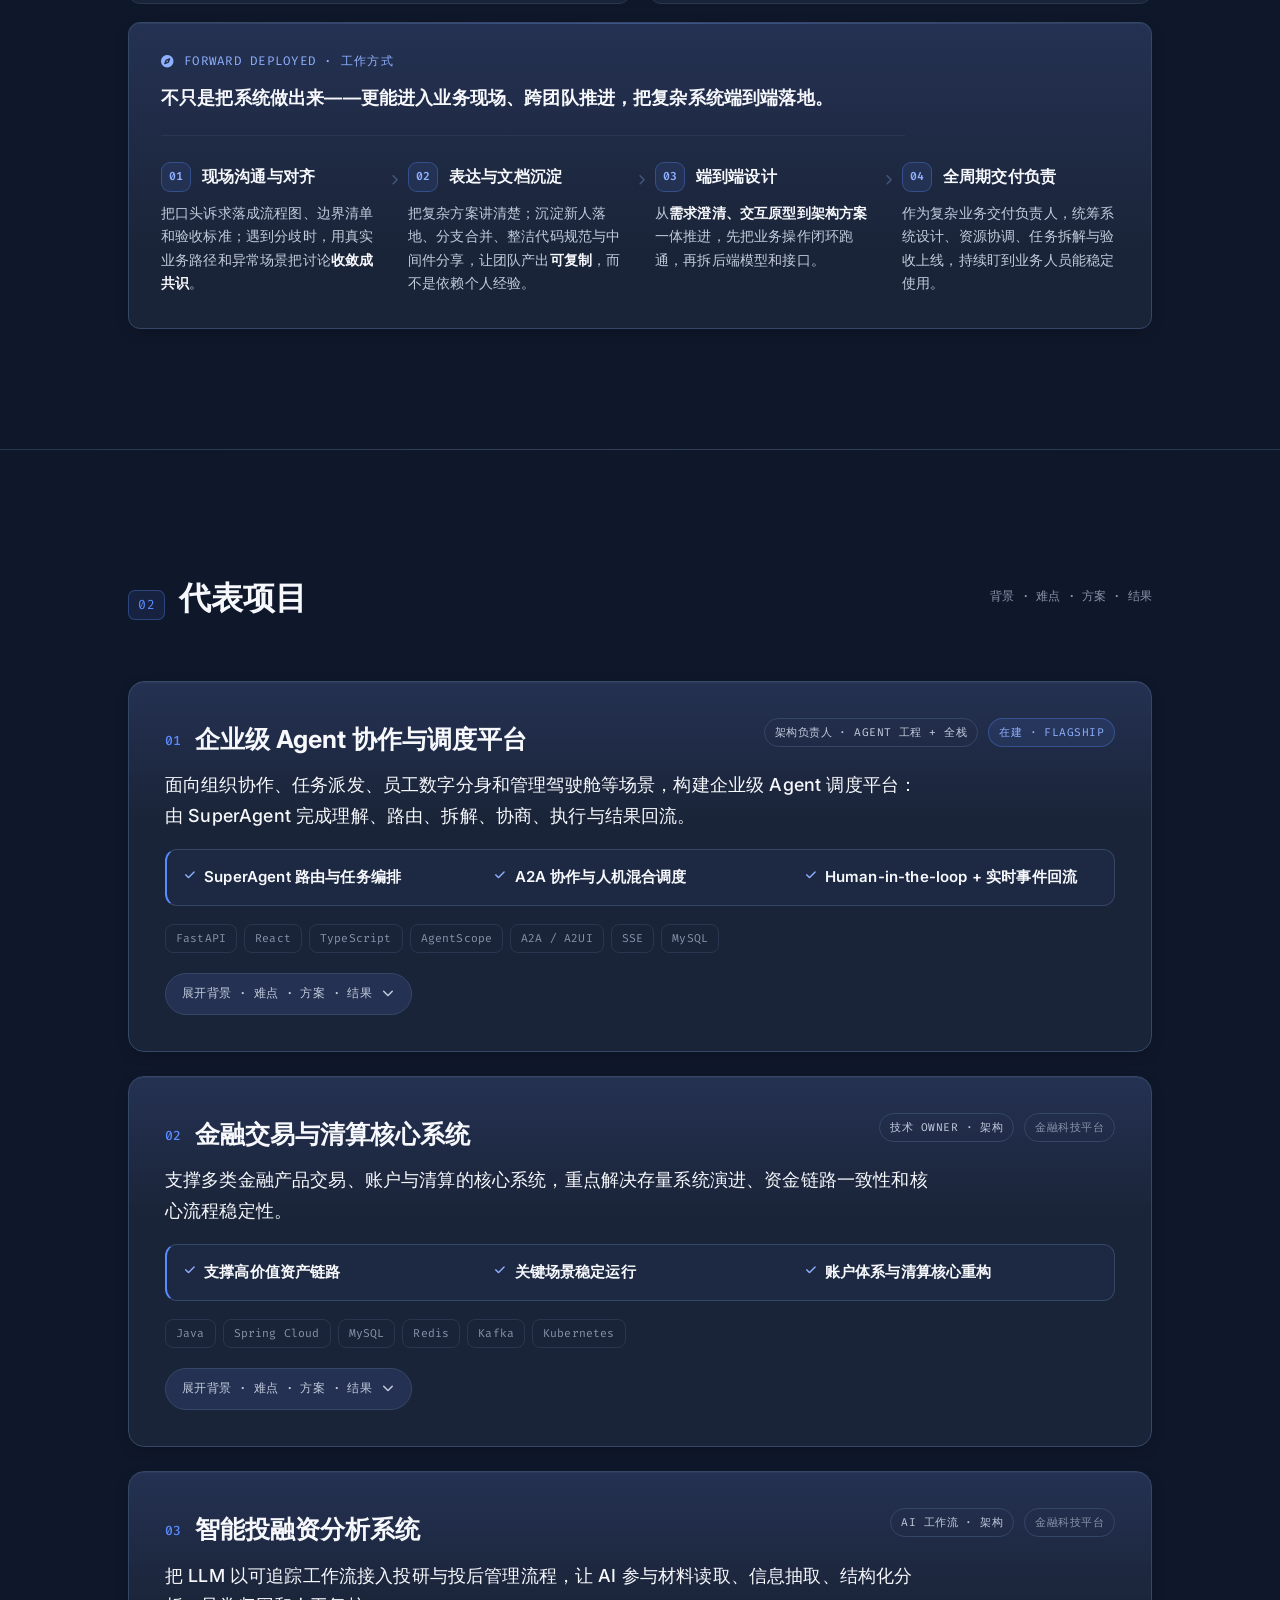
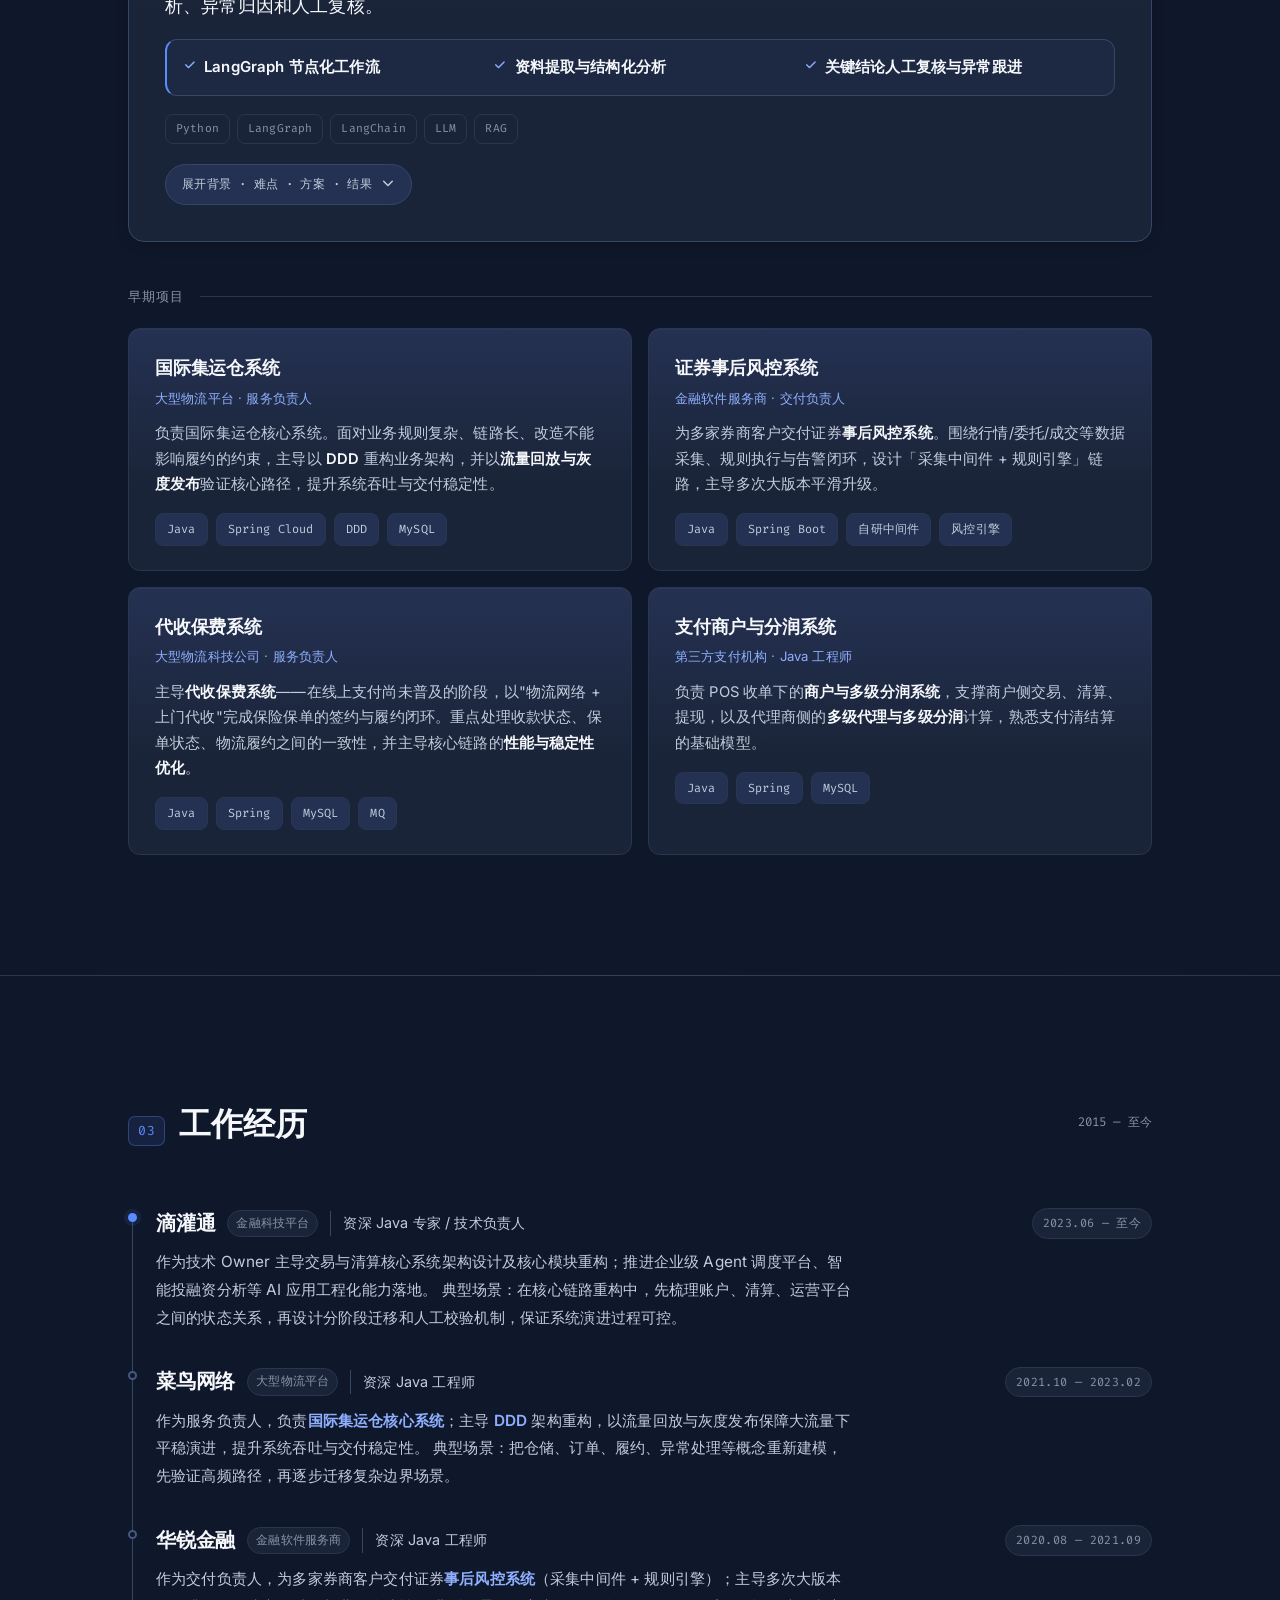
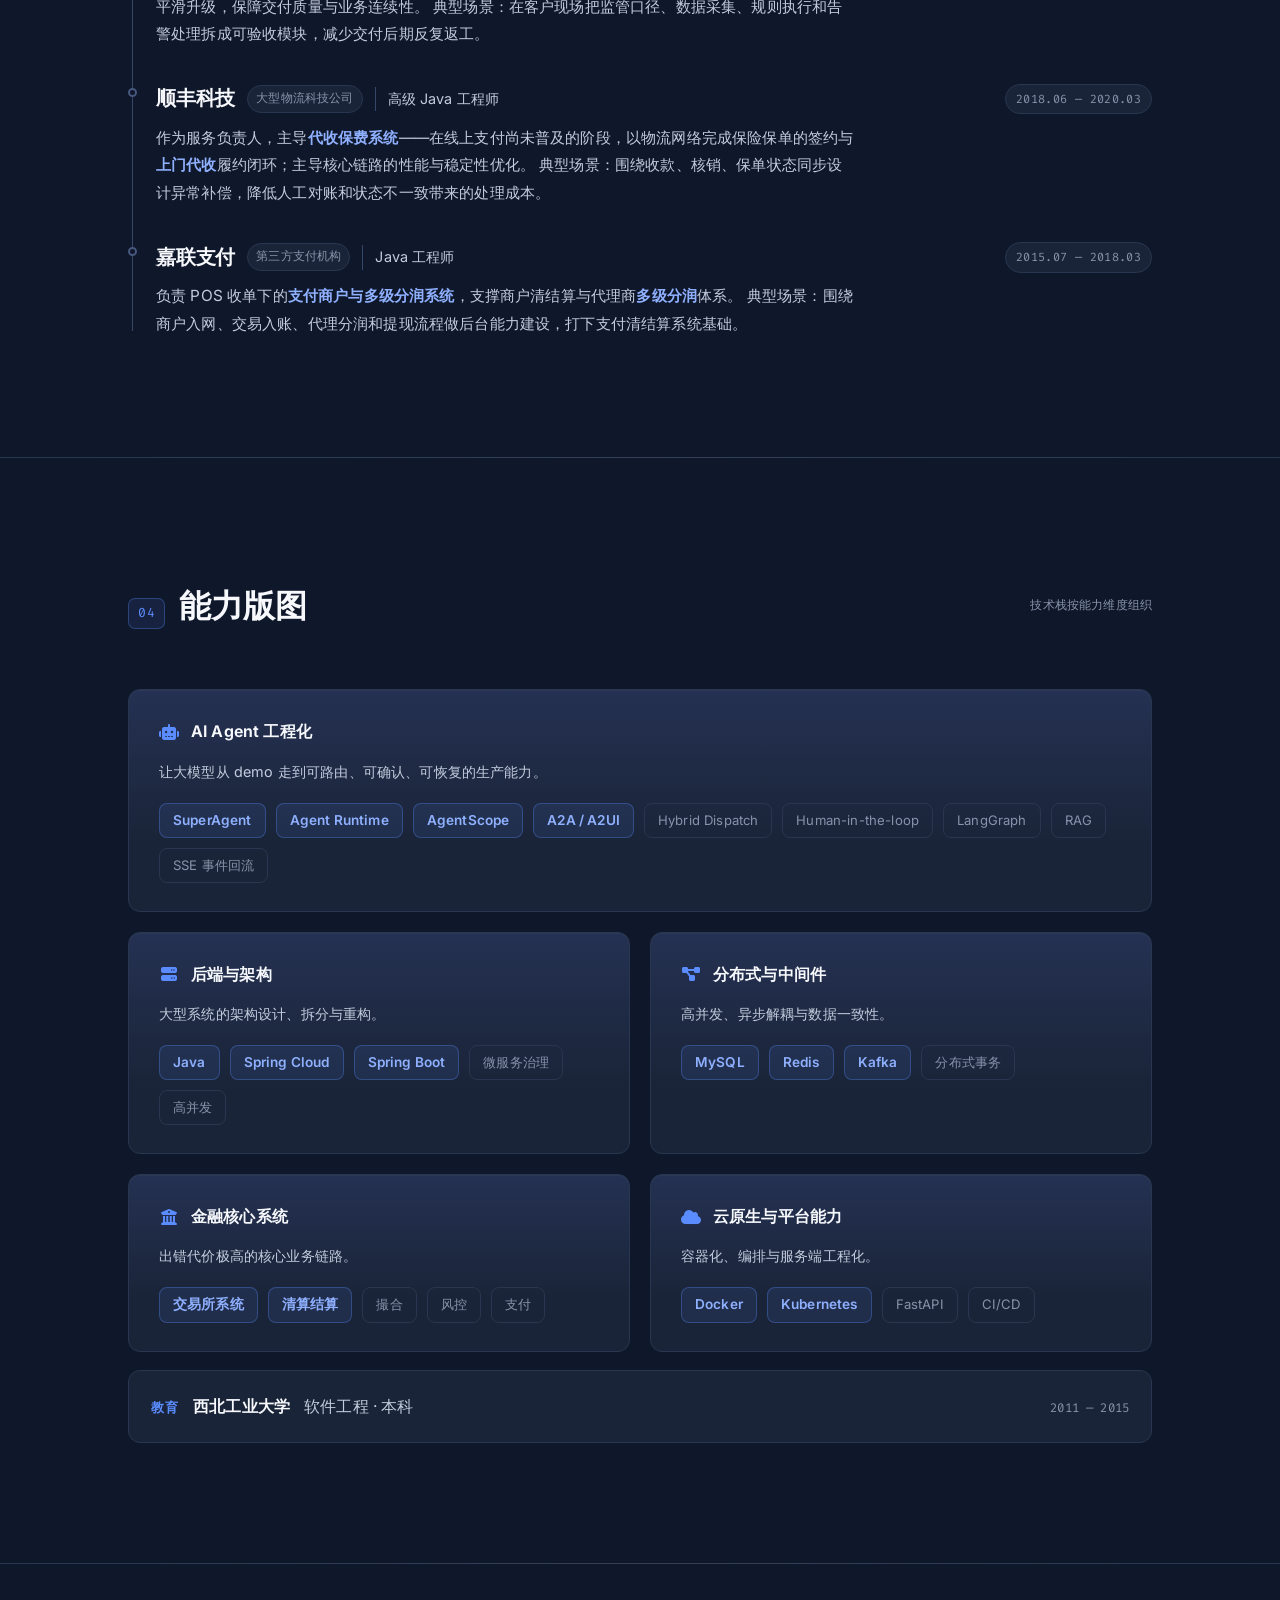
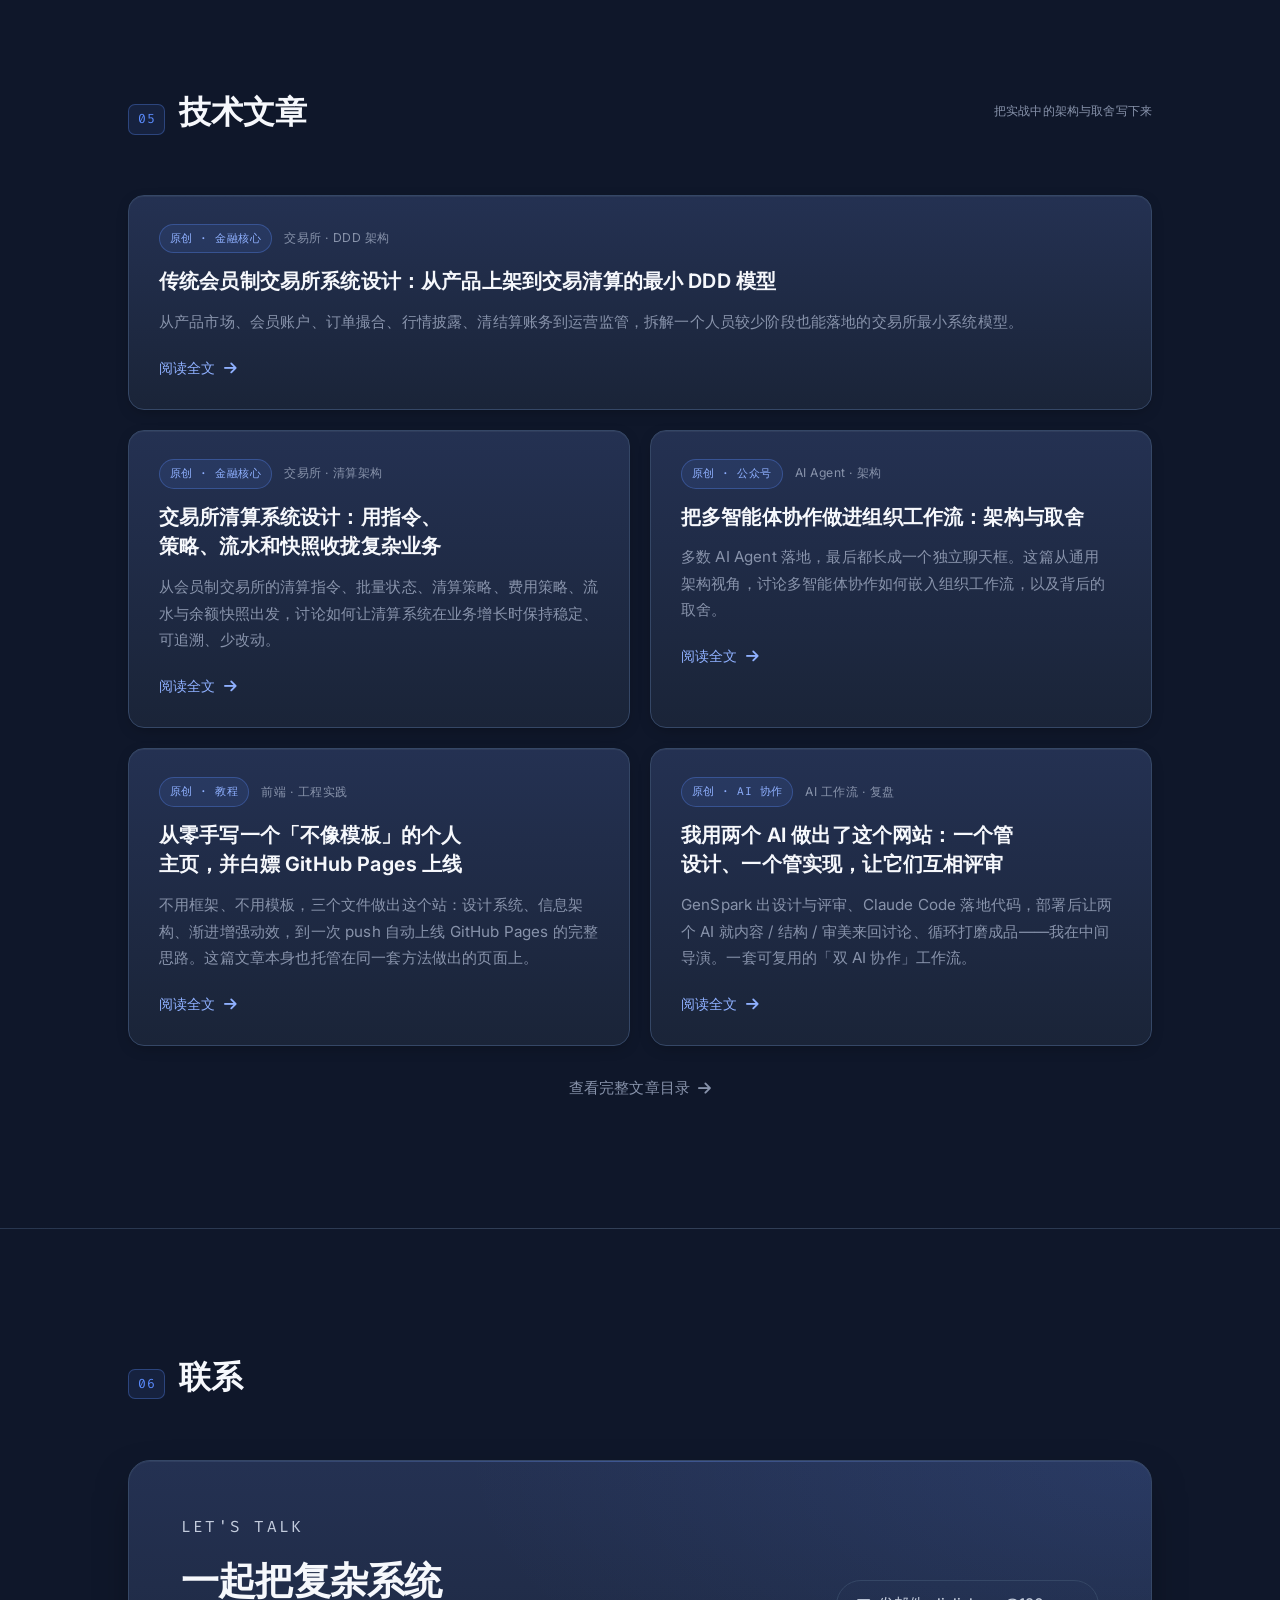
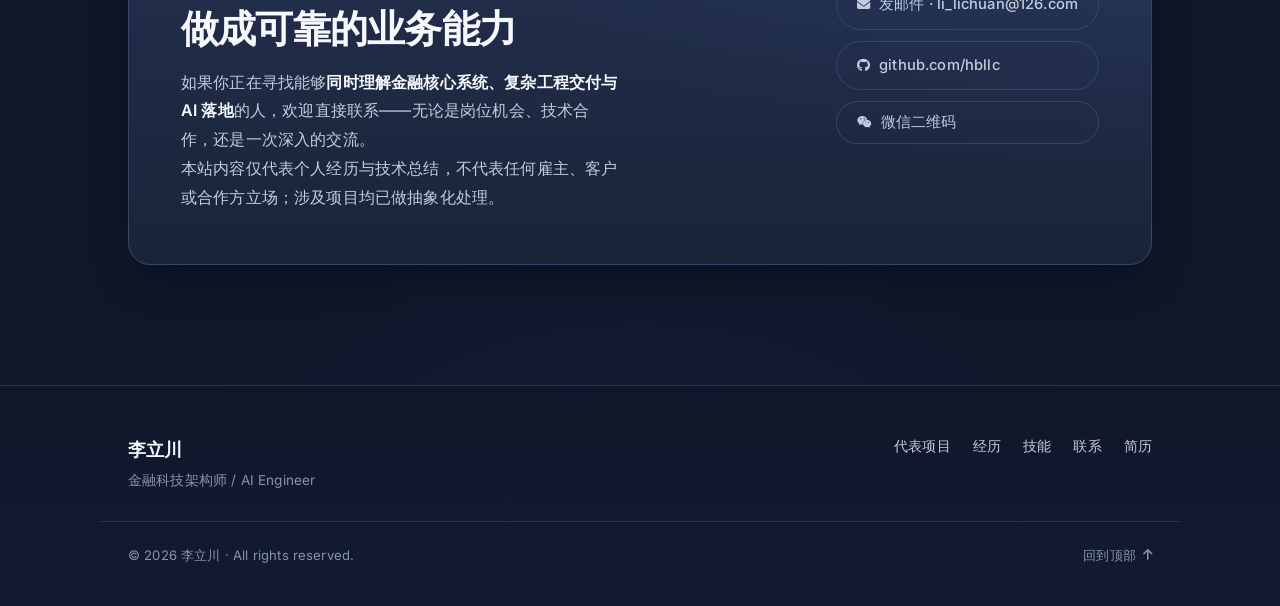
==== commit 5f207331: "增强主页 AI Agent 工程化表达 Co-authored-by: Cursor <cursoragent@cursor.com>" ====
--- a/index.html
+++ b/index.html
@@ -5,15 +5,15 @@
      <meta charset="UTF-8">
      <meta name="viewport" content="width=device-width, initial-scale=1.0">
      <meta name="description"
-          content="李立川 — 金融科技架构师 / AI Engineer。11 年经验，深耕交易、清结算、分布式架构，并将 AI Agent 工程化落地到业务流程。">
-     <meta name="keywords" content="李立川,金融科技架构师,AI Engineer,交易所系统,清结算,分布式架构,AI Agent,多智能体,LangGraph,AgentScope,A2A,FDE">
+          content="李立川 — 金融科技架构师 / AI Agent 工程化。11 年金融核心系统经验，主导交易、清结算、账户等高价值链路，并将企业级 Agent 能力落进真实业务流程。">
+     <meta name="keywords" content="李立川,金融科技架构师,AI Agent 工程化,交易所系统,清结算,分布式架构,SuperAgent,Agent Runtime,A2A,A2UI,Human-in-the-loop,FDE">
      <meta name="author" content="李立川">
 
      <meta property="og:type" content="website">
-     <meta property="og:title" content="李立川 · 金融科技架构师 / AI Engineer">
-     <meta property="og:description" content="把复杂金融系统做成稳定可落地的业务能力，并将 AI Agent 工程化落进业务流程。">
-
-     <title>李立川 · 金融科技架构师 / AI Engineer</title>
+     <meta property="og:title" content="李立川 · 金融科技架构师 / AI Agent 工程化">
+     <meta property="og:description" content="把复杂金融核心系统的稳定性方法，带进企业级 Agent 平台与真实业务流程。">
+
+     <title>李立川 · 金融科技架构师 / AI Agent 工程化</title>
 
      <link rel="icon"
           href="data:image/svg+xml,<svg xmlns='http://www.w3.org/2000/svg' viewBox='0 0 100 100'><text y='.9em' font-size='90'>👨‍💻</text></svg>">
@@ -33,7 +33,7 @@
      <header class="nav" id="nav">
           <div class="nav__inner">
                <a href="#top" class="nav__brand" aria-label="李立川 首页">
-                    李立川 <span>金融科技架构师 / AI Engineer</span>
+                    李立川 <span>金融科技架构师 / AI Agent 工程化</span>
                </a>
                <nav class="nav__links" id="navLinks" aria-label="主导航">
                     <a href="#about" class="nav-link">能力</a>
@@ -59,14 +59,14 @@
                     <!-- 左栏：讲人 -->
                     <div class="hero__main">
                          <h1 class="hero__title">李立川</h1>
-                         <p class="hero__role">金融科技架构师 / AI Engineer / FDE</p>
+                         <p class="hero__role">金融科技架构师 / AI Agent 工程化 / FDE</p>
 
                          <p class="hero__value">
-                              把复杂的金融核心系统与 <span class="grad">AI Agent</span> 能力，落成可稳定运行的工程系统。
+                              把金融核心系统的稳定性方法，带进企业级 <span class="grad">AI Agent</span> 平台与真实业务流程。
                          </p>
 
                          <p class="hero__lead">
-                              11 年金融核心系统经验，近两年专注把 <strong>AI Agent 工程化</strong>落进业务流程。
+                              11 年金融核心系统经验，近两年聚焦 <strong>SuperAgent 调度、A2A 协作、Human-in-the-loop 执行闭环</strong>等 AI 工程化落地。
                          </p>
 
                          <div class="hero__actions">
@@ -93,7 +93,7 @@
                                    </div>
                                    <div class="stat">
                                         <dd class="stat__num">Agent</dd>
-                                        <dt class="stat__label">AI 工程化落地<span class="stat__note">接入业务流程</span></dt>
+                                        <dt class="stat__label">企业级 Agent 平台<span class="stat__note">调度 · 协作 · 回流</span></dt>
                                    </div>
                               </dl>
                          </div>
@@ -138,9 +138,9 @@
                          <article class="cap-card reveal">
                               <div class="cap-card__i"><i class="fas fa-robot"></i></div>
                               <h3>AI Agent 工程化落地</h3>
-                              <p class="def">把大模型能力做成可控、可执行的生产系统。</p>
-                              <p class="scn">把 LLM 从“回答问题”推进到“读取上下文、拆解任务、调用工具、人工确认、可追踪执行”的工作流。</p>
-                              <p class="cap-card__proof">平台案例：在生产力平台 <strong>aiws-hr-platform</strong> 中，把智能体接进任务、人员与协作流程：AI 先基于上下文起草任务拆解和人员建议，再由人工确认后进入执行追踪。</p>
+                              <p class="def">把 Agent 从聊天入口推进到可调度、可确认、可追踪的业务执行系统。</p>
+                              <p class="scn">围绕 SuperAgent 路由、Agent Runtime、A2A 协作、任务编排、人工确认和事件回流，设计从理解目标到执行闭环的系统链路。</p>
+                              <p class="cap-card__proof">平台案例：在企业级 Agent 平台中，将人、数字分身、业务 Agent 和系统能力抽象为可调度对象，让 AI 从“给建议”进入“起草任务、协商执行、状态回流”的业务闭环。</p>
                          </article>
                     </div>
 
@@ -183,23 +183,23 @@
                          <!-- Multi-agent collaboration platform -->
                          <article class="project reveal">
                               <div class="project__top">
-                                   <h3 class="project__name">多智能体组织协作平台</h3>
+                                   <h3 class="project__name">企业级 Agent 协作与调度平台</h3>
                                    <div class="project__meta">
-                                        <span class="chip chip--role">架构负责人 · 全栈 + AI 工程</span>
+                                        <span class="chip chip--role">架构负责人 · Agent 工程 + 全栈</span>
                                         <span class="chip chip--live">在建 · Flagship</span>
                                    </div>
                               </div>
                               <p class="project__lead">
-                                   探索让多智能体协作嵌入组织日常工作流：从讨论中提炼任务，由 AI 起草方案，再由人确认后进入执行与追踪。
+                                   面向组织协作、任务派发、员工数字分身和管理驾驶舱等场景，构建企业级 Agent 调度平台：由 SuperAgent 完成理解、路由、拆解、协商、执行与结果回流。
                               </p>
                               <ul class="project__highlights">
-                                   <li>多智能体协作与协商执行</li>
-                                   <li>多智能体执行接入协作工作流</li>
-                                   <li>Human-in-the-loop 可控执行</li>
+                                   <li>SuperAgent 路由与任务编排</li>
+                                   <li>A2A 协作与人机混合调度</li>
+                                   <li>Human-in-the-loop + 实时事件回流</li>
                               </ul>
                               <div class="stack">
-                                   <span>React</span><span>TypeScript</span><span>FastAPI</span>
-                                   <span>AgentScope</span><span>A2A</span><span>MySQL</span>
+                                   <span>FastAPI</span><span>React</span><span>TypeScript</span>
+                                   <span>AgentScope</span><span>A2A / A2UI</span><span>SSE</span><span>MySQL</span>
                               </div>
                               <details class="project__detail">
                                    <summary class="project__more">
@@ -209,24 +209,24 @@
                                    <div class="project__grid">
                                         <div class="facet">
                                              <p class="facet__k">业务背景</p>
-                                             <p class="facet__v">组织协作中讨论频繁发生，但<strong>任务沉淀成本高</strong>；AI 多停留在独立入口，没有进入协作与执行链路。</p>
+                                             <p class="facet__v">组织协作中讨论频繁发生，但<strong>任务沉淀、执行派发、状态追踪成本高</strong>；AI 如果停留在独立聊天框，就无法进入真实协作流程。</p>
                                         </div>
                                         <div class="facet">
                                              <p class="facet__k">技术难点</p>
-                                             <p class="facet__v">多智能体如何<strong>协作与协商</strong>；如何把 AI 接进协作、任务与组织上下文而<strong>不失控</strong>；上下文管理与执行安全。</p>
+                                             <p class="facet__v">如何把人、数字分身、业务 Agent 和系统能力纳入统一调度；如何在路由不确定、工具调用失败、多人协商和关键动作确认之间保持<strong>可控、可解释、可恢复</strong>。</p>
                                         </div>
                                         <div class="facet">
                                              <p class="facet__k">解决方案</p>
-                                             <p class="facet__v">基于 <strong>AgentScope + A2A 协议</strong>构建 SuperAgent 与业务智能体协作；抽象打通协作入口、任务分发与执行反馈链路。</p>
+                                             <p class="facet__v">设计 <strong>SuperAgent 调度层 + Agent Runtime + A2A/A2UI 协议 + Domain EventBus</strong> 的分层架构，把意图理解、候选路由、任务草稿、协商确认和执行回流串成闭环。</p>
                                         </div>
                                         <div class="facet">
                                              <p class="facet__k">阶段结果</p>
-                                             <p class="facet__v">建立 <strong>Human-in-the-loop</strong> 确认机制，任务可自动生成草稿、人工确认后创建并追踪；AI 建议<strong>可理解、可确认、可执行</strong>。</p>
+                                             <p class="facet__v">形成 <strong>Human-in-the-loop</strong> 的可控执行机制：AI 生成任务草稿和人员建议，人确认后进入执行追踪，任务、协商和建议通过事件流实时回到前端。</p>
                                         </div>
                                    </div>
                                    <div class="project__evidence">
                                         <p class="evidence__k">我具体做了什么</p>
-                                        <p class="evidence__v">负责从 0 到 1 梳理产品闭环：定义 SuperAgent 与业务智能体的职责边界、设计任务草稿与人工确认流程、处理上下文截取与多智能体结果汇总，确保 AI 只给出可审查建议，关键动作仍由人确认。</p>
+                                        <p class="evidence__v">负责从 0 到 1 梳理产品和架构闭环：定义 SuperAgent、业务 Agent、数字分身和人工确认之间的职责边界；设计任务草稿、协商执行、上下文装配、结果汇总和事件回流链路，确保 AI 行为可审查、关键动作可确认、执行过程可追踪。</p>
                                    </div>
                               </details>
                          </article>
@@ -287,20 +287,20 @@
                               <div class="project__top">
                                    <h3 class="project__name">智能投融资分析系统</h3>
                                    <div class="project__meta">
-                                        <span class="chip chip--role">AI 应用 · 架构</span>
+                                        <span class="chip chip--role">AI 工作流 · 架构</span>
                                         <span class="chip">金融科技平台</span>
                                    </div>
                               </div>
                               <p class="project__lead">
-                                   把 LLM 以 Agent 工作流接入投研与投后管理流程，让 AI 参与资料提取、结构化分析、异常归因和结果汇总。
+                                   把 LLM 以可追踪工作流接入投研与投后管理流程，让 AI 参与材料读取、信息抽取、结构化分析、异常归因和人工复核。
                               </p>
                               <ul class="project__highlights">
-                                   <li>LangGraph 工作流接入投研流程</li>
-                                   <li>投研分析智能化，辅助人工提效</li>
-                                   <li>投后异常可视化与自动化处理</li>
+                                   <li>LangGraph 节点化工作流</li>
+                                   <li>资料提取与结构化分析</li>
+                                   <li>关键结论人工复核与异常跟进</li>
                               </ul>
                               <div class="stack">
-                                   <span>Python</span><span>LangGraph</span><span>LangChain</span><span>LLM</span>
+                                   <span>Python</span><span>LangGraph</span><span>LangChain</span><span>LLM</span><span>RAG</span>
                               </div>
                               <details class="project__detail">
                                    <summary class="project__more">
@@ -314,11 +314,11 @@
                                         </div>
                                         <div class="facet">
                                              <p class="facet__k">技术难点</p>
-                                             <p class="facet__v">把 LLM 能力<strong>可靠地接入投研流程</strong>；投后异常的识别与自动化处理。</p>
+                                             <p class="facet__v">把 LLM 能力<strong>可靠地接入投研流程</strong>，既要拆解材料、保留依据，又不能让模型直接替代业务判断；投后异常还需要可视化识别与跟进。</p>
                                         </div>
                                         <div class="facet">
                                              <p class="facet__k">解决方案</p>
-                                             <p class="facet__v">用 <strong>LangGraph</strong> 构建 Agent 工作流并集成进业务系统，参与投后管理相关能力重构，将模型输出纳入可追踪流程。</p>
+                                             <p class="facet__v">用 <strong>LangGraph</strong> 把“读材料、抽信息、做判断、给结论”拆成多个节点，每一步定义输入、输出、失败兜底和人工复核口径，将模型输出纳入可追踪流程。</p>
                                         </div>
                                         <div class="facet">
                                              <p class="facet__k">结果</p>
@@ -327,7 +327,7 @@
                                    </div>
                                    <div class="project__evidence">
                                         <p class="evidence__k">我具体做了什么</p>
-                                        <p class="evidence__v">将“读材料、抽信息、做判断、给结论”的人工过程拆成多个节点：每一步有输入、输出和失败兜底；对关键结论保留人工复核，避免模型直接替代业务判断。</p>
+                                        <p class="evidence__v">负责把投研/投后流程抽象成可编排工作流：定义材料输入、节点产物、结构化字段、异常归因和人工复核边界，让 AI 输出可以被业务人员校验、追踪和继续处理。</p>
                                    </div>
                               </details>
                          </article>
@@ -411,7 +411,7 @@
                                    <span class="tl__date">2023.06 — 至今</span>
                               </div>
                               <p class="tl__desc">
-                                   作为技术 Owner 主导交易与清算核心系统架构设计及核心模块重构；推进 AI 应用工程化（智能投融资分析、多智能体协作平台）等生产系统能力的落地。
+                                   作为技术 Owner 主导交易与清算核心系统架构设计及核心模块重构；推进企业级 Agent 调度平台、智能投融资分析等 AI 应用工程化能力落地。
                                    典型场景：在核心链路重构中，先梳理账户、清算、运营平台之间的状态关系，再设计分阶段迁移和人工校验机制，保证系统演进过程可控。
                               </p>
                          </div>
@@ -483,13 +483,13 @@
                     <div class="matrix">
                          <div class="matrix__cell matrix__cell--wide reveal">
                               <div class="matrix__head"><i class="fas fa-robot"></i>
-                                   <h3>AI 工程化</h3>
-                              </div>
-                              <p class="matrix__note">让大模型从 demo 走到可上线的生产能力。</p>
+                                   <h3>AI Agent 工程化</h3>
+                              </div>
+                              <p class="matrix__note">让大模型从 demo 走到可路由、可确认、可恢复的生产能力。</p>
                               <div class="matrix__items">
-                                   <span class="key">AI Agent</span><span class="key">LangGraph</span><span class="key">AgentScope</span>
-                                   <span class="key">A2A 协议</span>
-                                   <span>多智能体协作</span><span>Human-in-the-loop</span>
+                                   <span class="key">SuperAgent</span><span class="key">Agent Runtime</span><span class="key">AgentScope</span>
+                                   <span class="key">A2A / A2UI</span><span>Hybrid Dispatch</span><span>Human-in-the-loop</span>
+                                   <span>LangGraph</span><span>RAG</span><span>SSE 事件回流</span>
                               </div>
                          </div>
 
--- a/css/main.css
+++ b/css/main.css
@@ -2322,6 +2322,51 @@
 /* ============================================================
    技术文章 — 整卡可点，hover 抬升，与项目/战绩卡同一套语言
    ============================================================ */
+.articles-hero {
+     padding: 116px 0 54px;
+}
+
+.articles-hero .container {
+     max-width: 980px;
+}
+
+.articles-hero__main {
+     display: flex;
+     justify-content: space-between;
+     align-items: center;
+     gap: 56px;
+     width: 100%;
+     max-width: 900px;
+}
+
+.articles-hero .hero__title {
+     flex: 0 0 320px;
+     font-size: clamp(1.8rem, 3vw, 2.35rem);
+     line-height: 1.15;
+}
+
+.articles-hero__copy {
+     flex: 1 1 0;
+     min-width: 0;
+     max-width: 500px;
+     padding-left: 28px;
+     border-left: 1px solid var(--bd-1);
+}
+
+.articles-hero .hero__role {
+     margin: 0;
+     max-width: none;
+     font-size: 0.92rem;
+     line-height: 1.7;
+}
+
+.articles-hero .hero__value {
+     margin-top: 14px;
+     max-width: 24em;
+     font-size: clamp(1.05rem, 2vw, 1.28rem);
+     line-height: 1.65;
+}
+
 .writing-list {
      display: grid;
      grid-template-columns: 1fr 1fr;
@@ -2423,6 +2468,32 @@
 }
 
 @media (max-width: 760px) {
+     .articles-hero {
+          padding: 104px 0 48px;
+     }
+
+     .articles-hero__main {
+          display: block;
+          max-width: none;
+     }
+
+     .articles-hero__copy {
+          max-width: none;
+          margin-top: 18px;
+          padding-left: 0;
+          border-left: 0;
+     }
+
+     .articles-hero .hero__title {
+          flex-basis: auto;
+          font-size: clamp(1.95rem, 9vw, 2.6rem);
+     }
+
+     .articles-hero .hero__value {
+          max-width: none;
+          font-size: 1.08rem;
+     }
+
      .writing-list {
           grid-template-columns: 1fr;
      }
